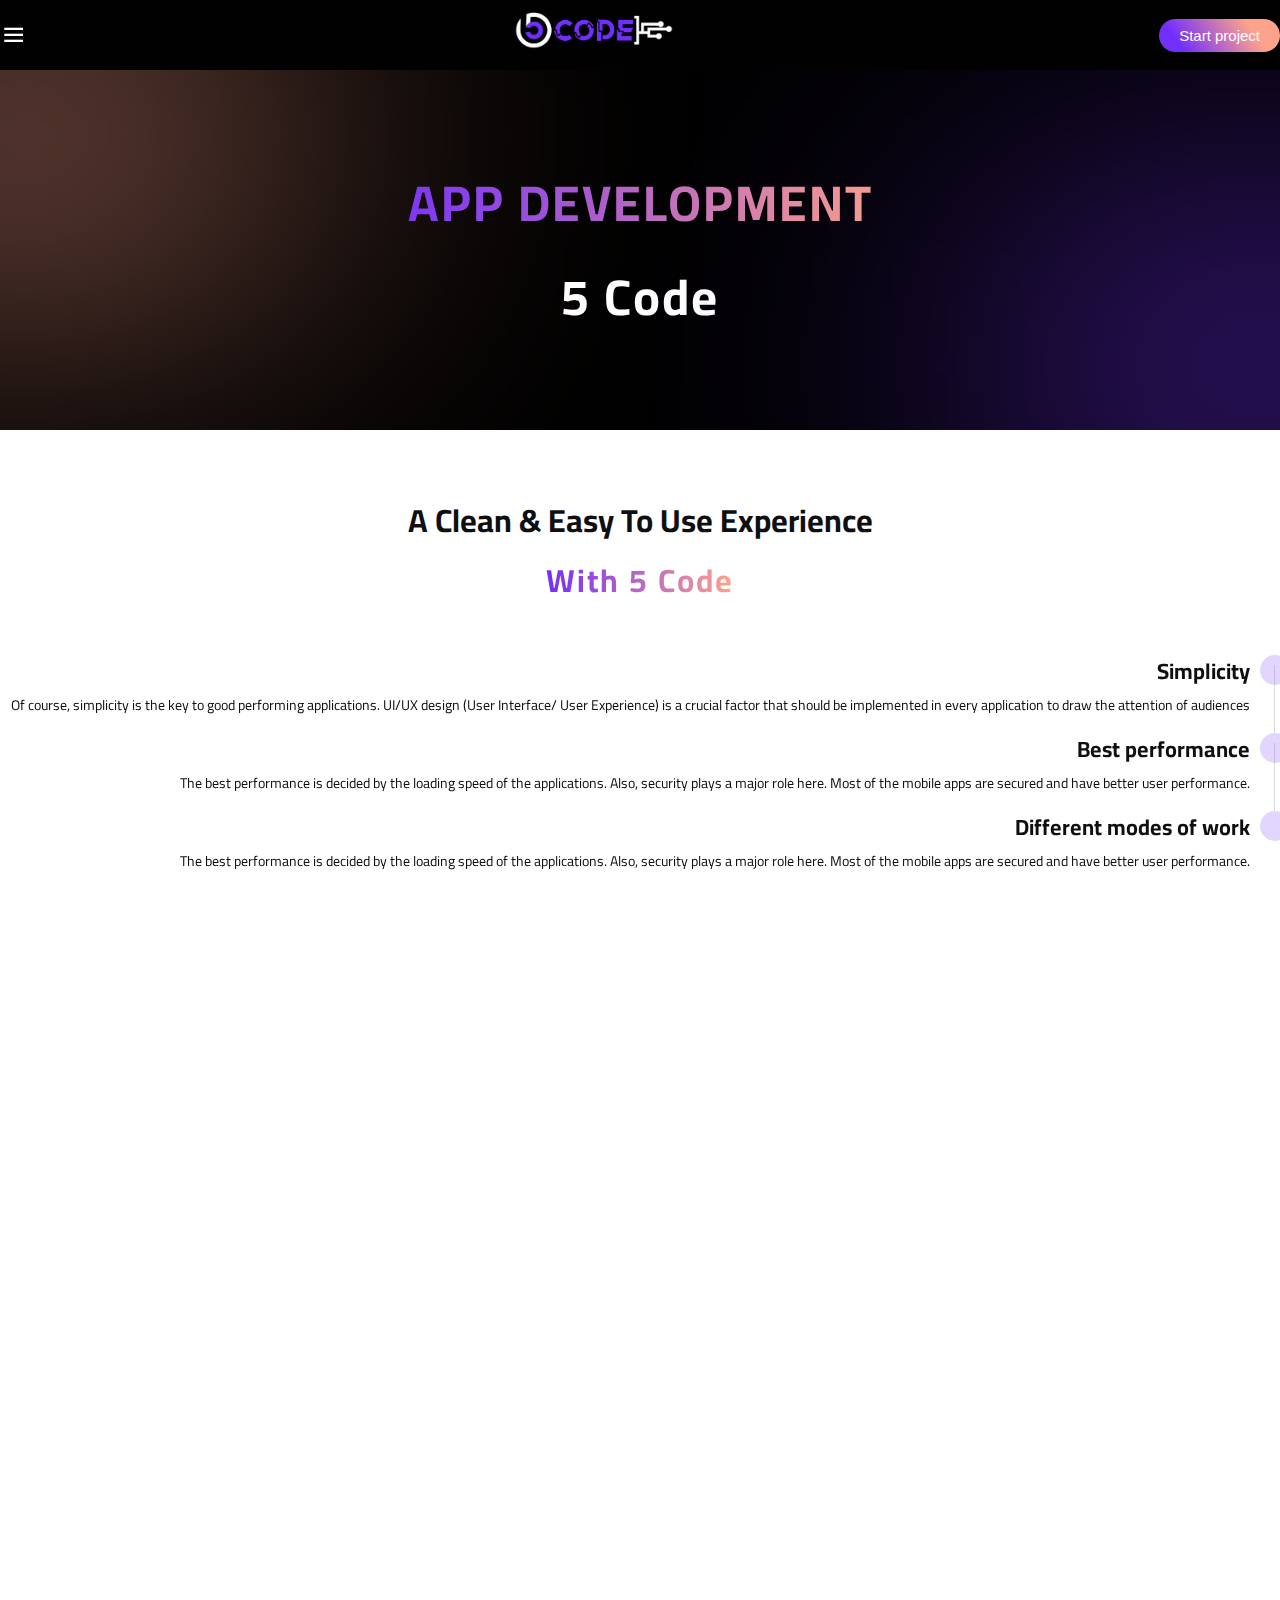
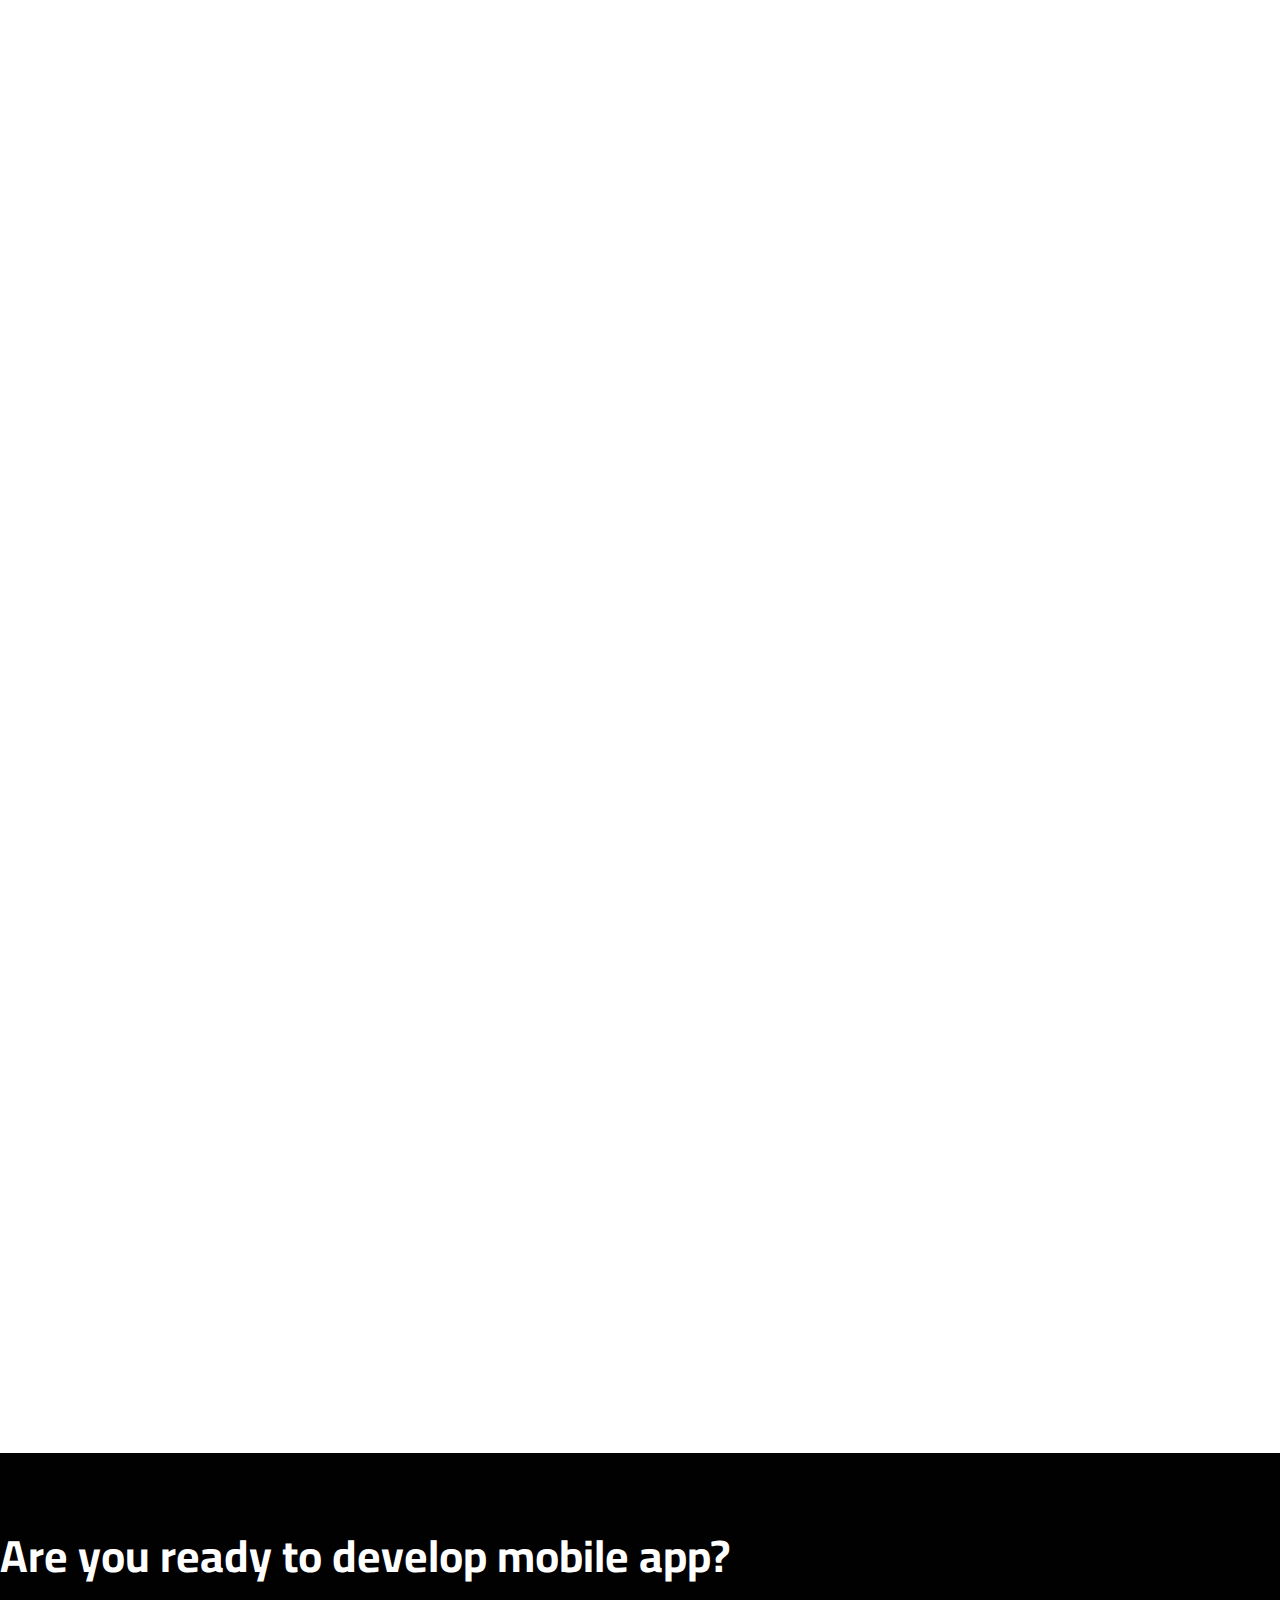
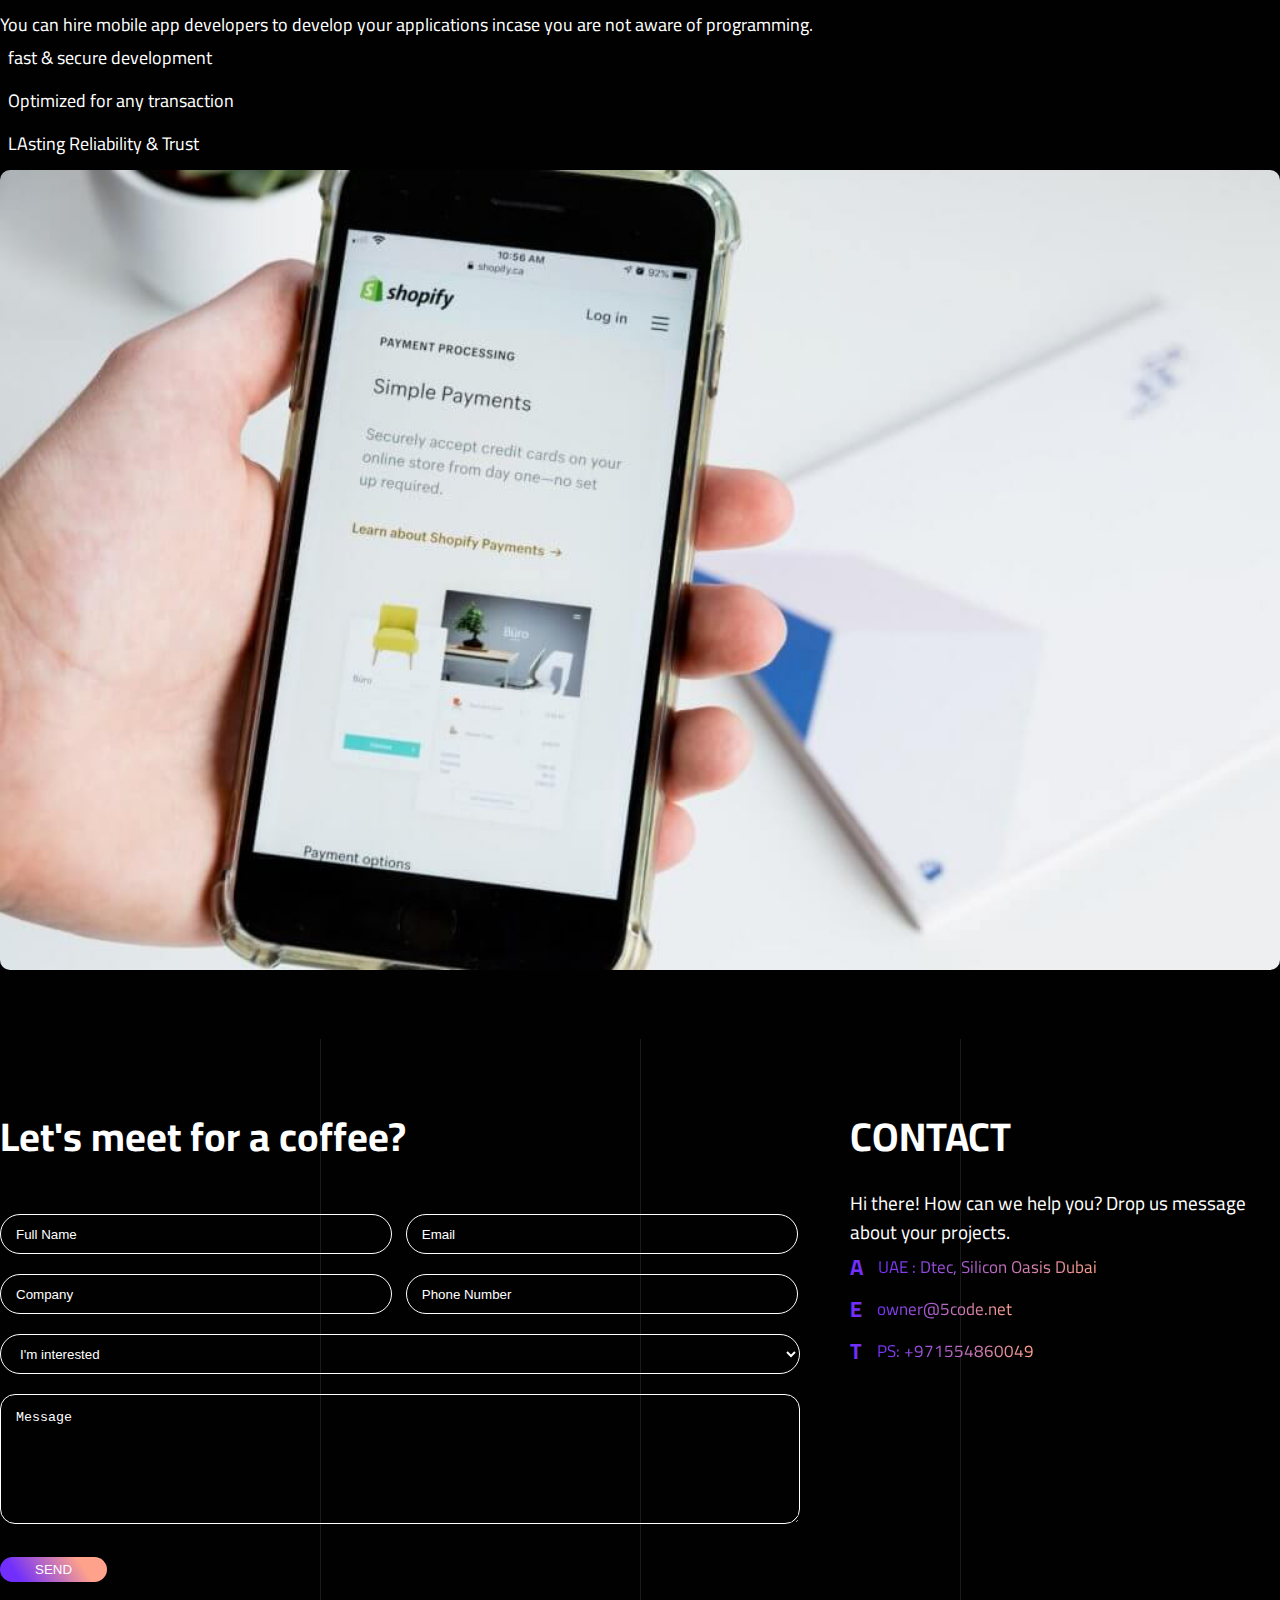
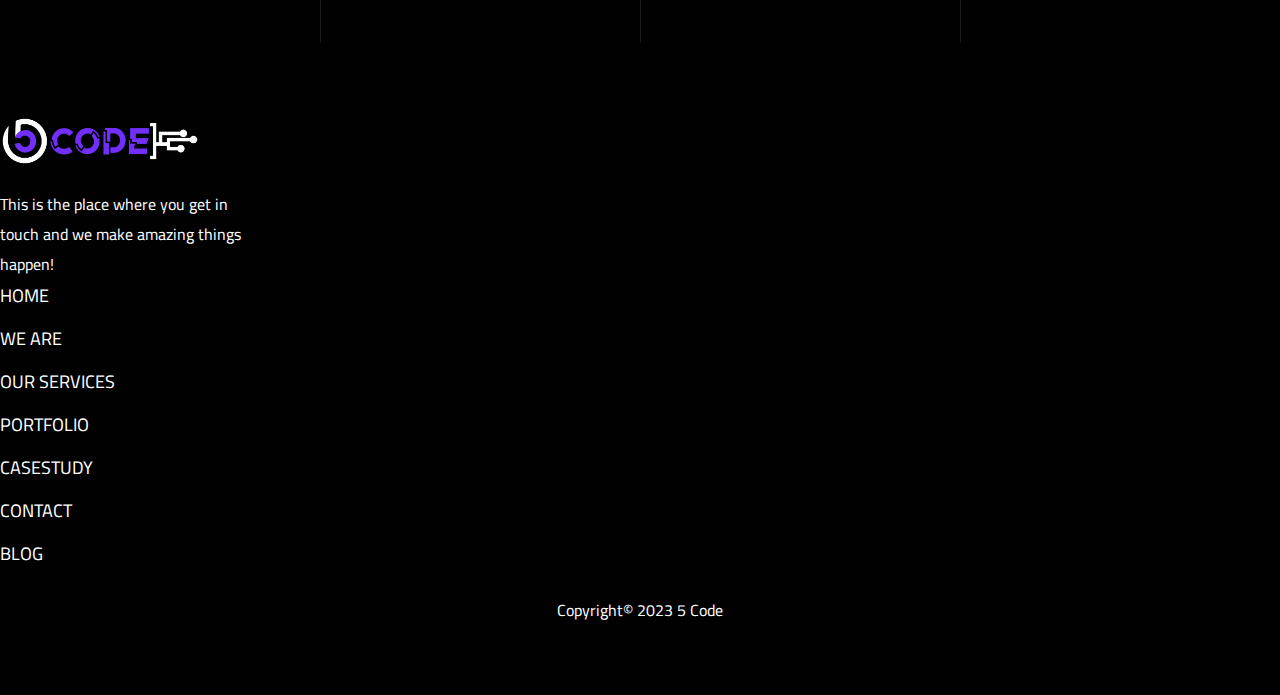
==== app-development.html @ 69be70db "commit" ====
<!DOCTYPE html>
<html lang="en">
  <head>
    <meta charset="UTF-8" />
    <meta http-equiv="X-UA-Compatible" content="IE=edge" />
    <meta name="viewport" content="width=device-width, initial-scale=1.0" />
    <title>5 Code | app development</title>
    <link rel="stylesheet" href="css/style.css" />
    <!-- bootsrap -->
    <link
      href="https://cdn.jsdelivr.net/npm/bootstrap@5.3.0-alpha3/dist/css/bootstrap.min.css"
      rel="stylesheet"
      integrity="sha384-KK94CHFLLe+nY2dmCWGMq91rCGa5gtU4mk92HdvYe+M/SXH301p5ILy+dN9+nJOZ"
      crossorigin="anonymous"
    />
    <script
      src="https://cdn.jsdelivr.net/npm/bootstrap@5.3.0-alpha3/dist/js/bootstrap.bundle.min.js"
      integrity="sha384-ENjdO4Dr2bkBIFxQpeoTz1HIcje39Wm4jDKdf19U8gI4ddQ3GYNS7NTKfAdVQSZe"
      crossorigin="anonymous"
    ></script>
    <!-- boxicon -->
    <link
      href="https://unpkg.com/boxicons@2.1.4/css/boxicons.min.css"
      rel="stylesheet"
    />
    <!-- font-awesome -->
    <link
      rel="stylesheet"
      href="https://cdnjs.cloudflare.com/ajax/libs/font-awesome/6.4.0/css/all.min.css"
      integrity="sha512-iecdLmaskl7CVkqkXNQ/ZH/XLlvWZOJyj7Yy7tcenmpD1ypASozpmT/E0iPtmFIB46ZmdtAc9eNBvH0H/ZpiBw=="
      crossorigin="anonymous"
      referrerpolicy="no-referrer"
    />
    <!-- aos animation -->
    <link href="https://unpkg.com/aos@2.3.1/dist/aos.css" rel="stylesheet" />
  </head>
  <body>

     <!-- start header -->
     <header>
        <div class="container-fluid">
          <div class="header-warpper">
            <div class="icon-container">
              <input type="checkbox" id="active" />
              <label for="active" class="menu-btn"
                ><i class="bx bx-menu bx-tada bx-flip-horizontal"></i
              ></label>
            </div>
  
            <a href="index.html" class="logo">
              <img src="images/logo.png" alt="" />
            </a>
  
            <button class="btn-start">Start project</button>
          </div>
        </div>
      </header>
      <!-- end header -->
  
      <div class="wrapper">
        <div class="content">
            <div class="head">
                <div class="logo">
                    <img src="images/logo.png" alt="">
                </div>
                <div class="container_close">
                    <div class="phone">
                        <i class="fa-solid fa-phone"></i>
                        <span>04 72 10 93 50</span>
                    </div>
                    <div class="btn_close">
                    <i class="bx bx-x bx-spin btn-close-menu"></i>
                </div>
                </div>
            </div>

            <div class="center">
                <ul>
                    <li><a href="index.html">Home</a></li>
                    <li><a href="index.html">We are</a></li>
                    <li><a href="index.html">Services</a></li>
                    <li><a href="portfolio.html">Portfolio</a></li>
                    <li><a href="index.html">Our Process</a></li>
                    <li><a href="index.html">Contact us</a></li>
                    <div>
                        <input type="checkbox" class="checkbox" id="checkbox">
                        <label for="checkbox" class="label">
                        <i class="fas fa-moon"></i>
                        <i class='fas fa-sun'></i>
                        <div class='ball'>
                        </label>
                    </div>
                </ul>

                <div class="text">
                    <div class="box_text">
                        <span class="date">
                            Jeudi 06 Avril 2023
                        </span>
                        <p>Lorem ipsum dolor sit amet consectetur adipisicing elit. Aperiam a vitae expedita atque </p>
                    </div>
                    <div class="box_text">
                        <span class="date">
                            Jeudi 06 Avril 2023
                        </span>
                        <p>Lorem ipsum dolor sit amet consectetur adipisicing elit. Aperiam a vitae expedita atque </p>
                    </div>
                    <div class="social_media">
                        <a href="#">
                            <i class="fa-brands fa-facebook-f"></i>
                        </a>
                        <a href="#">
                            <i class="fa-brands fa-twitter"></i>
                        </a>
                        <a href="#">
                            <i class="fa-brands fa-instagram"></i>
                        </a>
                    </div>
                </div>
            </div>
        </div>
      </div>
  
      <!-- start side-line -->
      <div class="side-line">
        <div class="phone circul">
          <a href="#">
            <img src="images/phone_bkqs8f.webp" alt="" />
          </a>
        </div>
        <div class="whatsapp circul">
          <a href="#">
            <img src="images//whatsapp_ximrzz.webp" alt="" />
          </a>
        </div>
  
        <div class="main-line">
          <span class="line"></span>
          <span class="inline-text">100% IN HOUSE</span>
          <span class="line"></span>
        </div>
      </div>
      <!-- end side-line -->
  
      <!-- start secound-hero -->
      <div class="secound-hero">
        <div class="red-shadow"></div>
        <div class="danger-shadow"></div>
        <div class="text">
          <h1>APP DEVELOPMENT</h1>
          <h2>5 Code</h2>
        </div>
      </div>
      <!-- end secound-hero -->

      <!-- start about app -->
      <div class="about-app">
        <div class="container"> 
            <h1 class="title">A Clean & Easy To Use Experience <br> <span>With 5 Code</span></h1>
            <div class="row line">
                <div class="col-12 col-md-4 left" data-aos="fade-right">
                    <div class="text">
                        <h4>Simplicity</h4>
                        <p>Of course, simplicity is the key to good performing applications. UI/UX design (User Interface/ User Experience) is a crucial factor that should be implemented in every application to draw the attention of audiences</p>
                        <div class="icon">
                            <i class="fa-solid fa-circle"></i>
                        </div>
                    </div>
                    <div class="text">
                        <h4>Best performance</h4>
                        <p>The best performance is decided by the loading speed of the applications. Also, security plays a major role here. Most of the mobile apps are secured and have better user performance.</p>
                        <div class="icon">
                            <i class="fa-solid fa-circle"></i>
                        </div>
                    </div>
                    <div class="text">
                        <h4>Different modes of work</h4>
                        <p>The best performance is decided by the loading speed of the applications. Also, security plays a major role here. Most of the mobile apps are secured and have better user performance.</p>
                        <div class="icon">
                            <i class="fa-solid fa-circle"></i>
                        </div>
                    </div>
                </div>
                <div class="col-12 col-md-4 center" data-aos="zoom-in">
                    <img src="images/MobileApp.png" alt="">
                </div>
                <div class="col-12 col-md-4 right" data-aos="fade-left">
                    <div class="text">
                        <h4>Customisation</h4>
                        <p>When comes to organise the applications, the users may have the choice to design their UI according to their wishes. The mobile app is having more customisation features like a web app. </p>
                        <div class="icon">
                            <i class="fa-solid fa-circle"></i>
                        </div>
                    </div>
                    <div class="text">
                        <h4>Notifications</h4>
                        <p>Another main feature of mobile app development is, it is having Pop up notifications. Any new messages from the app or regarding the app will appear in front and the user can easily  </p>
                        <div class="icon">
                            <i class="fa-solid fa-circle"></i>
                        </div>
                    </div>
                    <div class="text">
                        <h4>Branding</h4>
                        <p>A mobile app is a wide platform for marketing your business easily. Most of the apps are generating ads which result in branding for a particular business. </p>
                        <div class="icon">
                            <i class="fa-solid fa-circle"></i>
                        </div>
                    </div>
                </div>
            </div>
        </div>
      </div>
      <!-- end about app -->

      <!-- start info app -->
      <div class="info-app">
        <div class="container">
            <div class="row line">
                <div class="col-12 col-md-6 left">
                    <h2 class="title">Are you ready to develop mobile app?</h2>
                    <p class="desc">You can hire mobile app developers to develop your applications incase you are not aware of programming. </p>
                    <div class="features">
                        <div class="feature">
                            <i class="fa-regular fa-circle-check"></i>
                            <span>fast & secure development</span>
                        </div>
                        <div class="feature">
                            <i class="fa-regular fa-circle-check"></i>
                            <span>Optimized for any transaction</span>
                        </div>
                        <div class="feature">
                            <i class="fa-regular fa-circle-check"></i>
                            <span>LAsting Reliability & Trust</span>
                        </div>
                    </div>
                </div>
                <div class="col-12 col-md-6  right">
                    <div class="image">
                        <img src="images/Blog-img.jpg" alt="">
                    </div>
                </div>
            </div>
        </div>
      </div>
       <!-- end info app -->

      <!-- start contact-us -->
    <div class="contact-us">
        <div class="container">
          <div class="content">
            <div class="left">
              <h1 class="title-left">Let's meet for a coffee?</h1>
              <form action="">
                <input type="text" placeholder="Full Name" />
                <input type="email" placeholder="Email" />
                <input type="text" placeholder="Company" />
                <input type="number" placeholder="Phone Number" />
                <select name="" id="">
                  <option value="">I'm interested</option>
                  <option value="">Website Design & Development</option>
                  <option value="">Mobile Application</option>
                  <option value="">Social Media</option>
                  <option value="">UX / UI Design</option>
                  <option value="">Dedicated Resource</option>
                  <option value="">Other</option>
                </select>
                <textarea name="" placeholder="Message"></textarea>
                <button class="btn-form">SEND</button>
              </form>
            </div>
  
            <div class="right">
              <h2 class="title-right">CONTACT</h2>
              <p class="desc">
                Hi there! How can we help you? Drop us message about your
                projects.
              </p>
              <div class="info">
                <li>
                  <span>A</span>
                  <p>UAE : Dtec, Silicon Oasis Dubai</p>
                </li>
                <li>
                  <span>E</span>
                  <p>owner@5code.net</p>
                </li>
                <li>
                  <span>T</span>
                  <p>PS: +971554860049</p>
                </li>
              </div>
              <div class="social-media">
                <a href="#">
                  <i class="fa-brands fa-facebook-f"></i>
                </a>
                <a href="#">
                  <i class="fa-brands fa-twitter"></i>
                </a>
                <a href="#">
                  <i class="fa-brands fa-instagram"></i>
                </a>
              </div>
            </div>
          </div>
        </div>
  
        <div class="lines">
          <div class="line"></div>
          <div class="line"></div>
          <div class="line"></div>
        </div>
      </div>
      <!-- end contact-us -->
  
      <!-- start footer -->
      <footer>
        <div class="container">
          <div class="row line">
            <div class="col-12 col-md-5">
              <img src="images/logo.png" alt="" />
              <p>
                This is the place where you get in <br />touch and we make amazing
                things <br />happen!
              </p>
            </div>
            <div class="col-12 col-md-3">
              <div class="links">
                <ul>
                  <li><a href="#home">HOME</a></li>
                  <li><a href="#we-are">WE ARE</a></li>
                  <li><a href="#our-sevices">OUR SERVICES</a></li>
                  <li><a href="#portfilio">PORTFOLIO</a></li>
                  <li>
                    <a href="https://dubaiappstudio.ae/case-study">CASESTUDY</a>
                  </li>
                  <li><a href="#contact-us">CONTACT</a></li>
                  <li>
                    <a class="close" href="https://dubaiappstudio.ae/blog"
                      >BLOG</a
                    >
                  </li>
                </ul>
              </div>
            </div>
            <div class="col-12 col-md-4">
              <div class="right">
                <div class="social-media">
                  <a href="#">
                    <i class="fa-brands fa-facebook-f"></i>
                  </a>
                  <a href="#">
                    <i class="fa-brands fa-twitter"></i>
                  </a>
                  <a href="#">
                    <i class="fa-brands fa-instagram"></i>
                  </a>
                </div>
                <div class="copy-">Copyright© 2023 5 Code</div>
              </div>
            </div>
          </div>
        </div>
      </footer>
      <!-- end footer -->

    <!-- aos animation -->
    <script src="https://unpkg.com/aos@2.3.1/dist/aos.js"></script>
    <script src="js/main.js"></script>

    <script>
      AOS.init();
    </script>
  </body>
</html>
---- css/style.css ----
@import url("https://fonts.googleapis.com/css2?family=Cairo:wght@300;400;500;600;700&display=swap");
* {
  margin: 0;
  padding: 0;
  -webkit-box-sizing: border-box;
          box-sizing: border-box;
}

html {
  overflow-x: hidden;
}

body {
  --dark-bg: #010101;
  --secound-dark-bg: #0f0f11;
  --three-dark-bg: transparent;
  --color-text: white;
  --border-color: white;
  --bg-box-digital: linear-gradient(
    135deg,
    hsla(0deg, 0%, 9%, 0) 0%,
    hsla(0deg, 0%, 9%, 0.65) 65%,
    #722ffb 100%
  );
  scroll-behavior: smooth;
  font-family: "Cairo", sans-serif !important;
  color: white !important;
  background-color: var(--dark-bg) !important;
  overflow-x: hidden;
  color: var(--color-text);
}

body.light {
  --dark-bg: #fafafa;
  --color-text: #0f0f11;
  --three-dark-bg: #d7d9e5;
  --secound-dark-bg: #e4e5f1;
  --border-color: rgb(95 95 95);
  --bg-box-digital: linear-gradient(
    135deg,
    hsla(0deg, 0%, 9%, 0) 0%,
    hsl(0deg 0% 100% / 65%) 65%,
    #722ffb 100%
  );
}

::-webkit-scrollbar {
  width: 8px;
}

::-webkit-scrollbar-track {
  background-color: transparent;
  border-radius: 10px;
}

::-webkit-scrollbar-thumb {
  border-radius: 10px;
  background-color: #c2c2c2;
  width: 8px;
}

a {
  text-decoration: none !important;
  color: inherit !important;
}

ul {
  list-style: none !important;
}

p {
  margin-bottom: 0;
}

.side-line {
  width: 4em;
  position: fixed;
  z-index: 9999;
  left: 0.5vw;
  bottom: 110vh;
  -webkit-transition: bottom 0.1s ease;
  transition: bottom 0.1s ease;
  -webkit-animation: line-with-circul 5s ease forwards;
          animation: line-with-circul 5s ease forwards;
}
.side-line .circul {
  position: absolute;
  z-index: 4;
  width: 100%;
  left: 0;
  bottom: 1em;
  cursor: pointer;
  -webkit-animation: phone-line 2s ease;
          animation: phone-line 2s ease;
}
.side-line .circul.phone {
  bottom: 5.5em;
  -webkit-animation: whatsapp-line 2s ease;
          animation: whatsapp-line 2s ease;
}
.side-line .circul a {
  display: block;
  height: 60px;
  width: 60px;
  position: relative;
}
.side-line .circul a img {
  width: 100%;
  height: 100%;
}
.side-line .main-line {
  display: -webkit-box;
  display: -ms-flexbox;
  display: flex;
  -webkit-box-pack: space-evenly;
      -ms-flex-pack: space-evenly;
          justify-content: space-evenly;
  z-index: 2;
  width: 110vh;
  height: auto;
  position: relative;
  bottom: 6vh;
  left: 50%;
  -webkit-transform-origin: center left;
          transform-origin: center left;
  -webkit-transform: rotate(-90deg);
          transform: rotate(-90deg);
}
.side-line .main-line .line {
  -webkit-box-flex: 1;
      -ms-flex: 1 0;
          flex: 1 0;
  height: 0.1rem;
  background-color: #777;
  margin: auto 0.5rem auto 0rem;
}
.side-line .main-line .inline-text {
  letter-spacing: 0.5rem;
  z-index: 2;
  color: #fff;
  font-family: "Metropolis-Light";
  text-shadow: 1px 0 0 #000, 0 -1px 0 #000, 0 1px 0 #000, -1px 0 0 #000;
}

@-webkit-keyframes line-with-circul {
  100% {
    -webkit-transform: translateY(111vh);
            transform: translateY(111vh);
  }
}

@keyframes line-with-circul {
  100% {
    -webkit-transform: translateY(111vh);
            transform: translateY(111vh);
  }
}
@-webkit-keyframes pulse {
  0% {
    height: 60px;
    width: 60px;
  }
  100% {
    height: 80px;
    width: 80px;
  }
}
@keyframes pulse {
  0% {
    height: 60px;
    width: 60px;
  }
  100% {
    height: 80px;
    width: 80px;
  }
}
header {
  background-color: var(--dark-bg);
  padding: 8px 0;
  position: relative;
  z-index: 99999;
}
header .header-warpper {
  display: -webkit-box;
  display: -ms-flexbox;
  display: flex;
  -webkit-box-align: center;
      -ms-flex-align: center;
          align-items: center;
  -webkit-box-pack: justify;
      -ms-flex-pack: justify;
          justify-content: space-between;
}
header .header-warpper .icon-container .menu-btn {
  display: -webkit-box;
  display: -ms-flexbox;
  display: flex;
  -webkit-box-align: center;
      -ms-flex-align: center;
          align-items: center;
  -webkit-box-pack: center;
      -ms-flex-pack: center;
          justify-content: center;
  border-radius: 50%;
  font-size: 20px;
  color: var(--color-text);
  cursor: pointer;
  -webkit-transition: all 0.3s ease-in-out;
  transition: all 0.3s ease-in-out;
}
header .header-warpper .icon-container .menu-btn i {
  font-size: 28px;
  color: var(--color-text);
}
header .header-warpper .icon-container #active:checked ~ .menu-btn {
  color: #fff;
}
header .header-warpper .logo img {
  width: 160px;
}
header .header-warpper .btn-start {
  border: none;
  background: linear-gradient(55.38deg, #722ffb 17.6%, #ffa28b 75.36%);
  color: white;
  font-weight: 500;
  padding: 8px 20px;
  font-size: 15px;
  border-radius: 50px;
}

@media (max-width: 550px) {
  header .header-warpper .icon-container .menu-btn {
    width: 35px;
    height: 35px;
  }
  header .header-warpper .logo img {
    width: 110px;
  }
  header .header-warpper .btn-start {
    padding: 5px 8px;
    font-size: 11px;
  }
}
.wrapper {
  position: fixed;
  top: 0;
  left: 0;
  height: 100%;
  width: 100%;
  z-index: 99999;
  -webkit-clip-path: circle(25px at calc(-100% - 45px) 45px);
          clip-path: circle(25px at calc(-100% - 45px) 45px);
  -webkit-transition: all 0.3s ease-in-out;
  transition: all 0.3s ease-in-out;
  color: #000;
}

.wrapper.active {
  -webkit-clip-path: circle(75%);
          clip-path: circle(75%);
}

.wrapper .content {
  width: 100%;
  height: 100%;
  position: relative;
  background-color: #000;
  padding: 50px;
}
.wrapper .content::before {
  content: "";
  position: absolute;
  top: 0;
  right: 0;
  height: 100%;
  width: 50%;
  background-color: #722ffb;
}
.wrapper .content .head {
  display: -webkit-box;
  display: -ms-flexbox;
  display: flex;
  -webkit-box-align: center;
      -ms-flex-align: center;
          align-items: center;
  -webkit-box-pack: justify;
      -ms-flex-pack: justify;
          justify-content: space-between;
}
.wrapper .content .head .logo img {
  width: 170px;
}
.wrapper .content .head .container_close {
  display: -webkit-box;
  display: -ms-flexbox;
  display: flex;
  -webkit-box-align: center;
      -ms-flex-align: center;
          align-items: center;
  gap: 30px;
}
.wrapper .content .head .container_close .phone {
  position: relative;
}
.wrapper .content .head .container_close .phone i {
  color: #111;
  font-size: 20px;
  margin-right: 8px;
}
.wrapper .content .head .container_close .phone span {
  color: white;
  font-weight: 600;
  font-size: 20px;
}
.wrapper .content .head .container_close .btn_close {
  position: relative;
  border: 1px solid white;
  width: 60px;
  height: 60px;
  display: -webkit-box;
  display: -ms-flexbox;
  display: flex;
  -webkit-box-align: center;
      -ms-flex-align: center;
          align-items: center;
  -webkit-box-pack: center;
      -ms-flex-pack: center;
          justify-content: center;
  border-radius: 50%;
}
.wrapper .content .head .container_close .btn_close i {
  font-size: 35px;
  cursor: pointer;
  color: white;
}
.wrapper .content .center {
  display: -webkit-box;
  display: -ms-flexbox;
  display: flex;
  -webkit-box-align: center;
      -ms-flex-align: center;
          align-items: center;
  -webkit-box-pack: justify;
      -ms-flex-pack: justify;
          justify-content: space-between;
  padding: 40px 70px;
  height: 80vh;
}
.wrapper .content .center ul {
  color: white;
  padding-left: 0;
}
.wrapper .content .center ul li a {
  font-size: 40px;
  font-weight: 700;
  color: white;
  letter-spacing: 2px;
  text-transform: uppercase;
  -webkit-transition: all 0.3s ease;
  transition: all 0.3s ease;
}
.wrapper .content .center ul li a:hover {
  color: #722ffb;
}
.wrapper .content .center ul li:not(:last-child) {
  margin-bottom: 10px;
}
.wrapper .content .center .text {
  position: relative;
}
.wrapper .content .center .text .box_text {
  margin-bottom: 30px;
}
.wrapper .content .center .text .box_text .date {
  color: gray;
  font-weight: 600;
}
.wrapper .content .center .text .box_text p {
  font-size: 20px;
  font-weight: 700;
  color: white;
  max-width: 500px;
}
.wrapper .content .center .text .social_media {
  display: -webkit-box;
  display: -ms-flexbox;
  display: flex;
  -webkit-box-align: center;
      -ms-flex-align: center;
          align-items: center;
  gap: 15px;
}
.wrapper .content .center .text .social_media a i {
  font-size: 22px;
}

@media (max-width: 768px) {
  .wrapper .content .center {
    position: relative;
    -webkit-box-pack: center;
        -ms-flex-pack: center;
            justify-content: center;
  }
  .wrapper .content .center ul {
    text-align: center;
  }
  .wrapper .content .center .text {
    display: none;
  }
}
@media (max-width: 600px) {
  .wrapper .content {
    padding: 25px;
  }
  .wrapper .content .head .logo img {
    width: 100px;
  }
  .wrapper .content .head .container_close .phone {
    display: none;
  }
  .wrapper .content .head .container_close .phone i {
    font-size: 16px;
    margin-right: 5px;
  }
  .wrapper .content .head .container_close .phone span {
    font-size: 15px;
  }
  .wrapper .content .head .container_close .btn_close {
    width: 40px;
    height: 40px;
  }
  .wrapper .content .head .container_close .btn_close i {
    font-size: 25px;
  }
  .wrapper .content .center {
    padding: 20px;
    height: 70vh;
  }
  .wrapper .content .center ul li a {
    font-size: 25px;
  }
}
input[type=checkbox] {
  display: none;
}

.checkbox {
  opacity: 0;
  position: absolute;
}

.label {
  width: 50px;
  height: 26px;
  background-color: white;
  display: -webkit-box;
  display: -ms-flexbox;
  display: flex;
  border-radius: 50px;
  -webkit-box-align: center;
      -ms-flex-align: center;
          align-items: center;
  -webkit-box-pack: justify;
      -ms-flex-pack: justify;
          justify-content: space-between;
  padding: 5px;
  position: relative;
  -webkit-transform: scale(1.5);
          transform: scale(1.5);
  margin-top: 20px;
  margin-left: 20px;
}

.ball {
  width: 20px;
  height: 20px;
  background-color: black;
  position: absolute;
  top: 3px;
  left: 2px;
  border-radius: 50%;
  -webkit-transition: -webkit-transform 0.2s linear;
  transition: -webkit-transform 0.2s linear;
  transition: transform 0.2s linear;
  transition: transform 0.2s linear, -webkit-transform 0.2s linear;
}

/*  target the elemenent after the label*/
.checkbox:checked + .label .ball {
  -webkit-transform: translateX(24px);
          transform: translateX(24px);
}

.fa-moon {
  color: pink;
}

.fa-sun {
  color: yellow;
}

@media (max-width: 768px) {
  .wrapper ul li {
    margin: 5px 0;
  }
  .wrapper ul li a {
    font-size: 22px;
  }
}
@media (max-width: 768px) {
  .label {
    margin: auto;
    height: 20px;
    width: 45px;
  }
  .label i {
    font-size: 13px;
  }
  .label .ball {
    height: 15px;
    width: 15px;
  }
}
@-webkit-keyframes rotate {
  0% {
    -webkit-filter: hue-rotate(0deg);
            filter: hue-rotate(0deg);
  }
  100% {
    -webkit-filter: hue-rotate(360deg);
            filter: hue-rotate(360deg);
  }
}
@keyframes rotate {
  0% {
    -webkit-filter: hue-rotate(0deg);
            filter: hue-rotate(0deg);
  }
  100% {
    -webkit-filter: hue-rotate(360deg);
            filter: hue-rotate(360deg);
  }
}
.services {
  overflow: hidden;
  color: var(--color-text);
}
.services .text .title {
  font-size: 45px;
  font-weight: 700;
  position: relative;
}
.services .text .title img {
  position: absolute;
  top: -10px;
  left: 10px;
  width: 70px;
}
.services .text .title span {
  background-image: -webkit-gradient(linear, left top, right top, from(#722ffb), to(#ffa28b));
  background-image: linear-gradient(to right, #722ffb, #ffa28b);
  -webkit-background-clip: text;
  -webkit-text-fill-color: transparent;
}
.services .text .boxs {
  margin-top: 50px;
  display: -ms-grid;
  display: grid;
  -ms-grid-columns: 50% 15px 50%;
  grid-template-columns: 50% 50%;
  gap: 15px;
}
.services .text .boxs .box {
  display: -webkit-box;
  display: -ms-flexbox;
  display: flex;
  -webkit-box-align: center;
      -ms-flex-align: center;
          align-items: center;
  gap: 15px;
  background-color: var(--secound-dark-bg);
  padding: 20px;
  border-radius: 10px;
  position: relative;
  z-index: 3;
  overflow: hidden;
}
.services .text .boxs .box::before {
  position: absolute;
  left: 0;
  top: 0;
  height: 100%;
  background: -webkit-gradient(linear, right top, left top, from(#722ffb), to(#ffa28b));
  background: linear-gradient(to left, #722ffb, #ffa28b);
  width: 0;
  content: "";
  -webkit-transition: all 300ms ease;
  transition: all 300ms ease;
  z-index: -1;
}
.services .text .boxs .box:hover {
  background-color: transparent;
}
.services .text .boxs .box:hover::before {
  width: 100%;
}
.services .text .boxs .box img {
  width: 65px;
}
.services .text .boxs .box .info h4 {
  font-size: 22px;
  font-weight: 700;
}
.services .text .boxs .box .info p {
  font-size: 15px;
}

@media (max-width: 768px) {
  .services {
    padding-top: 30px;
  }
  .services .text {
    text-align: center;
  }
  .services .text .title {
    font-size: 22px;
  }
  .services .text .boxs {
    margin-top: 30px;
    -ms-grid-columns: 100%;
    grid-template-columns: 100%;
  }
  .services .text .boxs .box {
    -webkit-box-orient: vertical;
    -webkit-box-direction: normal;
        -ms-flex-direction: column;
            flex-direction: column;
    padding: 15px;
    gap: 8px;
  }
  .services .text .boxs .box img {
    width: 50px;
  }
  .services .text .boxs .box .info h4 {
    font-size: 20px;
    margin-bottom: 0;
  }
  .services .text .boxs .box .info p {
    margin-bottom: 0;
  }
}
.holderCircle {
  width: 500px;
  height: 500px;
  border-radius: 100%;
  margin: 60px auto;
  position: relative;
}

.dotCircle {
  width: 100%;
  height: 100%;
  position: absolute;
  margin: auto;
  top: 0;
  left: 0;
  right: 0;
  bottom: 0;
  border-radius: 100%;
  z-index: 20;
}

.dotCircle .itemDot {
  display: block;
  width: 70px;
  height: 70px;
  position: absolute;
  background: #ffffff;
  color: #7d4ac7;
  border-radius: 15px;
  text-align: center;
  font-size: 30px;
  z-index: 3;
  cursor: pointer;
  border: 2px solid #e6e6e6;
  display: -webkit-box;
  display: -ms-flexbox;
  display: flex;
  -webkit-box-align: center;
      -ms-flex-align: center;
          align-items: center;
  -webkit-box-pack: center;
      -ms-flex-pack: center;
          justify-content: center;
}

.dotCircle .itemDot i {
  font-size: 29px;
}

.dotCircle .itemDot .forActive {
  width: 56px;
  height: 56px;
  position: absolute;
  top: 0;
  left: 0;
  right: 0;
  bottom: 0;
  display: none;
}

.dotCircle .itemDot .forActive::after {
  content: "";
  width: 5px;
  height: 5px;
  border: 3px solid #7d4ac7;
  bottom: -31px;
  left: -14px;
  -webkit-filter: blur(1px);
          filter: blur(1px);
  position: absolute;
  border-radius: 100%;
}

.dotCircle .itemDot .forActive::before {
  content: "";
  width: 6px;
  height: 6px;
  -webkit-filter: blur(5px);
          filter: blur(5px);
  top: -15px;
  position: absolute;
  -webkit-transform: rotate(-45deg);
          transform: rotate(-45deg);
  border: 6px solid #a733bb;
  right: -39px;
}

.dotCircle .itemDot.active .forActive {
  display: block;
}

.round {
  position: absolute;
  left: 40px;
  top: 45px;
  width: 410px;
  height: 410px;
  border: 2px dotted #722ffb;
  border-radius: 100%;
  -webkit-animation: rotation 100s infinite linear;
}

.dotCircle .itemDot:hover,
.dotCircle .itemDot.active {
  color: #ffffff;
  -webkit-transition: 0.5s;
  transition: 0.5s;
  /* Permalink - use to edit and share this gradient: http://colorzilla.com/gradient-editor/#7d4ac7+0,a733bb+100 */
  background: #722ffb;
  /* Old browsers */
  /* FF3.6-15 */
  /* Chrome10-25,Safari5.1-6 */
  background: -webkit-gradient(linear, left top, right top, from(#7d4ac7), to(#722ffb));
  background: linear-gradient(to right, #7d4ac7 0%, #722ffb 100%);
  /* W3C, IE10+, FF16+, Chrome26+, Opera12+, Safari7+ */
  filter: progid:DXImageTransform.Microsoft.gradient(startColorstr="#7d4ac7", endColorstr="#a733bb", GradientType=1);
  /* IE6-9 */
  border: 2px solid #ffffff;
  -webkit-box-shadow: 0 30px 30px 0 rgba(0, 0, 0, 0.13);
  box-shadow: 0 30px 30px 0 rgba(0, 0, 0, 0.13);
}

.dotCircle .itemDot {
  font-size: 40px;
}

.contentCircle {
  width: 250px;
  border-radius: 100%;
  color: #222222;
  position: relative;
  top: 150px;
  left: 50%;
  -webkit-transform: translate(-50%, -50%);
          transform: translate(-50%, -50%);
}

.contentCircle .CirItem {
  border-radius: 100%;
  color: #222222;
  position: absolute;
  text-align: center;
  bottom: 0;
  left: 0;
  opacity: 0;
  -webkit-transform: scale(0);
          transform: scale(0);
  -webkit-transition: 0.5s;
  transition: 0.5s;
  font-size: 15px;
  width: 100%;
  height: 100%;
  top: -25px;
  right: 0;
  margin: auto;
  line-height: 250px;
}

.CirItem.active {
  z-index: 1;
  opacity: 1;
  -webkit-transform: scale(1);
          transform: scale(1);
  -webkit-transition: 0.5s;
  transition: 0.5s;
}

.contentCircle .CirItem i {
  font-size: 180px;
  position: absolute;
  top: 0;
  left: 50%;
  margin-left: -90px;
  color: #000000;
  opacity: 0.1;
}

.contentCircle .CirItem .title span {
  color: #722ffb;
  font-size: 24px;
  letter-spacing: -1px;
}

.contentCircle .CirItem p {
  font-size: 16px;
  line-height: 1.5;
  color: var(--color-text) !important;
}

@media (max-width: 500px) {
  .dotCircle {
    display: none;
  }
  .holderCircle {
    width: 300px;
    height: 300px;
  }
  .round {
    left: 50%;
    top: 50%;
    -webkit-transform: translate(-50%, -50%);
            transform: translate(-50%, -50%);
    width: 100%;
    height: 100%;
  }
  .contentCircle {
    top: 20%;
  }
}
footer {
  padding: 70px 0;
  background-color: #010101;
}
footer .line img {
  width: 200px;
  margin-bottom: 10px;
}
footer .line .links {
  position: relative;
}
footer .line .links::before {
  content: "";
  position: absolute;
  left: -30px;
  top: 50%;
  -webkit-transform: translateY(-50%);
          transform: translateY(-50%);
  width: 1px;
  height: 60%;
  background-color: white;
}
footer .line .links ul {
  padding-left: 0;
}
footer .line .links ul li {
  margin-bottom: 10px;
}
footer .line .links ul li a {
  font-size: 18px;
}
footer .line .right {
  width: 100%;
  height: 100%;
  display: -webkit-box;
  display: -ms-flexbox;
  display: flex;
  -webkit-box-align: center;
      -ms-flex-align: center;
          align-items: center;
  -webkit-box-pack: center;
      -ms-flex-pack: center;
          justify-content: center;
  -webkit-box-orient: vertical;
  -webkit-box-direction: normal;
      -ms-flex-direction: column;
          flex-direction: column;
}
footer .line .right .social-media {
  display: -webkit-box;
  display: -ms-flexbox;
  display: flex;
  -webkit-box-align: center;
      -ms-flex-align: center;
          align-items: center;
  gap: 20px;
  margin-bottom: 15px;
}
footer .line .right .social-media a i {
  font-size: 25px;
  background-image: -webkit-gradient(linear, left top, right top, from(#722ffb), to(#ffa28b));
  background-image: linear-gradient(to right, #722ffb, #ffa28b);
  -webkit-background-clip: text;
  -webkit-text-fill-color: transparent;
}

@media (max-width: 600px) {
  footer {
    padding: 30px 0;
    text-align: center;
  }
  footer .line img {
    width: 140px;
    margin-bottom: 5px;
  }
  footer .line p {
    font-size: 13px;
  }
}
.main-footer {
  padding: 80px 0 10px;
  background: url("../images/footer-bg.jpeg");
  background-repeat: no-repeat;
  background-size: cover;
  position: relative;
  overflow: hidden;
}
.main-footer::before {
  content: "";
  position: absolute;
  top: 0;
  left: 0;
  width: 100%;
  height: 100%;
  background-color: rgba(1, 1, 1, 0.42);
}
.main-footer .red-shadow {
  position: absolute;
  z-index: 7;
  bottom: -5%;
  right: -11%;
  padding: 10% 22%;
  background: linear-gradient(29deg, #722ffb 24%, #ffa28b 75%);
  -webkit-filter: blur(12em);
  filter: blur(12em);
}
.main-footer .address-container {
  display: -webkit-box;
  display: -ms-flexbox;
  display: flex;
  -webkit-box-pack: justify;
      -ms-flex-pack: justify;
          justify-content: space-between;
  position: relative;
  z-index: 5;
}
.main-footer .address-container .address .title {
  font-size: 35px;
  font-weight: 700;
}
.main-footer .address-container .address p {
  font-size: 18xp;
}
.main-footer .address-container .address a {
  background-image: -webkit-gradient(linear, left top, right top, from(#722ffb), to(#ffa28b));
  background-image: linear-gradient(to right, #722ffb, #ffa28b);
  -webkit-background-clip: text;
  -webkit-text-fill-color: transparent;
  font-size: 18px;
  text-decoration: underline;
}
.main-footer .footer-center {
  padding: 70px 0;
  text-align: center;
  position: relative;
  z-index: 5;
}
.main-footer .footer-center img {
  width: 250px;
}
.main-footer .footer-center p {
  font-size: 20px;
  max-width: 500px;
  margin: 10px auto 0;
}
.main-footer .bottom-footer {
  display: -webkit-box;
  display: -ms-flexbox;
  display: flex;
  -webkit-box-align: center;
      -ms-flex-align: center;
          align-items: center;
  -webkit-box-pack: justify;
      -ms-flex-pack: justify;
          justify-content: space-between;
  position: relative;
  z-index: 5;
  padding: 10px;
  border-top: 1px solid #bdbdbd;
}
.main-footer .bottom-footer .copy-right {
  display: -webkit-box;
  display: -ms-flexbox;
  display: flex;
  -webkit-box-align: center;
      -ms-flex-align: center;
          align-items: center;
  gap: 20px;
}
.main-footer .bottom-footer .copy-right p {
  font-size: 15px;
  margin-bottom: 0;
}
.main-footer .bottom-footer .social-media {
  display: -webkit-box;
  display: -ms-flexbox;
  display: flex;
  -webkit-box-align: center;
      -ms-flex-align: center;
          align-items: center;
  gap: 20px;
  margin-top: 30px;
}
.main-footer .bottom-footer .social-media a i {
  font-size: 25px;
  background-image: -webkit-gradient(linear, left top, right top, from(#722ffb), to(#ffa28b));
  background-image: linear-gradient(to right, #722ffb, #ffa28b);
  -webkit-background-clip: text;
  -webkit-text-fill-color: transparent;
}

@media (max-width: 768px) {
  .main-footer {
    padding: 40px 0 10px;
    text-align: center;
  }
  .main-footer .address-container {
    -webkit-box-orient: vertical;
    -webkit-box-direction: normal;
        -ms-flex-direction: column;
            flex-direction: column;
    -webkit-box-pack: center;
        -ms-flex-pack: center;
            justify-content: center;
    gap: 15px;
  }
  .main-footer .address-container .address .title {
    font-size: 22px;
  }
  .main-footer .address-container .address p {
    margin-bottom: 5px;
    font-size: 14px;
  }
  .main-footer .footer-center {
    padding: 30px 0;
  }
  .main-footer .footer-center img {
    width: 150px;
  }
  .main-footer .footer-center p {
    font-size: 15px;
    margin: -2px auto 0;
  }
  .main-footer .bottom-footer {
    -webkit-box-orient: vertical;
    -webkit-box-direction: normal;
        -ms-flex-direction: column;
            flex-direction: column;
    padding: 0;
    gap: 10px;
  }
  .main-footer .bottom-footer .social-media {
    margin-top: 10px;
  }
  .main-footer .bottom-footer .copy-right {
    -webkit-box-orient: vertical;
    -webkit-box-direction: normal;
        -ms-flex-direction: column;
            flex-direction: column;
    gap: 8px;
  }
  .main-footer .bottom-footer .copy-right p {
    font-size: 14px;
    margin-bottom: 0;
  }
}
.our-porjects {
  padding: 90px 0 60px;
  color: var(--color-text);
}
.our-porjects .line {
  display: -webkit-box;
  display: -ms-flexbox;
  display: flex;
  gap: 40px;
}
.our-porjects .line .left,
.our-porjects .line .right {
  width: 50%;
}
.our-porjects .line .left .text {
  margin-bottom: 30px;
}
.our-porjects .line .left .text .subtitle {
  color: #ffa28b;
  font-weight: 500;
  font-size: 18px;
  margin-bottom: 10px;
  display: block;
}
.our-porjects .line .left .text .title {
  font-size: 50px;
  font-weight: 700;
}
.our-porjects .line .box {
  cursor: pointer;
  position: relative;
  overflow: hidden;
  margin-bottom: 30px;
  border: 2px solid var(--secound-dark-bg);
  border-radius: 10px;
  display: block;
}
.our-porjects .line .box:hover .image img {
  -webkit-transform: scale(1.1);
          transform: scale(1.1);
}
.our-porjects .line .box:hover .text-box .title-box {
  color: #722ffb;
  -webkit-transform: translateX(10px);
          transform: translateX(10px);
}
.our-porjects .line .box:hover .arrow-div {
  bottom: 0;
  right: 0;
}
.our-porjects .line .box .image {
  overflow: hidden;
}
.our-porjects .line .box .image img {
  width: 100%;
  -webkit-transition: all 0.2s;
  transition: all 0.2s;
  height: 330px;
  -o-object-fit: cover;
     object-fit: cover;
}
.our-porjects .line .box .text-box {
  padding: 40px;
  background-color: var(--secound-dark-bg);
}
.our-porjects .line .box .text-box .title-box {
  font-weight: 700;
  margin-bottom: 15px;
  -webkit-transition: all 0.2s;
  transition: all 0.2s;
}
.our-porjects .line .box .text-box .desc-box {
  font-size: 17px;
  line-height: 1.5;
  margin-bottom: 0;
}
.our-porjects .line .box .arrow-div {
  position: absolute;
  bottom: -55px;
  right: -55px;
  background-color: #722ffb;
  width: 50px;
  height: 50px;
  display: -webkit-box;
  display: -ms-flexbox;
  display: flex;
  -webkit-box-align: center;
      -ms-flex-align: center;
          align-items: center;
  -webkit-box-pack: center;
      -ms-flex-pack: center;
          justify-content: center;
  -webkit-transition: all 0.3s;
  transition: all 0.3s;
  border-radius: 10px;
}
.our-porjects .line .box .arrow-div i {
  -webkit-transform: rotate(-45deg);
          transform: rotate(-45deg);
  font-size: 20px;
}
.our-porjects .line .btn-view {
  display: inline-block;
  padding: 20px 30px;
  border: 2px solid #722ffb;
  color: white;
  font-weight: 600;
  font-size: 18px;
  margin-top: 40px;
}

@media (max-width: 768px) {
  .our-porjects {
    padding: 60px 0 30px;
  }
  .our-porjects .line {
    -webkit-box-orient: vertical;
    -webkit-box-direction: normal;
        -ms-flex-direction: column;
            flex-direction: column;
    text-align: center;
    gap: 0;
  }
  .our-porjects .line .left,
.our-porjects .line .right {
    width: 100%;
  }
  .our-porjects .line .left .text .subtitle {
    font-size: 15px;
    margin-bottom: 3px;
  }
  .our-porjects .line .left .text .title {
    font-size: 24px;
  }
  .our-porjects .line .box {
    display: block;
  }
  .our-porjects .line .box .image img {
    height: 230px;
  }
  .our-porjects .line .box .text-box {
    padding: 20px;
  }
  .our-porjects .line .box .text-box .title-box {
    margin-bottom: 7px;
    font-size: 20px;
  }
  .our-porjects .line .box .text-box .desc-box {
    font-size: 13px;
  }
  .our-porjects .line .box .arrow-div {
    width: 40px;
    height: 40px;
  }
  .our-porjects .line .box .arrow-div i {
    font-size: 18px;
  }
  .our-porjects .line .btn-view {
    margin-top: 0;
    padding: 10px 20px;
    font-size: 15px;
  }
}
.secound-hero {
  height: 40vh;
  display: -webkit-box;
  display: -ms-flexbox;
  display: flex;
  -webkit-box-align: center;
      -ms-flex-align: center;
          align-items: center;
  -webkit-box-pack: center;
      -ms-flex-pack: center;
          justify-content: center;
  color: var(--color-text);
  position: relative;
  overflow: hidden;
}
.secound-hero .red-shadow {
  position: absolute;
  z-index: 7;
  bottom: -7%;
  right: -18%;
  padding: 7% 20%;
  background: #722ffb;
  -webkit-filter: blur(12em);
  filter: blur(12em);
}
.secound-hero .danger-shadow {
  position: absolute;
  z-index: 7;
  top: -7%;
  left: -18%;
  padding: 7% 20%;
  background: #ffa28b;
  -webkit-filter: blur(12em);
  filter: blur(12em);
}
.secound-hero .text {
  text-align: center;
}
.secound-hero .text h1 {
  background-image: -webkit-gradient(linear, left top, right top, from(#722ffb), to(#ffa28b));
  background-image: linear-gradient(to right, #722ffb, #ffa28b);
  -webkit-background-clip: text;
  -webkit-text-fill-color: transparent;
  font-size: 50px;
  letter-spacing: 2px;
  font-weight: 700;
  margin-bottom: 0;
}
.secound-hero .text h2 {
  font-size: 50px;
  letter-spacing: 2px;
  font-weight: 700;
}

@media (max-width: 768px) {
  .secound-hero .danger-shadow {
    -webkit-filter: blur(3em);
            filter: blur(3em);
    top: 7%;
    left: -15%;
    padding: 16% 22%;
  }
  .secound-hero .red-shadow {
    -webkit-filter: blur(3em);
            filter: blur(3em);
    padding: 16% 22%;
    bottom: 6%;
    right: -7%;
  }
  .secound-hero .text h1,
.secound-hero .text h2 {
    font-size: 35px;
  }
}
.contact-us {
  padding: 60px 0;
  position: relative;
  color: var(--color-text);
  background-color: var(--three-dark-bg);
}
.contact-us .content {
  display: -webkit-box;
  display: -ms-flexbox;
  display: flex;
  gap: 50px;
}
.contact-us .content .left {
  width: 65%;
}
.contact-us .content .left .title-left {
  font-size: 40px;
  font-weight: 700;
  margin-bottom: 40px;
}
.contact-us .content .left form input,
.contact-us .content .left form select,
.contact-us .content .left form textarea {
  background-color: transparent;
  border: 1px solid var(--border-color);
  border-radius: 50px;
  margin-bottom: 20px;
  padding: 0 15px;
  color: var(--color-text);
}
.contact-us .content .left form input {
  width: 49%;
  height: 40px;
}
.contact-us .content .left form input::-webkit-input-placeholder {
  color: var(--color-text);
}
.contact-us .content .left form input::-moz-placeholder {
  color: var(--color-text);
}
.contact-us .content .left form input:-ms-input-placeholder {
  color: var(--color-text);
}
.contact-us .content .left form input::-ms-input-placeholder {
  color: var(--color-text);
}
.contact-us .content .left form input::placeholder {
  color: var(--color-text);
}
.contact-us .content .left form input:nth-child(1), .contact-us .content .left form input:nth-child(3) {
  margin-right: 10px;
}
.contact-us .content .left form select {
  width: 100%;
  height: 40px;
}
.contact-us .content .left form select option {
  background-color: var(--dark-bg);
}
.contact-us .content .left form textarea {
  height: 130px;
  padding: 15px;
  width: 100%;
  border-radius: 15px !important;
}
.contact-us .content .left form textarea::-webkit-input-placeholder {
  color: var(--color-text);
}
.contact-us .content .left form textarea::-moz-placeholder {
  color: var(--color-text);
}
.contact-us .content .left form textarea:-ms-input-placeholder {
  color: var(--color-text);
}
.contact-us .content .left form textarea::-ms-input-placeholder {
  color: var(--color-text);
}
.contact-us .content .left form textarea::placeholder {
  color: var(--color-text);
}
.contact-us .content .left form .btn-form {
  border: none;
  padding: 5px 35px;
  border-radius: 50px;
  background: linear-gradient(55.38deg, #722ffb 17.6%, #ffa28b 75.36%);
  color: white;
  font-weight: 500;
}
.contact-us .content .right {
  width: 35%;
}
.contact-us .content .right .title-right {
  font-size: 40px;
  font-weight: 700;
  margin-bottom: 15px;
}
.contact-us .content .right .desc {
  font-size: 19px;
  line-height: 1.5;
}
.contact-us .content .right .info {
  list-style: none;
}
.contact-us .content .right .info li {
  display: -webkit-box;
  display: -ms-flexbox;
  display: flex;
  -webkit-box-align: center;
      -ms-flex-align: center;
          align-items: center;
  gap: 15px;
}
.contact-us .content .right .info li span {
  font-size: 22px;
  font-weight: 700;
  color: #722ffb;
}
.contact-us .content .right .info li p {
  background-image: -webkit-gradient(linear, left top, right top, from(#722ffb), to(#ffa28b));
  background-image: linear-gradient(to right, #722ffb, #ffa28b);
  -webkit-background-clip: text;
  -webkit-text-fill-color: transparent;
  font-size: 17px;
  margin-bottom: 0;
}
.contact-us .content .right .social-media {
  display: -webkit-box;
  display: -ms-flexbox;
  display: flex;
  -webkit-box-align: center;
      -ms-flex-align: center;
          align-items: center;
  gap: 20px;
  margin-top: 30px;
}
.contact-us .content .right .social-media a i {
  font-size: 25px;
  background-image: -webkit-gradient(linear, left top, right top, from(#722ffb), to(#ffa28b));
  background-image: linear-gradient(to right, #722ffb, #ffa28b);
  -webkit-background-clip: text;
  -webkit-text-fill-color: transparent;
}
.contact-us .lines {
  position: absolute;
  top: 0;
  left: 0;
  right: 0;
  height: 100%;
  margin: auto;
  width: 100%;
  z-index: -1;
}
.contact-us .line {
  position: absolute;
  width: 1px;
  height: 100%;
  top: 0;
  left: 50%;
  background: rgba(255, 255, 255, 0.1);
  overflow: hidden;
}
.contact-us .line::after {
  content: "";
  display: block;
  position: absolute;
  height: 15vh;
  width: 100%;
  top: -50%;
  left: 0;
  background: -webkit-gradient(linear, left top, left bottom, from(rgba(255, 255, 255, 0)), color-stop(75%, #ffffff), to(#ffffff));
  background: linear-gradient(to bottom, rgba(255, 255, 255, 0) 0%, #ffffff 75%, #ffffff 100%);
  -webkit-animation: drop 7s 0s infinite;
          animation: drop 7s 0s infinite;
  -webkit-animation-fill-mode: forwards;
          animation-fill-mode: forwards;
  -webkit-animation-timing-function: cubic-bezier(0.4, 0.26, 0, 0.97);
          animation-timing-function: cubic-bezier(0.4, 0.26, 0, 0.97);
}
.contact-us .line:nth-child(1) {
  margin-left: -25%;
}
.contact-us .line:nth-child(1)::after {
  -webkit-animation-delay: 2s;
          animation-delay: 2s;
}
.contact-us .line:nth-child(3) {
  margin-left: 25%;
}
.contact-us .line:nth-child(3)::after {
  -webkit-animation-delay: 2.5s;
          animation-delay: 2.5s;
}
@-webkit-keyframes drop {
  0% {
    top: -50%;
  }
  100% {
    top: 110%;
  }
}
@keyframes drop {
  0% {
    top: -50%;
  }
  100% {
    top: 110%;
  }
}

@media (max-width: 991px) {
  .contact-us {
    padding: 30px 0;
  }
  .contact-us .content .left form input {
    width: 100%;
  }
}
@media (max-width: 600px) {
  .contact-us .content {
    -webkit-box-orient: vertical;
    -webkit-box-direction: reverse;
        -ms-flex-direction: column-reverse;
            flex-direction: column-reverse;
    text-align: center;
  }
  .contact-us .content .left,
.contact-us .content .right {
    width: 100%;
  }
  .contact-us .content .left .title-left {
    font-size: 22px;
    margin-bottom: 15px;
  }
  .contact-us .content .left form input,
.contact-us .content .left form select {
    height: 33px;
    font-size: 15px;
    padding: 0px 10px;
  }
  .contact-us .content .left form textarea {
    height: 110px;
    padding: 10px;
  }
  .contact-us .content .left form input,
.contact-us .content .left form select,
.contact-us .content .left form textarea {
    margin-bottom: 15px;
  }
  .contact-us .content .left form .btn-form {
    padding: 3px 35px;
    font-size: 15px;
  }
  .contact-us .content .right .title-right {
    font-size: 22px;
    margin-bottom: 0;
  }
  .contact-us .content .right .desc {
    font-size: 13px;
    margin-bottom: 0;
  }
  .contact-us .content .right .info {
    margin-top: 10px;
  }
  .contact-us .content .right .info li {
    -webkit-box-pack: center;
        -ms-flex-pack: center;
            justify-content: center;
    gap: 8px;
  }
  .contact-us .content .right .info li span {
    font-size: 19px;
  }
  .contact-us .content .right .info li p {
    font-size: 14px;
  }
  .contact-us .content .right .social-media {
    gap: 15px;
    margin-top: 15px;
    -webkit-box-pack: center;
        -ms-flex-pack: center;
            justify-content: center;
  }
  .contact-us .content .right .social-media a i {
    font-size: 20px;
  }
}
.testimonials {
  padding: 60px 0;
}
.testimonials .subtitle {
  text-align: center;
  display: block;
  color: #722ffb;
  font-size: 20px;
  font-weight: 600;
}
.testimonials .title {
  font-size: 35px;
  font-weight: 700;
  text-align: center;
}
.testimonials .swiper_testimonials {
  margin-top: 50px;
}
.testimonials .swiper_testimonials .box_testimonials {
  padding: 30px;
  position: relative;
  background-color: var(--secound-dark-bg);
  border-radius: 10px;
  display: -webkit-box;
  display: -ms-flexbox;
  display: flex;
  -webkit-box-align: center;
      -ms-flex-align: center;
          align-items: center;
  gap: 20px;
}
.testimonials .swiper_testimonials .box_testimonials img {
  width: 80px;
  height: 80px;
  border-radius: 50%;
}
.testimonials .swiper_testimonials .box_testimonials .text p {
  font-size: 17px;
  line-height: 1.6;
  margin-bottom: 10px;
}
.testimonials .swiper_testimonials .box_testimonials .text .bottom_box {
  display: -webkit-box;
  display: -ms-flexbox;
  display: flex;
  -webkit-box-align: center;
      -ms-flex-align: center;
          align-items: center;
  -webkit-box-pack: justify;
      -ms-flex-pack: justify;
          justify-content: space-between;
}
.testimonials .swiper_testimonials .box_testimonials .text .bottom_box .info h4 {
  margin-bottom: 0;
}
.testimonials .swiper_testimonials .box_testimonials .text .bottom_box .info span {
  color: #722ffb;
}
.testimonials .swiper_testimonials .box_testimonials .text .bottom_box .stars i {
  font-size: 14px;
  color: #ffcc4a;
}

@media (max-width: 768px) {
  .testimonials {
    padding: 30px 0;
  }
  .testimonials .subtitle {
    font-size: 17px;
  }
  .testimonials .title {
    font-size: 22px;
  }
  .testimonials .swiper_testimonials {
    margin-top: 25px;
  }
  .testimonials .swiper_testimonials .box_testimonials {
    -webkit-box-orient: vertical;
    -webkit-box-direction: normal;
        -ms-flex-direction: column;
            flex-direction: column;
    text-align: center;
    gap: 10px;
    padding: 15px;
  }
  .testimonials .swiper_testimonials .box_testimonials .text p {
    font-size: 15px;
    line-height: 1.4;
    margin-bottom: 5px;
  }
  .testimonials .swiper_testimonials .box_testimonials .text .bottom_box {
    -webkit-box-orient: vertical;
    -webkit-box-direction: normal;
        -ms-flex-direction: column;
            flex-direction: column;
  }
  .testimonials .swiper_testimonials .box_testimonials .text .bottom_box .info h4 {
    font-size: 19px;
  }
  .testimonials .swiper_testimonials .box_testimonials .text .bottom_box .info span {
    font-size: 14px;
  }
  .testimonials .swiper_testimonials .box_testimonials .text .bottom_box .stars i {
    font-size: 12px;
  }
}
.hero {
  height: calc(100vh - 55px);
  position: relative;
  color: white;
}
.hero .container-fluid {
  height: 100%;
  width: 100%;
  display: -webkit-box;
  display: -ms-flexbox;
  display: flex;
  -webkit-box-align: center;
      -ms-flex-align: center;
          align-items: center;
  -webkit-box-pack: center;
      -ms-flex-pack: center;
          justify-content: center;
}
.hero .container-fluid .content {
  display: -webkit-box;
  display: -ms-flexbox;
  display: flex;
  -webkit-box-pack: center;
      -ms-flex-pack: center;
          justify-content: center;
  -webkit-box-align: center;
      -ms-flex-align: center;
          align-items: center;
  position: relative;
}
.hero .container-fluid .content .left,
.hero .container-fluid .content .right {
  width: 50%;
}
.hero .container-fluid .content .left {
  -webkit-animation: hero-text 2s 2s ease;
          animation: hero-text 2s 2s ease;
}
.hero .container-fluid .content .left .title {
  font-size: 60px;
  font-weight: 700;
  color: var(--color-text);
  position: relative;
  width: -webkit-fit-content;
  width: -moz-fit-content;
  width: fit-content;
}
.hero .container-fluid .content .left .title p {
  overflow: hidden;
}
.hero .container-fluid .content .left .title p span {
  background-image: -webkit-gradient(linear, left top, right top, from(#722ffb), to(#ffa28b));
  background-image: linear-gradient(to right, #722ffb, #ffa28b);
  -webkit-background-clip: text;
  -webkit-text-fill-color: transparent;
  display: none;
}
.hero .container-fluid .content .left .title p span.text-in {
  display: block;
  -webkit-animation: textIn 0.5s ease;
          animation: textIn 0.5s ease;
}
.hero .container-fluid .content .left .title p span.text-out {
  -webkit-animation: textOut 0.5s ease;
          animation: textOut 0.5s ease;
}
.hero .container-fluid .content .left .title .light-img {
  width: 125px;
  position: absolute;
  top: -40px;
  right: -100px;
  -webkit-animation: light 2s infinite backwards;
          animation: light 2s infinite backwards;
}
.hero .container-fluid .content .left .desc {
  font-weight: 400;
  font-size: 16px;
  line-height: 28px;
  color: #bdbdbd;
  max-width: 600px;
}
.hero .container-fluid .content .left .btns button {
  padding: 10px 20px;
  border-radius: 50px;
  color: white;
  border: none;
  font-weight: 500;
}
.hero .container-fluid .content .left .btns .btn-start {
  background: linear-gradient(55.38deg, #722ffb 17.6%, #ffa28b 75.36%);
  margin-right: 10px;
}
.hero .container-fluid .content .left .btns .btn-view {
  background-color: var(--secound-dark-bg);
  color: var(--color-text);
}
.hero .container-fluid .content .right {
  position: relative;
}
.hero .container-fluid .content .right .image {
  -webkit-animation: hero-img 2s 2s ease;
          animation: hero-img 2s 2s ease;
}
.hero .container-fluid .content .right .image img {
  width: 100%;
  -webkit-animation: move-hero 3s ease backwards infinite;
          animation: move-hero 3s ease backwards infinite;
}
.hero .container-fluid .content .right .circle2 {
  position: absolute;
  top: 5%;
  left: -30px;
  -webkit-animation: circle2 3s 2s ease backwards infinite;
          animation: circle2 3s 2s ease backwards infinite;
}
.hero .container-fluid .content .right .circle2 img {
  width: 30px;
}
.hero .container-fluid .content .circle {
  position: absolute;
  top: 40%;
  right: -40px;
  -webkit-animation: circle 3s ease backwards infinite;
          animation: circle 3s ease backwards infinite;
}
.hero .container-fluid .content .circle img {
  width: 80px;
}
.hero .container-fluid .content .red-shadow {
  position: absolute;
  z-index: 7;
  bottom: -5%;
  right: -11%;
  padding: 10% 22%;
  background: linear-gradient(29deg, #722ffb 24%, #ffa28b 75%);
  -webkit-filter: blur(12em);
          filter: blur(12em);
}

@media (max-width: 550px) {
  .hero {
    height: auto;
  }
  .hero .container-fluid #video-background video {
    height: calc(100vh - 55px);
  }
  .hero .container-fluid .content {
    text-align: center;
    -webkit-box-orient: vertical;
    -webkit-box-direction: normal;
        -ms-flex-direction: column;
            flex-direction: column;
    -webkit-box-pack: center;
        -ms-flex-pack: center;
            justify-content: center;
    gap: 20px;
    padding: 40px 0;
  }
  .hero .container-fluid .content .left,
.hero .container-fluid .content .right {
    width: 100%;
  }
  .hero .container-fluid .content .left .title {
    font-size: 35px;
    margin: auto;
  }
  .hero .container-fluid .content .left .title .light-img {
    width: 75px;
    top: -20px;
    right: -60px;
  }
  .hero .container-fluid .content .left .desc {
    font-size: 13px;
    line-height: 17px;
  }
  .hero .container-fluid .content .left .btns button {
    padding: 6px 10px;
    font-size: 13px;
  }
  .hero .container-fluid .content .right .image img {
    width: 80%;
  }
  .hero .container-fluid .content .circle {
    right: -30px;
    width: 12%;
  }
}
.we-are {
  padding: 60px 10px;
  text-align: center;
  color: var(--color-text);
  background-color: var(--secound-dark-bg);
}
.we-are .container-fluid .omg {
  display: -webkit-box;
  display: -ms-flexbox;
  display: flex;
  -webkit-box-align: center;
      -ms-flex-align: center;
          align-items: center;
  -webkit-box-pack: center;
      -ms-flex-pack: center;
          justify-content: center;
  -ms-flex-wrap: wrap;
      flex-wrap: wrap;
  gap: 10px;
  margin-bottom: 10px;
}
.we-are .container-fluid .omg h2 {
  font-size: 50px;
  margin-bottom: 0;
}
.we-are .container-fluid .omg .slot-word {
  text-transform: uppercase;
  background-image: linear-gradient(-225deg, #231557 0%, #44107a 29%, #ff1361 67%, #fff800 100%);
  background-size: auto auto;
  background-clip: border-box;
  background-size: 200% auto;
  color: #fff;
  background-clip: text;
  -webkit-background-clip: text;
  -webkit-text-fill-color: transparent;
  -webkit-animation: textclip 2s linear infinite;
          animation: textclip 2s linear infinite;
  display: inline-block;
  font-size: 90px;
  font-weight: 700;
}
.we-are .container-fluid .omg-h4 {
  margin-bottom: 8px;
  font-size: 20px;
}
.we-are .container-fluid .omg-desc {
  font-size: 15px;
  max-width: 900px;
  margin: auto;
  font-weight: 300;
}
.we-are .container-fluid .read-more {
  margin-top: 15px;
  display: -webkit-box;
  display: -ms-flexbox;
  display: flex;
  -webkit-box-align: center;
      -ms-flex-align: center;
          align-items: center;
  -webkit-box-pack: center;
      -ms-flex-pack: center;
          justify-content: center;
  gap: 8px;
}
.we-are .container-fluid .read-more .circul {
  background: linear-gradient(55.38deg, #722ffb 17.6%, #ffa28b 75.36%);
  width: 40px;
  height: 40px;
  display: -webkit-box;
  display: -ms-flexbox;
  display: flex;
  -webkit-box-align: center;
      -ms-flex-align: center;
          align-items: center;
  -webkit-box-pack: center;
      -ms-flex-pack: center;
          justify-content: center;
  border-radius: 50%;
  -webkit-transition: width 0.5s ease-in-out;
  transition: width 0.5s ease-in-out;
}

@media (max-width: 768px) {
  .we-are {
    padding: 30px 0;
  }
  .we-are .container-fluid .omg {
    -ms-flex-wrap: wrap;
        flex-wrap: wrap;
  }
  .we-are .container-fluid .omg h2 {
    font-size: 30px;
  }
  .we-are .container-fluid .omg .slot-word {
    font-size: 40px;
  }
  .we-are .container-fluid .omg-h4 {
    margin-bottom: 3px;
    font-size: 16px;
  }
  .we-are .container-fluid .omg-desc {
    font-size: 14px;
  }
  .we-are .container-fluid .read-more .text {
    font-size: 14px;
  }
  .we-are .container-fluid .read-more .circul {
    width: 30px;
    height: 30px;
  }
}
@media (max-width: 768px) {
  .we-are .container-fluid .omg h2 {
    font-size: 26px;
  }
  .we-are .container-fluid .omg .slot-word {
    font-size: 30px;
  }
}
.trust-us {
  padding: 0;
  color: white;
  display: none;
}
.trust-us .content {
  text-align: center;
  padding: 80px 0;
  background-color: #010101;
  position: relative;
}
.trust-us .content::before {
  content: "";
  position: absolute;
  background: #fff;
  background: -webkit-gradient(linear, left top, left bottom, from(#ffa28b), color-stop(#722ffb), to(#ff00e0));
  background: linear-gradient(#ffa28b, #722ffb, #ff00e0);
  /*background: linear-gradient(375deg, #1cc7d0, #2ede98);*/
  width: 100.7%;
  height: 100.9%;
  left: 50%;
  top: 50%;
  -webkit-transform: translate(-50%, -50%);
          transform: translate(-50%, -50%);
  z-index: -1;
  -webkit-animation: rotate 1.5s linear infinite;
          animation: rotate 1.5s linear infinite;
  -webkit-transition: -webkit-transform 0.3s ease;
  transition: -webkit-transform 0.3s ease;
  transition: transform 0.3s ease;
  transition: transform 0.3s ease, -webkit-transform 0.3s ease;
}
.trust-us .content .title {
  font-weight: 700;
  margin-bottom: 60px;
}
.trust-us .content .swiper .swiper-slide img {
  width: 100px;
}

@media (max-width: 600px) {
  .trust-us {
    padding: 20px 0;
  }
  .trust-us .content {
    padding: 40px 0;
  }
  .trust-us .content .title {
    font-size: 20px;
    margin-bottom: 30px;
  }
  .trust-us .content .swiper .swiper-slide img {
    width: 65px;
  }
}
.featured {
  padding: 50px 0;
  position: relative;
  background-color: var(--secound-dark-bg);
  color: var(--color-text);
  /* Animation */
  /*Shrinking for mobile*/
}
.featured .line {
  -webkit-box-align: center;
      -ms-flex-align: center;
          align-items: center;
}
.featured .line .left {
  text-align: center;
}
.featured .line .left .image {
  position: relative;
  width: 70%;
}
.featured .line .left .image .main-img {
  width: 100%;
}
.featured .line .left .image .circle-img {
  position: absolute;
  top: 0;
  left: 0;
  -webkit-animation: rotate-img 20s ease infinite forwards;
          animation: rotate-img 20s ease infinite forwards;
  width: 100%;
}
.featured .line .right .boxs {
  display: -webkit-box;
  display: -ms-flexbox;
  display: flex;
  -webkit-box-orient: vertical;
  -webkit-box-direction: normal;
      -ms-flex-direction: column;
          flex-direction: column;
  gap: 20px;
}
.featured .line .right .boxs .box {
  display: -webkit-box;
  display: -ms-flexbox;
  display: flex;
  -webkit-box-align: center;
      -ms-flex-align: center;
          align-items: center;
  gap: 20px;
  background-color: var(--dark-bg);
  padding: 20px;
  border-radius: 10px;
  position: relative;
  z-index: 3;
  overflow: hidden;
  width: -webkit-fit-content;
  width: -moz-fit-content;
  width: fit-content;
}
.featured .line .right .boxs .box:nth-of-type(2) {
  -webkit-transform: translateX(50px);
          transform: translateX(50px);
}
.featured .line .right .boxs .box:nth-of-type(3) {
  -webkit-transform: translateX(100px);
          transform: translateX(100px);
}
.featured .line .right .boxs .box:nth-of-type(4) {
  -webkit-transform: translateX(50px);
          transform: translateX(50px);
}
.featured .line .right .boxs .box::before {
  position: absolute;
  left: 0;
  top: 0;
  height: 100%;
  background: -webkit-gradient(linear, right top, left top, from(#722ffb), to(#ffa28b));
  background: linear-gradient(to left, #722ffb, #ffa28b);
  width: 0;
  content: "";
  -webkit-transition: all 300ms ease;
  transition: all 300ms ease;
  z-index: -1;
}
.featured .line .right .boxs .box:hover {
  background-color: transparent;
}
.featured .line .right .boxs .box:hover::before {
  width: 100%;
}
.featured .line .right .boxs .box img {
  width: 70px;
}
.featured .line .right .boxs .box .info h4 {
  font-size: 25px;
  font-weight: 700;
}
.featured .line .right .boxs .box .info p {
  font-size: 19px;
  max-width: 350px;
  margin-bottom: 0;
}
.featured .waves {
  position: absolute;
  bottom: 0;
  width: 100%;
  height: 10vh;
  margin-bottom: -7px;
}
.featured .content {
  position: relative;
  height: 20vh;
  text-align: center;
  background-color: white;
}
.featured .parallax > use {
  -webkit-animation: move-forever 25s cubic-bezier(0.55, 0.5, 0.45, 0.5) infinite;
          animation: move-forever 25s cubic-bezier(0.55, 0.5, 0.45, 0.5) infinite;
}
.featured .parallax > use:nth-child(1) {
  -webkit-animation-delay: -2s;
          animation-delay: -2s;
  -webkit-animation-duration: 7s;
          animation-duration: 7s;
}
.featured .parallax > use:nth-child(2) {
  -webkit-animation-delay: -3s;
          animation-delay: -3s;
  -webkit-animation-duration: 10s;
          animation-duration: 10s;
}
.featured .parallax > use:nth-child(3) {
  -webkit-animation-delay: -4s;
          animation-delay: -4s;
  -webkit-animation-duration: 13s;
          animation-duration: 13s;
}
.featured .parallax > use:nth-child(4) {
  -webkit-animation-delay: -5s;
          animation-delay: -5s;
  -webkit-animation-duration: 20s;
          animation-duration: 20s;
}
@-webkit-keyframes move-forever {
  0% {
    -webkit-transform: translate3d(-90px, 0, 0);
            transform: translate3d(-90px, 0, 0);
  }
  100% {
    -webkit-transform: translate3d(85px, 0, 0);
            transform: translate3d(85px, 0, 0);
  }
}
@keyframes move-forever {
  0% {
    -webkit-transform: translate3d(-90px, 0, 0);
            transform: translate3d(-90px, 0, 0);
  }
  100% {
    -webkit-transform: translate3d(85px, 0, 0);
            transform: translate3d(85px, 0, 0);
  }
}
@media (max-width: 768px) {
  .featured .waves {
    height: 55px;
    min-height: 40px;
  }
  .featured .content {
    height: 30vh;
  }
  .featured h1 {
    font-size: 24px;
  }
}

@media (max-width: 600px) {
  .featured {
    padding: 30px 0;
  }
  .featured .line .left .image {
    margin: auto;
  }
  .featured .line .right .boxs {
    gap: 10px;
  }
  .featured .line .right .boxs .box {
    -webkit-box-orient: vertical;
    -webkit-box-direction: normal;
        -ms-flex-direction: column;
            flex-direction: column;
    padding: 15px;
    gap: 8px;
    -webkit-transform: translateX(0) !important;
            transform: translateX(0) !important;
    text-align: center;
    width: 100%;
  }
  .featured .line .right .boxs .box img {
    width: 50px;
  }
  .featured .line .right .boxs .box .info h4 {
    font-size: 18px;
    margin-bottom: 0;
  }
  .featured .line .right .boxs .box .info p {
    margin-bottom: 0;
    font-size: 14px;
  }
}
.our-process {
  padding: 50px 0;
  position: relative;
  color: var(--color-text);
  background-color: var(--three-dark-bg);
}
.our-process .container .title {
  font-size: 40px;
  font-weight: 700;
  margin-bottom: 40px;
  letter-spacing: 0.5rem;
}
.our-process .container .line {
  display: -webkit-box;
  display: -ms-flexbox;
  display: flex;
}
.our-process .container .line .left {
  width: 40%;
}
.our-process .container .line .left .links .tablink {
  display: -webkit-box;
  display: -ms-flexbox;
  display: flex;
  -webkit-box-align: center;
      -ms-flex-align: center;
          align-items: center;
  gap: 15px;
  cursor: pointer;
}
.our-process .container .line .left .links .tablink:not(:last-child) {
  margin-bottom: 25px;
}
.our-process .container .line .left .links .tablink span {
  font-weight: 600;
  font-size: 24px;
}
.our-process .container .line .left .links .tablink img {
  width: 30px;
}
.our-process .container .line .left .links .tablink img.img-link2 {
  display: none;
}
.our-process .container .line .left .links .tablink:hover img.img-link1 {
  display: none;
}
.our-process .container .line .left .links .tablink:hover img.img-link2 {
  display: block;
}
.our-process .container .line .left .links .tablink.active img.img-link1 {
  display: none;
}
.our-process .container .line .left .links .tablink.active img.img-link2 {
  display: block;
}
.our-process .container .line .right {
  width: 60%;
}
.our-process .container .line .right .tabcontent {
  display: none;
  background: linear-gradient(55.38deg, #722ffb 17.6%, #ffa28b 75.36%);
  padding: 4rem;
  border-radius: 10px;
  color: white !important;
}
.our-process .container .line .right .tabcontent.active {
  display: block;
}
.our-process .container .line .right .tabcontent .title-box {
  display: -webkit-box;
  display: -ms-flexbox;
  display: flex;
  -webkit-box-align: center;
      -ms-flex-align: center;
          align-items: center;
  gap: 15px;
  font-size: 40px;
  margin-bottom: 35px;
}
.our-process .container .line .right .tabcontent .title-box img {
  width: 40px;
}
.our-process .container .line .right .tabcontent .desc {
  font-size: 17px;
  letter-spacing: 2px;
}
.our-process .paper-plane {
  height: 50px;
  position: absolute;
  top: 30%;
  left: 0%;
  z-index: -1;
}

@media (max-width: 768px) {
  .our-process {
    padding: 50px 0 30px;
  }
  .our-process .container {
    text-align: center;
  }
  .our-process .container .title {
    font-size: 25px;
  }
  .our-process .container .line {
    -webkit-box-orient: vertical;
    -webkit-box-direction: normal;
        -ms-flex-direction: column;
            flex-direction: column;
  }
  .our-process .container .line .right,
.our-process .container .line .left {
    width: 100%;
  }
  .our-process .container .line .left .links {
    padding-left: 0;
  }
  .our-process .container .line .left .links .tablink {
    -webkit-box-pack: center;
        -ms-flex-pack: center;
            justify-content: center;
  }
  .our-process .container .line .left .links .tablink:not(:last-child) {
    margin-bottom: 10px;
  }
  .our-process .container .line .left .links .tablink span {
    font-size: 18px;
  }
  .our-process .container .line .left .links .tablink img {
    width: 22px;
  }
  .our-process .container .line .right .tabcontent {
    padding: 2rem;
  }
  .our-process .container .line .right .tabcontent .title-box {
    font-size: 20px;
    margin-bottom: 15px;
    gap: 8px;
    -webkit-box-pack: center;
        -ms-flex-pack: center;
            justify-content: center;
  }
  .our-process .container .line .right .tabcontent .title-box img {
    width: 25px;
  }
  .our-process .container .line .right .tabcontent .desc {
    font-size: 13px;
  }
}
.hosting-section {
  padding: 60px 0;
  background: linear-gradient(180deg, #ffb7b7 0%, #727272 100%), radial-gradient(60.91% 100% at 50% 0%, #ffd1d1 0%, #260000 100%), linear-gradient(127.43deg, #00ffff 0%, #ffffff 100%), radial-gradient(100.22% 100% at 70.57% 0%, #ff0000 0%, #00ffe0 100%), linear-gradient(64.82deg, #dbff00 0%, #3300ff 100%);
  background-blend-mode: screen, overlay, color-burn, color-dodge, normal;
  color: #010101;
  position: relative;
}
.hosting-section .rocket-img {
  position: absolute;
  top: 50%;
  left: -50px;
  -webkit-transform: translateY(-50%);
          transform: translateY(-50%);
}
.hosting-section .rocket-img img {
  width: 80%;
}
.hosting-section .line {
  -webkit-box-align: center;
      -ms-flex-align: center;
          align-items: center;
}
.hosting-section .line .left .title {
  font-size: 45px;
  font-weight: 700;
}
.hosting-section .line .left .subtitle {
  font-size: 22px;
  font-weight: 700;
  margin-bottom: 0;
}
.hosting-section .line .left .subtitle span:nth-child(1) {
  color: #f9743f;
}
.hosting-section .line .left .subtitle span:nth-child(2) {
  color: #00c212;
}
.hosting-section .line .left .featuers-warpper {
  display: -webkit-box;
  display: -ms-flexbox;
  display: flex;
  gap: 40px;
  margin-top: 25px;
}
.hosting-section .line .left .featuers-warpper .features .feature {
  margin-bottom: 10px;
}
.hosting-section .line .left .featuers-warpper .features .feature i {
  font-size: 20px;
  color: #00c212;
  margin-right: 8px;
}
.hosting-section .line .left .featuers-warpper .features .feature span {
  font-size: 20px;
  font-weight: 600;
}
.hosting-section .line .left .btn-read {
  padding: 8px 30px;
  border-radius: 50px;
  background-color: var(--secound-dark-bg);
  color: white !important;
  display: inline-block;
  margin-top: 15px;
}
.hosting-section .line .right .image img {
  width: 100%;
}

@media (max-width: 768px) {
  .hosting-section {
    padding: 30px 0;
  }
  .hosting-section .rocket-img {
    left: -135px;
  }
  .hosting-section .rocket-img img {
    width: 65%;
  }
  .hosting-section .line {
    text-align: center;
    gap: 30px;
  }
  .hosting-section .line .left .title {
    font-size: 22px;
  }
  .hosting-section .line .left .subtitle {
    font-size: 16px;
  }
  .hosting-section .line .left .featuers-warpper {
    gap: 0;
    -webkit-box-orient: vertical;
    -webkit-box-direction: normal;
        -ms-flex-direction: column;
            flex-direction: column;
  }
  .hosting-section .line .left .featuers-warpper .features .feature {
    margin-bottom: 5px;
  }
  .hosting-section .line .left .featuers-warpper .features .feature i {
    font-size: 15px;
    margin-right: 4px;
  }
  .hosting-section .line .left .featuers-warpper .features .feature span {
    font-size: 15px;
  }
  .hosting-section .line .left .btn-read {
    padding: 4px 20px;
    font-size: 15px;
    margin-top: 4px;
  }
}
.blog-section {
  padding: 130px 0;
  position: relative;
  overflow: hidden;
  color: var(--color-text);
}
.blog-section .container .main-title {
  font-size: 35px;
  font-weight: 700;
  text-align: center;
}
.blog-section .container .boxs {
  display: -ms-grid;
  display: grid;
  grid-template-columns: repeat(auto-fill, minmax(330px, 1fr));
  gap: 30px;
  margin-top: 50px;
}
.blog-section .container .boxs .box {
  position: relative;
  border-radius: 10px;
}
.blog-section .container .boxs .box:nth-child(1) {
  -webkit-transform: translateY(20px);
          transform: translateY(20px);
}
.blog-section .container .boxs .box:nth-child(2) {
  -webkit-transform: translateY(40px);
          transform: translateY(40px);
}
.blog-section .container .boxs .box:nth-child(3) {
  -webkit-transform: translateY(-10px);
          transform: translateY(-10px);
}
.blog-section .container .boxs .box .image {
  height: 240px;
  overflow: hidden;
}
.blog-section .container .boxs .box .image img {
  height: 100%;
  width: 100%;
  -o-object-fit: cover;
     object-fit: cover;
  -webkit-transition: all 0.4s;
  transition: all 0.4s;
}
.blog-section .container .boxs .box .text {
  padding: 25px 40px;
  background-color: var(--secound-dark-bg);
}
.blog-section .container .boxs .box .text .title {
  font-size: 22px;
  font-weight: 700;
}
.blog-section .container .boxs .box .text p {
  margin-bottom: 0;
  margin-top: 10px;
}
.blog-section .container .boxs .box .text .bottom-box {
  margin-top: 25px;
  display: -webkit-box;
  display: -ms-flexbox;
  display: flex;
  -webkit-box-align: center;
      -ms-flex-align: center;
          align-items: center;
  gap: 20px;
}
.blog-section .container .boxs .box .text .bottom-box .date,
.blog-section .container .boxs .box .text .bottom-box .user {
  display: -webkit-box;
  display: -ms-flexbox;
  display: flex;
  -webkit-box-align: center;
      -ms-flex-align: center;
          align-items: center;
  gap: 10px;
  font-size: 15px;
}
.blog-section .container .boxs .box .text .bottom-box .date i,
.blog-section .container .boxs .box .text .bottom-box .user i {
  font-size: 18px;
  color: #722ffb;
}
.blog-section .container .boxs .box:hover::before {
  content: "";
  position: absolute;
  top: 50%;
  left: 50%;
  -webkit-transform: translate(-50%, -50%);
          transform: translate(-50%, -50%);
  width: 95%;
  height: 95%;
  border: 2px solid;
  border-image-slice: 1;
  border-width: 0.12em;
  border-image-source: linear-gradient(29deg, #722ffb 24%, #ffa28b 75%);
  z-index: 10;
}
.blog-section .container .boxs .box:hover .image img {
  -webkit-transform: scale(1.1);
          transform: scale(1.1);
}
.blog-section .glowing {
  position: absolute;
  min-width: 100%;
  height: 100%;
  top: 30%;
  left: 50%;
  -webkit-transform: translate(-50%, -50%);
          transform: translate(-50%, -50%);
  -webkit-transform-origin: right;
          transform-origin: right;
  -webkit-animation: colorChange 5s linear infinite;
          animation: colorChange 5s linear infinite;
  z-index: 10;
}
.blog-section .glowing:nth-child(even) {
  -webkit-transform-origin: left;
          transform-origin: left;
}
@-webkit-keyframes colorChange {
  0% {
    -webkit-filter: hue-rotate(0deg);
            filter: hue-rotate(0deg);
    -webkit-transform: rotate(0deg);
            transform: rotate(0deg);
  }
  100% {
    -webkit-filter: hue-rotate(360deg);
            filter: hue-rotate(360deg);
    -webkit-transform: rotate(360deg);
            transform: rotate(360deg);
  }
}
@keyframes colorChange {
  0% {
    -webkit-filter: hue-rotate(0deg);
            filter: hue-rotate(0deg);
    -webkit-transform: rotate(0deg);
            transform: rotate(0deg);
  }
  100% {
    -webkit-filter: hue-rotate(360deg);
            filter: hue-rotate(360deg);
    -webkit-transform: rotate(360deg);
            transform: rotate(360deg);
  }
}
.blog-section .glowing span {
  position: absolute;
  top: calc(80px * var(--i));
  left: calc(80px * var(--i));
  bottom: calc(80px * var(--i));
  right: calc(80px * var(--i));
}
.blog-section .glowing span::before {
  content: "";
  position: absolute;
  top: 50%;
  left: -8px;
  width: 15px;
  height: 15px;
  background: #f00;
  border-radius: 50%;
}
.blog-section .glowing span:nth-child(3n+1)::before {
  background: rgb(134, 255, 0);
  -webkit-box-shadow: 0 0 20px rgb(134, 255, 0), 0 0 40px rgb(134, 255, 0), 0 0 60px rgb(134, 255, 0), 0 0 80px rgb(134, 255, 0), 0 0 0 8px rgba(134, 255, 0, 0.1);
          box-shadow: 0 0 20px rgb(134, 255, 0), 0 0 40px rgb(134, 255, 0), 0 0 60px rgb(134, 255, 0), 0 0 80px rgb(134, 255, 0), 0 0 0 8px rgba(134, 255, 0, 0.1);
}
.blog-section .glowing span:nth-child(3n+2)::before {
  background: rgb(255, 214, 0);
  -webkit-box-shadow: 0 0 20px rgb(255, 214, 0), 0 0 40px rgb(255, 214, 0), 0 0 60px rgb(255, 214, 0), 0 0 80px rgb(255, 214, 0), 0 0 0 8px rgba(255, 214, 0, 0.1);
          box-shadow: 0 0 20px rgb(255, 214, 0), 0 0 40px rgb(255, 214, 0), 0 0 60px rgb(255, 214, 0), 0 0 80px rgb(255, 214, 0), 0 0 0 8px rgba(255, 214, 0, 0.1);
}
.blog-section .glowing span:nth-child(3n+3)::before {
  background: rgb(0, 226, 255);
  -webkit-box-shadow: 0 0 20px rgb(0, 226, 255), 0 0 40px rgb(0, 226, 255), 0 0 60px rgb(0, 226, 255), 0 0 80px rgb(0, 226, 255), 0 0 0 8px rgba(0, 226, 255, 0.1);
          box-shadow: 0 0 20px rgb(0, 226, 255), 0 0 40px rgb(0, 226, 255), 0 0 60px rgb(0, 226, 255), 0 0 80px rgb(0, 226, 255), 0 0 0 8px rgba(0, 226, 255, 0.1);
}
.blog-section .glowing span:nth-child(3n+1) {
  -webkit-animation: animate 10s alternate infinite;
          animation: animate 10s alternate infinite;
}
.blog-section .glowing span:nth-child(3n+2) {
  -webkit-animation: animate-reverse 3s alternate infinite;
          animation: animate-reverse 3s alternate infinite;
}
.blog-section .glowing span:nth-child(3n+3) {
  -webkit-animation: animate 8s alternate infinite;
          animation: animate 8s alternate infinite;
}
@-webkit-keyframes animate {
  0% {
    -webkit-transform: rotate(180deg);
            transform: rotate(180deg);
  }
  50% {
    -webkit-transform: rotate(0deg);
            transform: rotate(0deg);
  }
  100% {
    -webkit-transform: rotate(360deg);
            transform: rotate(360deg);
  }
}
@keyframes animate {
  0% {
    -webkit-transform: rotate(180deg);
            transform: rotate(180deg);
  }
  50% {
    -webkit-transform: rotate(0deg);
            transform: rotate(0deg);
  }
  100% {
    -webkit-transform: rotate(360deg);
            transform: rotate(360deg);
  }
}
@-webkit-keyframes animate-reverse {
  0% {
    -webkit-transform: rotate(360deg);
            transform: rotate(360deg);
  }
  50% {
    -webkit-transform: rotate(180deg);
            transform: rotate(180deg);
  }
  100% {
    -webkit-transform: rotate(0deg);
            transform: rotate(0deg);
  }
}
@keyframes animate-reverse {
  0% {
    -webkit-transform: rotate(360deg);
            transform: rotate(360deg);
  }
  50% {
    -webkit-transform: rotate(180deg);
            transform: rotate(180deg);
  }
  100% {
    -webkit-transform: rotate(0deg);
            transform: rotate(0deg);
  }
}

@media (max-width: 600px) {
  .blog-section {
    padding: 50px 0;
  }
  .blog-section .container .boxs {
    grid-template-columns: repeat(auto-fill, minmax(250px, 1fr));
  }
  .blog-section .container .boxs .box {
    -webkit-transform: translateY(0) !important;
            transform: translateY(0) !important;
  }
  .blog-section .container .boxs .box .image {
    height: 250px;
  }
  .blog-section .container .boxs .box .text {
    padding: 15px 20px;
  }
  .blog-section .container .boxs .box .text .title {
    font-size: 18px;
    margin-bottom: 0;
  }
  .blog-section .container .boxs .box .text .desc {
    font-size: 13px;
    margin-bottom: 0;
  }
  .blog-section .container .boxs .box .text .bottom-box {
    -ms-flex-wrap: wrap;
        flex-wrap: wrap;
    margin-top: 15px;
  }
  .blog-section .container .boxs .box .text .bottom-box .date i,
.blog-section .container .boxs .box .text .bottom-box .user i {
    font-size: 15px;
  }
  .blog-section .container .boxs .box .text .bottom-box .date span,
.blog-section .container .boxs .box .text .bottom-box .user span {
    font-size: 15px;
  }
}
.techs {
  background-color: white;
  padding: 50px 0;
}
.techs .title {
  text-align: center;
  font-size: 30px;
  margin-bottom: 60px;
  color: #010101;
}
.techs .swiper .swiper-slide img {
  width: 130px;
}

@-webkit-keyframes light {
  0% {
    opacity: 0.5;
  }
  50% {
    opacity: 1;
  }
  100% {
    opacity: 0.5;
  }
}

@keyframes light {
  0% {
    opacity: 0.5;
  }
  50% {
    opacity: 1;
  }
  100% {
    opacity: 0.5;
  }
}
@-webkit-keyframes hero-img {
  0% {
    -webkit-transform: scale(0);
            transform: scale(0);
  }
  100% {
    -webkit-transform: scale(1);
            transform: scale(1);
  }
}
@keyframes hero-img {
  0% {
    -webkit-transform: scale(0);
            transform: scale(0);
  }
  100% {
    -webkit-transform: scale(1);
            transform: scale(1);
  }
}
@-webkit-keyframes move-hero {
  0% {
    -webkit-transform: translateX(-30px);
            transform: translateX(-30px);
  }
  50% {
    -webkit-transform: translateX(0);
            transform: translateX(0);
  }
  100% {
    -webkit-transform: translateX(-30px);
            transform: translateX(-30px);
  }
}
@keyframes move-hero {
  0% {
    -webkit-transform: translateX(-30px);
            transform: translateX(-30px);
  }
  50% {
    -webkit-transform: translateX(0);
            transform: translateX(0);
  }
  100% {
    -webkit-transform: translateX(-30px);
            transform: translateX(-30px);
  }
}
@-webkit-keyframes hero-text {
  0% {
    -webkit-transform: translateX(-100%);
            transform: translateX(-100%);
  }
  100% {
    -webkit-transform: translateX(0);
            transform: translateX(0);
  }
}
@keyframes hero-text {
  0% {
    -webkit-transform: translateX(-100%);
            transform: translateX(-100%);
  }
  100% {
    -webkit-transform: translateX(0);
            transform: translateX(0);
  }
}
@-webkit-keyframes circle {
  0% {
    -webkit-transform: translateY(-30px);
            transform: translateY(-30px);
  }
  50% {
    -webkit-transform: translateY(0);
            transform: translateY(0);
  }
  100% {
    -webkit-transform: translateY(-30px);
            transform: translateY(-30px);
  }
}
@keyframes circle {
  0% {
    -webkit-transform: translateY(-30px);
            transform: translateY(-30px);
  }
  50% {
    -webkit-transform: translateY(0);
            transform: translateY(0);
  }
  100% {
    -webkit-transform: translateY(-30px);
            transform: translateY(-30px);
  }
}
@-webkit-keyframes circle2 {
  0% {
    -webkit-transform: rotate(360deg);
            transform: rotate(360deg);
  }
  100% {
    -webkit-transform: rotate(0deg);
            transform: rotate(0deg);
  }
}
@keyframes circle2 {
  0% {
    -webkit-transform: rotate(360deg);
            transform: rotate(360deg);
  }
  100% {
    -webkit-transform: rotate(0deg);
            transform: rotate(0deg);
  }
}
@-webkit-keyframes textclip {
  to {
    background-position: 200% center;
  }
}
@keyframes textclip {
  to {
    background-position: 200% center;
  }
}
@-webkit-keyframes move_wave {
  0% {
    -webkit-transform: translateX(0) translateZ(0) scaleY(1);
            transform: translateX(0) translateZ(0) scaleY(1);
  }
  50% {
    -webkit-transform: translateX(-25%) translateZ(0) scaleY(0.55);
            transform: translateX(-25%) translateZ(0) scaleY(0.55);
  }
  100% {
    -webkit-transform: translateX(-50%) translateZ(0) scaleY(1);
            transform: translateX(-50%) translateZ(0) scaleY(1);
  }
}
@keyframes move_wave {
  0% {
    -webkit-transform: translateX(0) translateZ(0) scaleY(1);
            transform: translateX(0) translateZ(0) scaleY(1);
  }
  50% {
    -webkit-transform: translateX(-25%) translateZ(0) scaleY(0.55);
            transform: translateX(-25%) translateZ(0) scaleY(0.55);
  }
  100% {
    -webkit-transform: translateX(-50%) translateZ(0) scaleY(1);
            transform: translateX(-50%) translateZ(0) scaleY(1);
  }
}
@-webkit-keyframes rotate-img {
  0% {
    -webkit-transform: rotate(180deg);
            transform: rotate(180deg);
  }
  50% {
    -webkit-transform: rotate(0deg);
            transform: rotate(0deg);
  }
  100% {
    -webkit-transform: rotate(180deg);
            transform: rotate(180deg);
  }
}
@keyframes rotate-img {
  0% {
    -webkit-transform: rotate(180deg);
            transform: rotate(180deg);
  }
  50% {
    -webkit-transform: rotate(0deg);
            transform: rotate(0deg);
  }
  100% {
    -webkit-transform: rotate(180deg);
            transform: rotate(180deg);
  }
}
@-webkit-keyframes textIn {
  0% {
    -webkit-transform: translateY(100%);
            transform: translateY(100%);
  }
  100% {
    -webkit-transform: translateY(0%);
            transform: translateY(0%);
  }
}
@keyframes textIn {
  0% {
    -webkit-transform: translateY(100%);
            transform: translateY(100%);
  }
  100% {
    -webkit-transform: translateY(0%);
            transform: translateY(0%);
  }
}
@-webkit-keyframes textOut {
  0% {
    -webkit-transform: translateY(0%);
            transform: translateY(0%);
  }
  100% {
    -webkit-transform: translateY(-100%);
            transform: translateY(-100%);
  }
}
@keyframes textOut {
  0% {
    -webkit-transform: translateY(0%);
            transform: translateY(0%);
  }
  100% {
    -webkit-transform: translateY(-100%);
            transform: translateY(-100%);
  }
}
.portfolio-section {
  padding: 60px 0;
  background-color: white;
  color: #010101;
}
.portfolio-section .filters-container {
  display: -webkit-box;
  display: -ms-flexbox;
  display: flex;
  -webkit-box-align: center;
      -ms-flex-align: center;
          align-items: center;
  -webkit-box-pack: center;
      -ms-flex-pack: center;
          justify-content: center;
  -ms-flex-wrap: wrap;
      flex-wrap: wrap;
  gap: 30px;
}
.portfolio-section .filters-container .filter-item {
  font-size: 18px;
  cursor: pointer;
}
.portfolio-section .filters-container .filter-item.active {
  color: #ffa28b;
}
.portfolio-section .filters-container .filter-item:not(:last-child) {
  position: relative;
}
.portfolio-section .filters-container .filter-item:not(:last-child)::before {
  content: "/";
  position: absolute;
  right: -15px;
  color: #010101;
}
.portfolio-section .boxs {
  display: -ms-grid;
  display: grid;
  grid-template-columns: repeat(auto-fill, minmax(300px, 1fr));
  gap: 30px;
  margin-top: 60px;
}
.portfolio-section .boxs .box {
  text-align: center;
}
.portfolio-section .boxs .box:hover .image::before {
  -webkit-transform: scale(1);
          transform: scale(1);
}
.portfolio-section .boxs .box:hover h5 {
  color: #722ffb;
}
.portfolio-section .boxs .box .image {
  position: relative;
  height: 250px;
}
.portfolio-section .boxs .box .image img {
  width: 100%;
  height: 100%;
  -o-object-fit: cover;
     object-fit: cover;
  -webkit-box-shadow: 0 0 10px rgba(128, 128, 128, 0.3411764706);
          box-shadow: 0 0 10px rgba(128, 128, 128, 0.3411764706);
}
.portfolio-section .boxs .box .image::before {
  content: "";
  position: absolute;
  top: 0;
  left: 0;
  width: 100%;
  height: 100%;
  background-color: rgba(1, 1, 1, 0.3137254902);
  -webkit-transform: scale(0);
          transform: scale(0);
  -webkit-transition: all 0.3s;
  transition: all 0.3s;
  z-index: 10;
}
.portfolio-section .boxs .box h5 {
  font-weight: 600;
  margin-bottom: 0;
  margin-top: 20px;
  -webkit-transition: all 0.3s;
  transition: all 0.3s;
  color: #010101;
}
.portfolio-section .boxs .box span {
  font-size: 14px;
  color: rgb(155, 155, 155);
}

@media (max-width: 600px) {
  .portfolio-section {
    padding: 30px 0;
  }
  .portfolio-section .filters-container {
    gap: 0;
    -webkit-column-gap: 20px;
       -moz-column-gap: 20px;
            column-gap: 20px;
  }
  .portfolio-section .filters-container .filter-item {
    font-size: 16px;
  }
  .portfolio-section .boxs {
    margin-top: 30px;
    grid-template-columns: repeat(auto-fill, minmax(240px, 1fr));
  }
  .portfolio-section .boxs img {
    height: 220px;
  }
  .portfolio-section .boxs h5 {
    margin-top: 14px;
  }
}
.portfolio-item {
  padding: 60px 0;
}
.portfolio-item .remove {
  display: none;
}
.portfolio-item .line .box-imgs {
  display: -ms-grid;
  display: grid;
  -ms-grid-columns: 2fr 10px 1fr 10px 1fr;
  grid-template-columns: 2fr 1fr 1fr;
  gap: 10px;
  border-radius: 10px;
  overflow: hidden;
  position: relative;
}
.portfolio-item .line .box-imgs .image {
  width: 100%;
  height: 100%;
}
.portfolio-item .line .box-imgs .image img {
  width: 100%;
  height: 100%;
}
.portfolio-item .line .box-imgs .center,
.portfolio-item .line .box-imgs .right {
  display: -webkit-box;
  display: -ms-flexbox;
  display: flex;
  -webkit-box-orient: vertical;
  -webkit-box-direction: normal;
      -ms-flex-direction: column;
          flex-direction: column;
  gap: 10px;
}
.portfolio-item .line .box-imgs .show-all {
  position: absolute;
  bottom: 20px;
  left: 20px;
  border: none;
  background-color: #722ffb;
  color: white;
  padding: 10px 20px;
  border-radius: 8px;
  cursor: pointer;
}
.portfolio-item .line .box-imgs .show-all i {
  margin-right: 5px;
}
.portfolio-item .line .text {
  margin-top: 30px;
}
.portfolio-item .line .text h4 {
  margin-bottom: 10px;
}
.portfolio-item .line .text a {
  background-color: #722ffb;
  padding: 8px 25px;
  font-size: 18px;
  color: white;
  border: none;
  border-radius: 8px;
  margin-top: 10px;
  display: inline-block;
}

@media (max-width: 768px) {
  .portfolio-item {
    padding: 30px 0;
  }
  .portfolio-item .line .box-imgs .show-all {
    font-size: 14px;
    padding: 5px 10px;
    bottom: 10px;
    left: 10px;
  }
  .portfolio-item .line .text {
    margin-top: 20px;
    text-align: center;
  }
  .portfolio-item .line .text h4 {
    margin-bottom: 5px;
    font-size: 20px;
  }
  .portfolio-item .line .text p {
    font-size: 13px;
    margin-bottom: 10px;
  }
  .portfolio-item .line .text ul {
    margin-bottom: 10px;
    padding-left: 0;
  }
  .portfolio-item .line .text ul li {
    margin-bottom: 5px;
    font-size: 15px;
  }
  .portfolio-item .line .text a {
    padding: 5px 25px;
    font-size: 15px;
  }
  .popup-all .container-images .images {
    width: 100% !important;
  }
}
.popup-all {
  min-height: 100%;
  position: fixed;
  overflow-y: scroll;
  overflow-x: hidden;
  background-color: black;
  top: 0;
  left: 0;
  right: 0;
  bottom: 0;
  width: 100%;
  padding: 30px 50px;
  z-index: 100000;
  -webkit-transform: scale(0);
          transform: scale(0);
  -webkit-transition: all 0.4s;
  transition: all 0.4s;
}
.popup-all.active {
  -webkit-transform: scale(1);
          transform: scale(1);
}
.popup-all .close-popup {
  font-size: 23px;
  color: white;
  position: absolute;
  top: 30px;
  right: 30px;
  cursor: pointer;
}
.popup-all .container-images {
  background-color: black;
}
.popup-all .container-images .images {
  display: -webkit-box;
  display: -ms-flexbox;
  display: flex;
  -webkit-box-orient: vertical;
  -webkit-box-direction: normal;
      -ms-flex-direction: column;
          flex-direction: column;
  gap: 20px;
  width: 70%;
  margin: auto;
}
.popup-all .container-images .images img {
  height: 350px;
  width: 100%;
  -o-object-fit: cover;
     object-fit: cover;
}

.about-app {
  padding: 60px 0;
  background-color: white;
  color: #0f0f11;
}
.about-app .title {
  text-align: center;
  font-weight: 700;
}
.about-app .title span {
  background-image: -webkit-gradient(linear, left top, right top, from(#722ffb), to(#ffa28b));
  background-image: linear-gradient(to right, #722ffb, #ffa28b);
  -webkit-background-clip: text;
  -webkit-text-fill-color: transparent;
  letter-spacing: 2px;
  margin-bottom: 0;
}
.about-app .line {
  margin-top: 40px;
  -webkit-box-align: center;
      -ms-flex-align: center;
          align-items: center;
}
.about-app .line .text {
  margin-bottom: 10px;
  position: relative;
}
.about-app .line .text h4 {
  font-weight: 700;
  font-size: 22px;
}
.about-app .line .text p {
  margin-bottom: 0;
  font-size: 14px;
}
.about-app .line .text .icon {
  position: absolute;
  background-color: rgba(115, 47, 251, 0.2039215686);
  border-radius: 50%;
  width: 30px;
  height: 30px;
  display: -webkit-box;
  display: -ms-flexbox;
  display: flex;
  -webkit-box-align: center;
      -ms-flex-align: center;
          align-items: center;
  -webkit-box-pack: center;
      -ms-flex-pack: center;
          justify-content: center;
}
.about-app .line .text:not(:last-child):before {
  content: "";
  position: absolute;
  top: 15px;
  height: 100%;
  width: 1px;
  background-color: rgb(220, 220, 220);
}
.about-app .line .left {
  text-align: right;
}
.about-app .line .left .text {
  margin-right: 30px;
}
.about-app .line .left .text .icon {
  top: 5px;
  right: -40px;
}
.about-app .line .left .text .icon i {
  font-size: 12px;
  color: #722ffb;
}
.about-app .line .left .text:not(:last-child):before {
  right: -25px;
}
.about-app .line .center {
  text-align: center;
}
.about-app .line .center img {
  width: 80%;
}
.about-app .line .right .text {
  margin-left: 30px;
}
.about-app .line .right .text .icon {
  top: 5px;
  left: -40px;
}
.about-app .line .right .text .icon i {
  font-size: 12px;
  color: #722ffb;
}
.about-app .line .right .text:not(:last-child):before {
  left: -25px;
}

@media (max-width: 768px) {
  .about-app {
    padding: 30px 0;
  }
  .about-app .title {
    font-size: 22px;
  }
  .about-app .line .text h4 {
    font-size: 17px;
    margin-bottom: 5px;
  }
  .about-app .line .text p {
    font-size: 12px;
  }
  .about-app .line .text .icon {
    width: 25px;
    height: 25px;
    left: -30px !important;
  }
  .about-app .line .text .icon i {
    font-size: 10px;
  }
  .about-app .line .text::before {
    left: -18px !important;
  }
  .about-app .line .left {
    margin-right: 0;
    margin-left: 30px;
    text-align: inherit;
  }
  .about-app .line .left .text .icon {
    right: auto;
  }
  .about-app .line .left .text::before {
    right: auto;
    left: -18px;
  }
  .about-app .line .center img {
    width: 50%;
  }
}
.info-app {
  padding: 60px 0;
  color: var(--color-text);
  background: var(--three-dark-bg);
}
.info-app .line .left .title {
  font-size: 45px;
  font-weight: 700;
  margin-bottom: 10px;
}
.info-app .line .left .desc {
  font-size: 18px;
}
.info-app .line .left .features .feature {
  margin-bottom: 10px;
}
.info-app .line .left .features .feature i {
  margin-right: 8px;
  color: #ffa28b;
}
.info-app .line .left .features .feature span {
  font-size: 18px;
}
.info-app .line .right .image img {
  width: 100%;
  border-radius: 10px;
}

@media (max-width: 768px) {
  .info-app {
    padding: 30px 0;
  }
  .info-app .line .left {
    text-align: center;
    margin-bottom: 20px;
  }
  .info-app .line .left .title {
    font-size: 23px;
  }
  .info-app .line .left .desc {
    font-size: 13px;
  }
  .info-app .line .left .features .feature {
    margin-bottom: 5px;
  }
  .info-app .line .left .features .feature i {
    margin-right: 5px;
    font-size: 14px;
  }
  .info-app .line .left .features .feature span {
    font-size: 15px;
  }
}
.about-web {
  padding: 60px 0;
  background-color: white;
  color: #0f0f11;
}
.about-web .line {
  -webkit-box-align: center;
      -ms-flex-align: center;
          align-items: center;
  -webkit-box-pack: justify;
      -ms-flex-pack: justify;
          justify-content: space-between;
  margin-bottom: 40px;
}
.about-web .title,
.about-web .secound-title {
  font-weight: 700;
  font-size: 32px;
}
.about-web .desc,
.about-web .secound-desc {
  font-size: 18px;
  line-height: 1.5;
}
.about-web .techs-web {
  margin-top: 40px;
  text-align: center;
}
.about-web .techs-web img {
  width: 70%;
}

@media (max-width: 768px) {
  .about-web {
    padding: 30px 0;
    text-align: center;
  }
  .about-web .line {
    margin-bottom: 15px;
  }
  .about-web .title,
.about-web .secound-title {
    font-weight: 700;
    font-size: 17px;
  }
  .about-web .desc,
.about-web .secound-desc {
    font-size: 13px;
    line-height: 1.3;
  }
  .about-web .techs-web {
    margin-top: 20px;
  }
  .about-web .techs-web img {
    width: 100%;
  }
}
.what-we-are-offering {
  padding: 60px 0;
}
.what-we-are-offering .subtitle {
  display: block;
  text-align: center;
  color: #722ffb;
  font-size: 18px;
  font-weight: 600;
  margin-bottom: 10px;
}
.what-we-are-offering .title {
  text-align: center;
  font-weight: 700;
}
.what-we-are-offering .boxs {
  display: -ms-grid;
  display: grid;
  grid-template-columns: repeat(auto-fill, minmax(350px, 1fr));
  gap: 30px;
  margin-top: 50px;
}
.what-we-are-offering .boxs .box {
  cursor: pointer;
}
.what-we-are-offering .boxs .box .image {
  overflow: hidden;
}
.what-we-are-offering .boxs .box .image img {
  width: 100%;
  -webkit-transition: all 0.3s;
  transition: all 0.3s;
}
.what-we-are-offering .boxs .box .text {
  padding: 40px 30px 30px;
  background-color: var(--secound-dark-bg);
  position: relative;
  text-align: center;
}
.what-we-are-offering .boxs .box .text h4 {
  -webkit-transition: all 0.3s;
  transition: all 0.3s;
}
.what-we-are-offering .boxs .box .text p {
  margin-bottom: 0;
}
.what-we-are-offering .boxs .box .text .icon {
  width: 70px;
  height: 70px;
  background-color: #722ffb;
  display: -webkit-box;
  display: -ms-flexbox;
  display: flex;
  -webkit-box-align: center;
      -ms-flex-align: center;
          align-items: center;
  -webkit-box-pack: center;
      -ms-flex-pack: center;
          justify-content: center;
  border: 4px solid white;
  position: absolute;
  left: 50%;
  top: -50px;
  -webkit-transform: translateX(-50%);
          transform: translateX(-50%);
}
.what-we-are-offering .boxs .box .text .icon i {
  color: white;
  font-size: 35px;
}
.what-we-are-offering .boxs .box:hover .image img {
  -webkit-transform: scale(1.1);
          transform: scale(1.1);
}
.what-we-are-offering .boxs .box:hover .text h4 {
  color: #722ffb;
}

@media (max-width: 991px) {
  .what-we-are-offering .boxs {
    grid-template-columns: repeat(auto-fill, minmax(250px, 1fr));
  }
}
@media (max-width: 768px) {
  .what-we-are-offering {
    padding: 30px 0;
  }
  .what-we-are-offering .subtitle {
    font-size: 15px;
    margin-bottom: 2px;
  }
  .what-we-are-offering .title {
    font-size: 20px;
  }
  .what-we-are-offering .boxs {
    margin-top: 30px;
  }
  .what-we-are-offering .boxs .box .text {
    padding: 25px 20px 20px;
  }
  .what-we-are-offering .boxs .box .text .icon {
    width: 55px;
    height: 55px;
    border: 3px solid white;
    top: -40px;
  }
  .what-we-are-offering .boxs .box .text .icon i {
    font-size: 25px;
  }
  .what-we-are-offering .boxs .box .text h4 {
    font-size: 20px;
    margin-bottom: 3px;
  }
  .what-we-are-offering .boxs .box .text p {
    font-size: 13px;
  }
}
.knowUs-digital {
  padding: 60px 0;
  background-color: white;
  color: #0f0f11;
}
.knowUs-digital .line .left .image {
  text-align: right;
  position: relative;
  height: 530px;
}
.knowUs-digital .line .left .image img {
  max-width: 100%;
}
.knowUs-digital .line .left .image .about-2 {
  position: absolute;
  bottom: 0;
  right: 180px;
}
.knowUs-digital .line .right .subtitle {
  color: #722ffb;
  font-weight: 600;
  font-size: 27px;
}
.knowUs-digital .line .right .title {
  font-weight: 700;
  margin: 10px 0 20px;
}
.knowUs-digital .line .right .desc {
  line-height: 1.6;
  font-size: 17px;
  font-weight: 600;
  color: gray;
}
.knowUs-digital .line .right .right-bottom {
  display: -webkit-box;
  display: -ms-flexbox;
  display: flex;
  -webkit-box-align: center;
      -ms-flex-align: center;
          align-items: center;
  -webkit-box-pack: justify;
      -ms-flex-pack: justify;
          justify-content: space-between;
}
.knowUs-digital .line .right .right-bottom .features .feature i {
  font-size: 20px;
  color: #ffa28b;
  margin-right: 8px;
}
.knowUs-digital .line .right .right-bottom .features .feature span {
  font-size: 18px;
  font-weight: 600;
}
.knowUs-digital .line .right .right-bottom .mini-box {
  border: 3px solid #722ffb;
  padding: 25px;
}
.knowUs-digital .line .right .right-bottom .mini-box > div {
  -webkit-box-pack: center;
      -ms-flex-pack: center;
          justify-content: center;
}
.knowUs-digital .line .right .right-bottom .mini-box > div i {
  font-size: 40px;
  color: #722ffb;
}
.knowUs-digital .line .right .right-bottom .mini-box > div .num-experience {
  font-size: 40px;
  font-weight: 700;
  margin-left: 20px;
}
.knowUs-digital .line .right .right-bottom .mini-box .text-experience {
  font-size: 17px;
  font-size: 600;
}

@media (max-width: 768px) {
  .knowUs-digital {
    padding: 30px 0;
  }
  .knowUs-digital .line .left .image {
    height: 350px;
  }
  .knowUs-digital .line .left .image img {
    width: 100%;
    height: 100%;
    -o-object-fit: cover;
       object-fit: cover;
    border-radius: 10px;
  }
  .knowUs-digital .line .left .image .about-2 {
    display: none;
  }
  .knowUs-digital .line .right {
    margin-top: 20px;
    text-align: center;
  }
  .knowUs-digital .line .right .subtitle {
    font-size: 16px;
  }
  .knowUs-digital .line .right .title {
    margin: 3px 0 10px;
    font-size: 20px;
  }
  .knowUs-digital .line .right .desc {
    font-size: 13px;
  }
  .knowUs-digital .line .right .right-bottom {
    -webkit-box-orient: vertical;
    -webkit-box-direction: normal;
        -ms-flex-direction: column;
            flex-direction: column;
    gap: 20px;
  }
  .knowUs-digital .line .right .right-bottom .features .feature i {
    font-size: 15px;
    margin-right: 4px;
  }
  .knowUs-digital .line .right .right-bottom .features .feature span {
    font-size: 15px;
  }
  .knowUs-digital .line .right .right-bottom .mini-box {
    padding: 12px;
    border: 2px solid #722ffb;
  }
  .knowUs-digital .line .right .right-bottom .mini-box > div i {
    font-size: 30px;
  }
  .knowUs-digital .line .right .right-bottom .mini-box > div .num-experience {
    font-size: 28px;
    margin-left: 10px;
    margin-bottom: 0;
  }
  .knowUs-digital .line .right .right-bottom .mini-box .text-experience {
    font-size: 13px;
  }
}
.services-digital {
  padding: 60px 0;
  color: var(--color-text);
}
.services-digital .subtitle {
  display: block;
  font-size: 18px;
  color: #722ffb;
  margin-bottom: 8px;
}
.services-digital .title {
  font-weight: 700;
}
.services-digital .boxs {
  display: -ms-grid;
  display: grid;
  grid-template-columns: repeat(auto-fill, minmax(300px, 1fr));
  gap: 30px;
  margin-top: 50px;
}
.services-digital .boxs .box {
  background-color: var(--secound-dark-bg);
  padding: 35px 40px 30px;
  position: relative;
  cursor: pointer;
  z-index: 10;
}
.services-digital .boxs .box::before, .services-digital .boxs .box::after {
  position: absolute;
  left: 0;
  top: 0;
  height: 100%;
  width: 100%;
  content: "";
  -webkit-transition: all 0.3s linear;
  transition: all 0.3s linear;
}
.services-digital .boxs .box::before {
  background-image: url(../images/line-1.png);
  background-color: var(--bg-theme-color2);
  background-position: 0 0;
  background-repeat: no-repeat;
  -webkit-transform-origin: bottom center;
          transform-origin: bottom center;
  z-index: 3;
}
.services-digital .boxs .box::after {
  background: var(--bg-box-digital);
  z-index: 3;
}
.services-digital .boxs .box .title-box,
.services-digital .boxs .box p,
.services-digital .boxs .box i {
  position: relative;
  z-index: 10;
}
.services-digital .boxs .box .title-box {
  font-weight: 700;
  font-size: 25px;
  padding-bottom: 25px;
  border-bottom: 3px solid gray;
  margin-bottom: 20px;
  position: relative;
}
.services-digital .boxs .box .title-box::before {
  content: "01";
  position: absolute;
  bottom: 0;
  right: 0;
  width: 20px;
  height: 20px;
  color: white;
  display: -webkit-box;
  display: -ms-flexbox;
  display: flex;
  -webkit-box-align: center;
      -ms-flex-align: center;
          align-items: center;
  -webkit-box-pack: center;
      -ms-flex-pack: center;
          justify-content: center;
  background-color: gray;
  font-size: 13px;
  font-weight: 500;
}
.services-digital .boxs .box i {
  font-size: 50px;
  margin-bottom: 10px;
}
.services-digital .boxs .box p {
  text-align: center;
  font-size: 14px;
  margin-top: 10px;
}
.services-digital .boxs .box.two .title-box::before {
  content: "02";
}
.services-digital .boxs .box.three .title-box::before {
  content: "03";
}
.services-digital .boxs .box.four .title-box::before {
  content: "04";
}

@media (max-width: 768px) {
  .services-digital {
    padding: 30px 0;
    text-align: center;
  }
  .services-digital .subtitle {
    font-size: 15px;
    margin-bottom: 3px;
  }
  .services-digital .title {
    font-size: 20px;
  }
  .services-digital .boxs {
    margin-top: 25px;
  }
  .services-digital .boxs .box {
    padding: 15px 30px 15px;
  }
  .services-digital .boxs .box .title-box {
    font-size: 20px;
    padding-bottom: 15px;
  }
  .services-digital .boxs .box i {
    font-size: 35px;
    margin-bottom: 0;
  }
  .services-digital .boxs .box p {
    margin-bottom: 0;
    margin-top: 4px;
  }
}
.services-socail {
  padding: 60px 0;
  background-color: white;
  color: #0f0f11;
}
.services-socail .subtitle {
  color: #722ffb;
  font-weight: 600;
  font-size: 18px;
  display: block;
  text-align: center;
  margin-bottom: 10px;
}
.services-socail .title {
  font-weight: 700;
  margin-bottom: 10px;
  text-align: center;
}
.services-socail .desc {
  color: gray;
  text-align: center;
}
.services-socail .boxs {
  margin-top: 50px;
  display: -ms-grid;
  display: grid;
  grid-template-columns: repeat(auto-fill, minmax(300px, 1fr));
  gap: 30px;
}
.services-socail .boxs .box {
  text-align: center;
  padding: 30px;
  -webkit-box-shadow: 0 0 10px rgba(114, 47, 251, 0.2117647059);
          box-shadow: 0 0 10px rgba(114, 47, 251, 0.2117647059);
  border-radius: 10px;
  -webkit-transform: all 0.3s;
          transform: all 0.3s;
}
.services-socail .boxs .box:hover {
  -webkit-box-shadow: 0 0 30px rgba(115, 47, 251, 0.3333333333);
          box-shadow: 0 0 30px rgba(115, 47, 251, 0.3333333333);
}
.services-socail .boxs .box img {
  width: 50px;
  margin-bottom: 20px;
}
.services-socail .boxs .box h4 {
  font-weight: 700;
  margin-bottom: 7px;
  font-size: 18px;
}
.services-socail .boxs .box p {
  color: gray;
  margin-bottom: 0;
}

@media (max-width: 768px) {
  .services-socail {
    padding: 60px 0;
  }
  .services-socail .subtitle {
    font-size: 15px;
    margin-bottom: 3px;
  }
  .services-socail .title {
    margin-bottom: 4px;
    font-size: 20px;
  }
  .services-socail .desc {
    font-size: 14px;
    margin-bottom: 0;
  }
  .services-socail .boxs {
    grid-template-columns: repeat(auto-fill, minmax(200px, 1fr));
    gap: 15px;
    margin: 25px;
  }
  .services-socail .boxs .box {
    padding: 20px;
  }
  .services-socail .boxs .box img {
    margin-bottom: 10px;
  }
}
.our-specialty {
  padding: 60px 0;
  color: var(--color-text);
  background-color: var(--secound-dark-bg);
}
.our-specialty .line {
  -webkit-box-align: center;
      -ms-flex-align: center;
          align-items: center;
}
.our-specialty .line .left .subtitle {
  font-size: 20px;
  font-weight: 600;
  margin-bottom: 10px;
  display: inline-block;
  color: #722ffb;
}
.our-specialty .line .left .title {
  font-size: 45px;
  font-weight: 700;
  margin-bottom: 10px;
}
.our-specialty .line .left .desc {
  font-size: 18px;
  line-height: 1.5;
  color: rgb(212, 203, 203);
  margin-bottom: 0;
}
.our-specialty .line .left .features {
  margin-top: 20px;
}
.our-specialty .line .left .features .feature {
  display: -webkit-box;
  display: -ms-flexbox;
  display: flex;
  -webkit-box-align: center;
      -ms-flex-align: center;
          align-items: center;
  gap: 8px;
}
.our-specialty .line .left .features .feature i {
  color: #722ffb;
  font-size: 20px;
}
.our-specialty .line .left .features .feature span {
  font-size: 19px;
  font-weight: 600;
}
.our-specialty .line .center {
  position: relative;
}
.our-specialty .line .center img {
  width: 100%;
}
.our-specialty .line .center .main-img {
  text-align: center;
  position: relative;
}
.our-specialty .line .center .main-img > img {
  width: 85%;
}
.our-specialty .line .center .main-img .person-img {
  position: absolute;
  top: 78px;
  left: 50%;
  -webkit-transform: translateX(-50%);
          transform: translateX(-50%);
}
.our-specialty .line .center .main-img .person-img > img {
  width: 100%;
}
.our-specialty .line .center .facebook-img {
  position: absolute;
  left: 25px;
  top: 75px;
}
.our-specialty .line .center .facebook-img img {
  width: 70px;
}
.our-specialty .line .center .youtube-img {
  position: absolute;
  left: 20px;
  top: 275px;
}
.our-specialty .line .center .youtube-img img {
  width: 80px;
}
.our-specialty .line .center .twitter-img {
  position: absolute;
  right: 20px;
  top: 75px;
}
.our-specialty .line .center .twitter-img img {
  width: 70px;
}
.our-specialty .line .right .text {
  display: -webkit-box;
  display: -ms-flexbox;
  display: flex;
  -webkit-box-align: center;
      -ms-flex-align: center;
          align-items: center;
  gap: 20px;
  margin-bottom: 25px;
}
.our-specialty .line .right .text i {
  font-size: 30px;
  color: #722ffb;
}
.our-specialty .line .right .text .info h4 {
  font-weight: 600;
  margin-bottom: 10px;
}
.our-specialty .line .right .text .info p {
  line-height: 1.4;
  color: rgb(212, 203, 203);
  margin-bottom: 0;
}

@media (max-width: 768px) {
  .our-specialty {
    padding: 30px;
  }
  .our-specialty .line {
    gap: 30px;
    text-align: center;
  }
  .our-specialty .line .left .subtitle {
    font-size: 15px;
    margin-bottom: 2px;
  }
  .our-specialty .line .left .title {
    font-size: 22px;
    margin-bottom: 5px;
  }
  .our-specialty .line .left .desc {
    font-size: 12px;
  }
  .our-specialty .line .left .features {
    margin-top: 10px;
  }
  .our-specialty .line .left .features .feature {
    -webkit-box-pack: center;
        -ms-flex-pack: center;
            justify-content: center;
  }
  .our-specialty .line .left .features .feature i {
    font-size: 16px;
  }
  .our-specialty .line .left .features .feature span {
    font-size: 15px;
  }
  .our-specialty .line .center .main-img {
    width: 500px;
    max-width: 280px;
    margin: auto;
  }
  .our-specialty .line .center .main-img > img {
    width: 100%;
  }
  .our-specialty .line .center .main-img .person-img {
    top: 100px;
  }
  .our-specialty .line .center .main-img .facebook-img {
    top: 45px;
  }
  .our-specialty .line .center .main-img .twitter-img {
    top: 60px;
  }
  .our-specialty .line .center .main-img .youtube-img {
    top: 250px;
  }
  .our-specialty .line .center .facebook-img img,
.our-specialty .line .center .twitter-img img,
.our-specialty .line .center .youtube-img img {
    width: 50px !important;
  }
  .our-specialty .line .right .text {
    -webkit-box-orient: vertical;
    -webkit-box-direction: normal;
        -ms-flex-direction: column;
            flex-direction: column;
    gap: 5px;
    margin-bottom: 15px;
  }
  .our-specialty .line .right .text i {
    font-size: 25px;
  }
  .our-specialty .line .right .text .info h4 {
    margin-bottom: 5px;
    font-size: 19px;
  }
  .our-specialty .line .right .text .info p {
    font-size: 13px;
  }
}
.seo-trustUs {
  padding: 60px 0;
  color: #0f0f11;
  background-color: white;
}
.seo-trustUs .subtitle {
  font-size: 19px;
  color: #722ffb;
  font-weight: 600;
  margin-bottom: 10px;
  text-align: center;
  display: block;
}
.seo-trustUs .title {
  font-weight: 700;
  text-align: center;
  margin-bottom: 10px;
}
.seo-trustUs .boxs {
  display: -ms-grid;
  display: grid;
  grid-template-columns: repeat(auto-fill, minmax(300px, 1fr));
  gap: 30px;
  margin-top: 50px;
}
.seo-trustUs .boxs .box {
  padding: 25px;
  text-align: center;
  border-radius: 10px;
}
.seo-trustUs .boxs .box:nth-child(1) {
  background-color: #dde1f9;
}
.seo-trustUs .boxs .box:nth-child(1) i {
  color: #722ffb;
}
.seo-trustUs .boxs .box:nth-child(2) {
  background-color: #c7f7e9;
}
.seo-trustUs .boxs .box:nth-child(2) i {
  color: #0fd096;
}
.seo-trustUs .boxs .box:nth-child(3) {
  background-color: #f7d3db;
}
.seo-trustUs .boxs .box:nth-child(3) i {
  color: #f6355f;
}
.seo-trustUs .boxs .box:nth-child(4) {
  background-color: #fde0c6;
}
.seo-trustUs .boxs .box:nth-child(4) i {
  color: #fa8e30;
}
.seo-trustUs .boxs .box i {
  font-size: 50px;
  margin-bottom: 10px;
}
.seo-trustUs .boxs .box h4 {
  font-size: 20px;
  font-weight: 700;
  margin-bottom: 0;
}
.seo-trustUs .boxs .box p {
  margin-bottom: 0;
  margin-top: 5px;
  color: rgb(161, 161, 161);
}

@media (max-width: 768px) {
  .seo-trustUs {
    padding: 30px 0;
  }
  .seo-trustUs .subtitle {
    font-size: 15px;
    margin-bottom: 2px;
  }
  .seo-trustUs .title {
    margin-bottom: 0px;
    font-size: 19px;
  }
  .seo-trustUs .boxs {
    grid-template-columns: repeat(auto-fill, minmax(200px, 1fr));
    gap: 15px;
    margin-top: 25px;
  }
  .seo-trustUs .boxs .box {
    padding: 15px;
  }
  .seo-trustUs .boxs .box i {
    font-size: 40px;
    margin-bottom: 5px;
  }
  .seo-trustUs .boxs .box h4 {
    font-size: 18px;
  }
}
.what-are-seo {
  padding: 60px 0;
  color: var(--color-text);
  background-color: var(--three-dark-bg);
}
.what-are-seo .line {
  -webkit-box-align: center;
      -ms-flex-align: center;
          align-items: center;
}
.what-are-seo .line .left .title {
  font-size: 40px;
  font-weight: 700;
}
.what-are-seo .line .left .title span {
  color: #722ffb;
}
.what-are-seo .line .left .desc {
  line-height: 1.5;
}
.what-are-seo .line .left .features .feature {
  display: -webkit-box;
  display: -ms-flexbox;
  display: flex;
  -webkit-box-align: center;
      -ms-flex-align: center;
          align-items: center;
  gap: 10px;
  margin-bottom: 10px;
}
.what-are-seo .line .left .features .feature i {
  font-size: 20px;
  color: #722ffb;
}
.what-are-seo .line .right .image img {
  width: 100%;
}

@media (max-width: 768px) {
  .what-are-seo {
    padding: 30px 0;
  }
  .what-are-seo .line {
    text-align: center;
  }
  .what-are-seo .line .left .title {
    font-size: 20px;
    margin-bottom: 5px;
  }
  .what-are-seo .line .left .desc {
    font-size: 14px;
  }
  .what-are-seo .line .left .features .feature {
    -webkit-box-pack: center;
        -ms-flex-pack: center;
            justify-content: center;
    margin-bottom: 5px;
  }
  .what-are-seo .line .left .features .feature i {
    font-size: 18px;
  }
  .what-are-seo .line .left .features .feature span {
    font-size: 15px;
  }
}
.why-seoSelution {
  padding: 60px 0;
  color: #0f0f11;
  background-color: white;
}
.why-seoSelution .title {
  font-size: 40px;
  font-weight: 700;
  margin-bottom: 10px;
  text-align: center;
}
.why-seoSelution .desc {
  font-size: 17px;
  line-height: 1.5;
  text-align: center;
}

@media (max-width: 768px) {
  .why-seoSelution {
    padding: 30px;
  }
  .why-seoSelution .title {
    font-size: 20px;
    margin-bottom: 8px;
  }
  .why-seoSelution .desc {
    font-size: 14px;
  }
}
.about-resources {
  padding: 60px 0;
  background-color: white;
  color: #0f0f11;
}
.about-resources .line {
  -webkit-box-align: center;
      -ms-flex-align: center;
          align-items: center;
}
.about-resources .line .subtitle {
  font-size: 18px;
  display: block;
  margin-bottom: 10px;
  background-image: -webkit-gradient(linear, left top, right top, from(#722ffb), to(#ffa28b));
  background-image: linear-gradient(to right, #722ffb, #ffa28b);
  -webkit-background-clip: text;
  -webkit-text-fill-color: transparent;
}
.about-resources .line .title {
  font-weight: 700;
}
.about-resources .line .image img {
  width: 70%;
}

@media (max-width: 768px) {
  .about-resources {
    padding: 30px 0;
  }
  .about-resources .line {
    text-align: center;
  }
  .about-resources .line .subtitle {
    font-size: 15px;
    margin-bottom: 0px;
  }
  .about-resources .line .title {
    font-size: 20px;
    margin-bottom: 15px;
  }
}
.what-we-do-resources {
  padding: 60px 0;
}
.what-we-do-resources .line .left .subtitle {
  font-size: 19px;
  color: #722ffb;
  font-weight: 600;
  margin-bottom: 10px;
  display: block;
}
.what-we-do-resources .line .left .title {
  font-size: 40px;
  font-weight: 700;
}
.what-we-do-resources .line .left .desc {
  font-size: 18px;
  line-height: 1.5;
  color: rgb(181, 181, 181);
}
.what-we-do-resources .line .left a {
  border: none;
  background: linear-gradient(55.38deg, #722ffb 17.6%, #ffa28b 75.36%);
  color: white;
  font-weight: 500;
  padding: 8px 20px;
  font-size: 15px;
  border-radius: 50px;
  display: inline-block;
  margin-top: 20px;
}
.what-we-do-resources .line .right .boxs {
  display: -ms-grid;
  display: grid;
  -ms-grid-columns: 50% 15px 50%;
  grid-template-columns: 50% 50%;
  gap: 15px;
}
.what-we-do-resources .line .right .boxs .box {
  padding: 20px;
  background-color: var(--secound-dark-bg);
  -webkit-transition: all 0.4s;
  transition: all 0.4s;
  cursor: pointer;
}
.what-we-do-resources .line .right .boxs .box:hover {
  -webkit-transform: scale(0.9);
          transform: scale(0.9);
}
.what-we-do-resources .line .right .boxs .box .head {
  display: -webkit-box;
  display: -ms-flexbox;
  display: flex;
  -webkit-box-align: center;
      -ms-flex-align: center;
          align-items: center;
  gap: 15px;
  margin-bottom: 10px;
}
.what-we-do-resources .line .right .boxs .box .head img {
  width: 60px;
}
.what-we-do-resources .line .right .boxs .box .head h4 {
  font-size: 20px;
  font-weight: 700;
}
.what-we-do-resources .line .right .boxs .box p {
  color: rgb(182, 182, 182);
  margin-bottom: 0;
}

@media (max-width: 768px) {
  .what-we-do-resources {
    padding: 30px 0;
  }
  .what-we-do-resources .line {
    text-align: center;
  }
  .what-we-do-resources .line .left {
    margin-bottom: 20px;
  }
  .what-we-do-resources .line .left .subtitle {
    font-size: 15px;
    margin-bottom: 0;
  }
  .what-we-do-resources .line .left .title {
    font-size: 20px;
  }
  .what-we-do-resources .line .left .desc {
    font-size: 14px;
    margin-bottom: 5px;
  }
  .what-we-do-resources .line .left a {
    padding: 5px 15px;
    font-size: 15px;
    margin-top: 5px;
  }
  .what-we-do-resources .line .right .boxs {
    -ms-grid-columns: 100%;
    grid-template-columns: 100%;
    gap: 10px;
  }
  .what-we-do-resources .line .right .boxs .box {
    text-align: center;
  }
  .what-we-do-resources .line .right .boxs .box .head {
    -webkit-box-pack: center;
        -ms-flex-pack: center;
            justify-content: center;
  }
  .what-we-do-resources .line .right .boxs .box .head img {
    width: 40px;
  }
  .what-we-do-resources .line .right .boxs .box .head h4 {
    font-size: 18px;
  }
  .what-we-do-resources .line .right .boxs .box p {
    font-size: 15px;
  }
}
.team-member {
  padding: 60px 0;
  background-color: white;
  color: #0f0f11;
  background-color: transparent;
  background-image: -webkit-gradient(linear, left top, left bottom, color-stop(70%, #e4d7ff), to(#fff));
  background-image: linear-gradient(180deg, #e4d7ff 70%, #fff 100%);
}
.team-member .title {
  font-size: 40px;
  font-weight: 700;
  margin-bottom: 40px;
  letter-spacing: 0.5rem;
}
.team-member .boxs {
  display: -ms-grid;
  display: grid;
  grid-template-columns: repeat(auto-fill, minmax(300px, 1fr));
  gap: 30px;
}
.team-member .boxs .box {
  text-align: center;
}
.team-member .boxs .box:nth-child(1), .team-member .boxs .box:nth-child(3) {
  -webkit-transform: translateY(30px);
          transform: translateY(30px);
}
.team-member .boxs .box img {
  height: 320px;
  width: 100%;
  -o-object-fit: cover;
     object-fit: cover;
  border-radius: 8px;
}
.team-member .boxs .box h4 {
  margin-top: 15px;
  font-weight: 600;
  margin-bottom: 0;
}
.team-member .boxs .box span {
  color: gray;
  display: block;
}

@media (max-width: 768px) {
  .team-member {
    padding: 30px 0;
  }
  .team-member .title {
    font-size: 20px;
  }
  .team-member .boxs {
    grid-template-columns: repeat(auto-fill, minmax(200px, 1fr));
    gap: 10px;
  }
  .team-member .boxs .box {
    -webkit-transform: translateY(0) !important;
            transform: translateY(0) !important;
  }
  .team-member .boxs .box img {
    height: 250px;
    max-width: 250px;
  }
  .team-member .boxs .box h4 {
    margin-top: 8px;
    font-size: 19px;
  }
}
.why-we-best {
  padding: 60px 0;
  background-color: var(--secound-dark-bg);
}
.why-we-best .subtitle {
  font-size: 20px;
  color: #722ffb;
  display: block;
  text-align: center;
}
.why-we-best .title {
  font-weight: 700;
  text-align: center;
}
.why-we-best .boxs {
  display: -ms-grid;
  display: grid;
  grid-template-columns: repeat(auto-fill, minmax(250px, 1fr));
  gap: 30px;
  margin-top: 50px;
}
.why-we-best .boxs .box {
  background-color: var(--dark-bg);
  padding: 20px;
  border-radius: 10px;
  -webkit-transition: all 0.4s;
  transition: all 0.4s;
  cursor: pointer;
}
.why-we-best .boxs .box:hover {
  background: linear-gradient(180deg, #ffb7b7 0%, #727272 100%), radial-gradient(60.91% 100% at 50% 0%, #ffd1d1 0%, #260000 100%), linear-gradient(127.43deg, #00ffff 0%, #ffffff 100%), radial-gradient(100.22% 100% at 70.57% 0%, #ff0000 0%, #00ffe0 100%), linear-gradient(64.82deg, #dbff00 0%, #3300ff 100%);
  background-blend-mode: screen, overlay, color-burn, color-dodge, normal;
  -webkit-transform: scale(1.1);
          transform: scale(1.1);
}
.why-we-best .boxs .box:hover .box-title {
  color: #0f0f11;
}
.why-we-best .boxs .box:nth-child(1) .icon {
  background-color: rgba(38, 198, 218, 0.1882352941);
}
.why-we-best .boxs .box:nth-child(2) .icon {
  background-color: rgba(252, 87, 59, 0.1882352941);
}
.why-we-best .boxs .box:nth-child(3) .icon {
  background-color: rgba(255, 210, 0, 0.1882352941);
}
.why-we-best .boxs .box:nth-child(4) .icon {
  background-color: rgba(189, 99, 249, 0.1882352941);
}
.why-we-best .boxs .box:nth-child(5) .icon {
  background-color: rgba(0, 255, 183, 0.1882352941);
}
.why-we-best .boxs .box:nth-child(6) .icon {
  background-color: rgba(254, 152, 1, 0.1882352941);
}
.why-we-best .boxs .box:nth-child(7) .icon {
  background-color: rgba(38, 198, 218, 0.1882352941);
}
.why-we-best .boxs .box:nth-child(8) .icon {
  background-color: rgba(252, 87, 59, 0.1882352941);
}
.why-we-best .boxs .box .icon {
  width: 70px;
  height: 70px;
  border-radius: 8px;
  display: -webkit-box;
  display: -ms-flexbox;
  display: flex;
  -webkit-box-align: center;
      -ms-flex-align: center;
          align-items: center;
  -webkit-box-pack: center;
      -ms-flex-pack: center;
          justify-content: center;
  margin-bottom: 20px;
}
.why-we-best .boxs .box .icon svg {
  width: 30px;
  height: 30px;
}
.why-we-best .boxs .box .box-title {
  margin-bottom: 10px;
  font-size: 23px;
  font-weight: 700;
}
.why-we-best .boxs .box .box-desc {
  font-size: 15px;
  color: gray;
}

@media (max-width: 768px) {
  .why-we-best {
    padding: 30px 0;
  }
  .why-we-best .subtitle {
    font-size: 15px;
  }
  .why-we-best .title {
    font-size: 23px;
  }
  .why-we-best .boxs {
    margin-top: 25px;
    grid-template-columns: repeat(auto-fill, minmax(220px, 1fr));
  }
  .why-we-best .boxs .box {
    text-align: center;
  }
  .why-we-best .boxs .box .icon {
    margin: 0 auto 10px;
    width: 60px;
    height: 60px;
  }
  .why-we-best .boxs .box .box-title {
    margin-bottom: 3px;
    font-size: 19px;
  }
  .why-we-best .boxs .box .box-desc {
    font-size: 14px;
    margin-bottom: 0;
  }
}
.our-pricing {
  padding: 60px 0;
  background: linear-gradient(180deg, #ffb7b7 0%, #727272 100%), radial-gradient(60.91% 100% at 50% 0%, #ffd1d1 0%, #260000 100%), linear-gradient(127.43deg, #00ffff 0%, #ffffff 100%), radial-gradient(100.22% 100% at 70.57% 0%, #ff0000 0%, #00ffe0 100%), linear-gradient(64.82deg, #dbff00 0%, #722ffb 100%);
  background-blend-mode: screen, overlay, color-burn, color-dodge;
}
.our-pricing .subtitle {
  font-size: 20px;
  color: #722ffb;
  display: block;
  text-align: center;
  color: rgb(158, 167, 188);
}
.our-pricing .title {
  font-weight: 700;
  text-align: center;
  color: #0f0f11;
}
.our-pricing .line {
  display: -ms-grid;
  display: grid;
  grid-template-columns: repeat(auto-fill, minmax(350px, 1fr));
  gap: 30px;
  margin-top: 60px;
}
.our-pricing .line .box {
  background-color: white;
  border-radius: 18px;
  text-align: center;
  color: #0f0f11;
  padding: 25px 25px 35px;
  -webkit-transition: all 0.2s;
  transition: all 0.2s;
  cursor: pointer;
}
.our-pricing .line .box:hover {
  color: white;
  -webkit-transform: translateY(-35px);
          transform: translateY(-35px);
  background: #28425d;
}
.our-pricing .line .box:hover .image {
  background: rgba(255, 255, 255, 0.2);
}
.our-pricing .line .box:hover .btn_start {
  height: 40px;
}
.our-pricing .line .box .title-box {
  font-size: 24px;
  font-weight: 700;
  padding-top: 10px;
  margin-bottom: 20px;
}
.our-pricing .line .box .image {
  background: #d0ffff;
  width: 160px;
  height: 160px;
  border-radius: 50%;
  display: -webkit-box;
  display: -ms-flexbox;
  display: flex;
  -webkit-box-align: center;
      -ms-flex-align: center;
          align-items: center;
  -webkit-box-pack: center;
      -ms-flex-pack: center;
          justify-content: center;
  margin: 30px auto;
  -webkit-transition: all 0.2s;
  transition: all 0.2s;
}
.our-pricing .line .box .image img {
  width: 80px;
}
.our-pricing .line .box .pakege_service_list {
  margin-bottom: 20px;
}
.our-pricing .line .box .pakege_service_list .feature:not(:last-child) {
  margin-bottom: 8px;
}
.our-pricing .line .box .pakege_service_list .feature i {
  font-size: 16px;
  margin-right: 7px;
  color: #00c212;
}
.our-pricing .line .box .pakege_service_list .feature span {
  color: #838bab;
  font-size: 18px;
  font-weight: 600;
}
.our-pricing .line .box .salary {
  font-size: 40px;
  font-weight: 700;
}
.our-pricing .line .box p {
  color: #838bab;
  font-size: 17px;
  font-weight: 600;
  margin-bottom: 0;
}
.our-pricing .line .box .btn_start {
  padding: 0px 30px;
  font-size: 17px;
  font-weight: 600;
  background-color: #00c212;
  border-radius: 50px;
  color: white !important;
  display: inline-block;
  margin-top: 20px;
  height: 0;
  overflow: hidden;
  -webkit-transition: 0.3s;
  transition: 0.3s;
  line-height: 40px;
}

@media (max-width: 991px) {
  .our-pricing .line {
    grid-template-columns: repeat(auto-fill, minmax(280px, 1fr));
    padding: 0 10px;
  }
}
@media (max-width: 768px) {
  .our-pricing {
    padding: 60px 0;
  }
  .our-pricing .subtitle {
    font-size: 15px;
  }
  .our-pricing .title {
    font-size: 22px;
  }
  .our-pricing .line {
    margin-top: 30px;
  }
  .our-pricing .line .box {
    -webkit-box-shadow: 0 0 10px rgba(0, 0, 0, 0.1882352941);
            box-shadow: 0 0 10px rgba(0, 0, 0, 0.1882352941);
  }
  .our-pricing .line .box:hover {
    -webkit-transform: translateX(0);
            transform: translateX(0);
  }
  .our-pricing .line .box:hover .btn_start {
    height: 30px;
  }
  .our-pricing .line .box .title-box {
    padding-top: 0px;
    margin-bottom: 10px;
  }
  .our-pricing .line .box .image {
    margin: 15px auto;
    width: 110px;
    height: 110px;
  }
  .our-pricing .line .box .image img {
    width: 60px;
  }
  .our-pricing .line .box .pakege_service_list {
    margin-bottom: 0;
  }
  .our-pricing .line .box .pakege_service_list .feature {
    margin-bottom: 2px;
  }
  .our-pricing .line .box .pakege_service_list .feature i {
    font-size: 15px;
    margin-right: 3px;
  }
  .our-pricing .line .box .pakege_service_list .feature span {
    font-size: 16px;
  }
  .our-pricing .line .box .salary {
    font-size: 33px;
  }
  .our-pricing .line .box p {
    font-size: 14px;
  }
  .our-pricing .line .box .btn_start {
    line-height: 30px;
    font-size: 15px;
  }
}
.questions_section {
  padding: 60px 0;
  background-color: var(--secound-dark-bg);
}
.questions_section .subtitle {
  font-size: 20px;
  color: #722ffb;
  display: block;
  text-align: center;
  background-image: -webkit-gradient(linear, left top, right top, from(#722ffb), to(#ffa28b));
  background-image: linear-gradient(to right, #722ffb, #ffa28b);
  -webkit-background-clip: text;
  -webkit-text-fill-color: transparent;
  font-weight: 600;
}
.questions_section .title {
  font-weight: 700;
  text-align: center;
}
.questions_section .accordion {
  margin-top: 50px;
}
.questions_section .accordion .accordion-item {
  border: none;
  margin-bottom: 20px;
  border-radius: 15px;
  overflow: hidden;
  background-color: transparent;
}
.questions_section .accordion .accordion-item .accordion-button {
  background-color: var(--dark-bg);
  color: var(--color-text);
  font-weight: 600;
  font-size: 18px;
}
.questions_section .accordion .accordion-item .accordion-button::after {
  color: var(--color-text);
  content: "+";
  background-image: none;
}
.questions_section .accordion .accordion-item .accordion-button:not(.collapsed)::after {
  content: "\f068";
}
.questions_section .accordion .accordion-item .accordion-body {
  background-color: #f8f8f8;
}

@media (max-width: 768px) {
  .questions_section {
    padding: 30px 0;
  }
  .questions_section .subtitle {
    font-size: 15px;
  }
  .questions_section .title {
    font-size: 22px;
  }
  .questions_section .accordion {
    margin-top: 25px;
  }
  .questions_section .accordion .accordion-item .accordion-button {
    font-size: 14px;
    padding: 10px 15px;
  }
  .questions_section .accordion .accordion-item .accordion-body {
    padding: 10px 15px;
    font-size: 14px;
  }
}
.our-customers {
  padding: 60px 0;
}
.our-customers .subtitle {
  font-size: 20px;
  color: #722ffb;
  display: block;
  text-align: center;
  font-weight: 600;
}
.our-customers .title {
  font-weight: 700;
  text-align: center;
}
.our-customers .swiper-hosting {
  margin-top: 50px;
  color: #0f0f11;
}
.our-customers .swiper-hosting .slide-hosting {
  padding: 30px 35px;
  background: #fff;
  border-radius: 30px;
  position: relative;
}
.our-customers .swiper-hosting .slide-hosting .ticket {
  width: 70px;
  height: 70px;
  display: -webkit-box;
  display: -ms-flexbox;
  display: flex;
  -webkit-box-align: center;
      -ms-flex-align: center;
          align-items: center;
  -webkit-box-pack: center;
      -ms-flex-pack: center;
          justify-content: center;
  border-radius: 50%;
  background: linear-gradient(55.38deg, #722ffb 17.6%, #ffa28b 75.36%);
  margin: 0 auto 20px;
}
.our-customers .swiper-hosting .slide-hosting .ticket i {
  font-size: 40px;
  color: white;
}
.our-customers .swiper-hosting .slide-hosting .desc {
  margin-bottom: 10px;
}
.our-customers .swiper-hosting .slide-hosting h4 {
  font-weight: 700;
  font-size: 22px;
}
.our-customers .swiper-hosting .slide-hosting h4 span {
  color: #722ffb;
  font-weight: 600;
  display: block;
  font-size: 15px;
}

@media (max-width: 768px) {
  .our-customers {
    padding: 30px 0;
  }
  .our-customers .subtitle {
    font-size: 15px;
  }
  .our-customers .title {
    font-size: 22px;
  }
  .our-customers .swiper-hosting {
    margin-top: 25px;
  }
  .our-customers .swiper-hosting .slide-hosting {
    padding: 20px 25px;
    text-align: center;
  }
  .our-customers .swiper-hosting .slide-hosting .ticket {
    width: 60px;
    height: 60px;
    margin: 0 auto 10px;
  }
  .our-customers .swiper-hosting .slide-hosting .desc {
    margin-bottom: 5px;
  }
  .our-customers .swiper-hosting .slide-hosting h4 {
    font-size: 19px;
  }
  .our-customers .swiper-hosting .slide-hosting h4 span {
    font-size: 14px;
  }
}
.blog_area {
  padding: 60px 0;
}
.blog_area .line {
  display: -webkit-box;
  display: -ms-flexbox;
  display: flex;
  gap: 40px;
}
.blog_area .line .left {
  width: 70%;
}
.blog_area .line .left .blog_post {
  border-radius: 10px;
  overflow: hidden;
  cursor: pointer;
}
.blog_area .line .left .blog_post:hover .content .title {
  color: #722ffb !important;
}
.blog_area .line .left .blog_post:not(:last-child) {
  margin-bottom: 30px;
}
.blog_area .line .left .blog_post .image {
  height: 450px;
}
.blog_area .line .left .blog_post .image img {
  width: 100%;
  height: 100%;
  -o-object-fit: cover;
     object-fit: cover;
}
.blog_area .line .left .blog_post .content {
  background-color: var(--secound-dark-bg);
  padding: 20px 15px;
}
.blog_area .line .left .blog_post .content .title {
  font-size: 32px;
  font-weight: 700;
  margin-bottom: 10px;
  -webkit-transition: all 0.3s ease;
  transition: all 0.3s ease;
  display: block;
}
.blog_area .line .left .blog_post .content .meta {
  display: -webkit-box;
  display: -ms-flexbox;
  display: flex;
  -webkit-box-align: center;
      -ms-flex-align: center;
          align-items: center;
  gap: 15px;
  margin-bottom: 10px;
}
.blog_area .line .left .blog_post .content .meta li {
  list-style: none;
}
.blog_area .line .left .blog_post .content .meta li i {
  margin-right: 5px;
  color: #722ffb;
}
.blog_area .line .left .blog_post .content .desc {
  line-height: 1.4;
  color: gray;
}
.blog_area .line .left .blog_post .content .bottom_post {
  display: -webkit-box;
  display: -ms-flexbox;
  display: flex;
  -webkit-box-align: center;
      -ms-flex-align: center;
          align-items: center;
  -webkit-box-pack: justify;
      -ms-flex-pack: justify;
          justify-content: space-between;
}
.blog_area .line .left .blog_post .content .bottom_post .btn_read i {
  color: #ffa28b;
  font-size: 14px;
  margin-left: 5px;
}
.blog_area .line .left .blog_post .content .bottom_post .social_media {
  display: -webkit-box;
  display: -ms-flexbox;
  display: flex;
  -webkit-box-align: center;
      -ms-flex-align: center;
          align-items: center;
  gap: 15px;
}
.blog_area .line .left .blog_post .content .bottom_post .social_media a i {
  color: #ffa28b;
}
.blog_area .line .right {
  width: 30%;
}
.blog_area .line .right .search_box {
  padding: 30px;
  border-radius: 10px;
  background-color: var(--secound-dark-bg);
  margin-bottom: 30px;
}
.blog_area .line .right .search_box h4 {
  margin-bottom: 20px;
}
.blog_area .line .right .search_box .search_input {
  display: -webkit-box;
  display: -ms-flexbox;
  display: flex;
  -webkit-box-align: center;
      -ms-flex-align: center;
          align-items: center;
}
.blog_area .line .right .search_box .search_input input {
  width: 100%;
  border: none;
  height: 40px;
  outline: none;
  border-top-left-radius: 5px;
  border-bottom-left-radius: 5px;
  padding: 0 10px;
}
.blog_area .line .right .search_box .search_input button {
  background: linear-gradient(55.38deg, #722ffb 17.6%, #ffa28b 75.36%);
  height: 40px;
  border-top-right-radius: 5px;
  border-bottom-right-radius: 5px;
  color: white;
  border: none;
  padding: 0 20px;
}
.blog_area .line .right .recent_box {
  padding: 30px;
  border-radius: 10px;
  background-color: var(--secound-dark-bg);
  margin-bottom: 30px;
}
.blog_area .line .right .recent_box h4 {
  margin-bottom: 20px;
}
.blog_area .line .right .recent_box .recent_post {
  display: -webkit-box;
  display: -ms-flexbox;
  display: flex;
  gap: 10px;
}
.blog_area .line .right .recent_box .recent_post:not(:last-child) {
  margin-bottom: 15px;
}
.blog_area .line .right .recent_box .recent_post img {
  width: 80px;
  height: 80px;
  border-radius: 5px;
  -o-object-fit: cover;
     object-fit: cover;
}
.blog_area .line .right .recent_box .recent_post h5 {
  font-size: 16px;
}
.blog_area .line .right .recent_box .recent_post .date {
  color: gray;
  font-size: 14px;
}
.blog_area .line .right .recent_box .recent_post .date i {
  margin-right: 4px;
}
.blog_area .line .right .category_box {
  padding: 30px;
  border-radius: 10px;
  background-color: var(--secound-dark-bg);
  margin-bottom: 30px;
}
.blog_area .line .right .category_box h4 {
  margin-bottom: 20px;
}
.blog_area .line .right .category_box .categorys .item {
  padding: 15px 30px;
  display: block;
  background: #1e1e21;
  position: relative;
  font-size: 14px;
}
.blog_area .line .right .category_box .categorys .item:hover span {
  background-color: #722ffb;
}
.blog_area .line .right .category_box .categorys .item:not(:last-child) {
  margin-bottom: 10px;
}
.blog_area .line .right .category_box .categorys .item span {
  position: absolute;
  right: 0;
  height: 100%;
  top: 0;
  width: 50px;
  text-align: center;
  line-height: 50px;
  font-weight: 700;
  border-radius: 0;
  -webkit-transition: all 0.3s ease-out 0s;
  transition: all 0.3s ease-out 0s;
  background: #1a1a1d;
  z-index: 1;
  cursor: pointer;
}
.blog_area .line .right .popular_box {
  padding: 30px;
  border-radius: 10px;
  background-color: var(--secound-dark-bg);
}
.blog_area .line .right .popular_box h4 {
  margin-bottom: 20px;
}
.blog_area .line .right .popular_box .tags {
  display: -webkit-box;
  display: -ms-flexbox;
  display: flex;
  -webkit-box-align: center;
      -ms-flex-align: center;
          align-items: center;
  gap: 10px;
  -ms-flex-wrap: wrap;
      flex-wrap: wrap;
}
.blog_area .line .right .popular_box .tags .tag {
  display: block;
  background: #1e1e21;
  font-size: 14px;
  padding: 0 12px;
  line-height: 35px;
  border-radius: 5px;
  height: 35px;
}

@media (max-width: 991px) {
  .blog_area .line {
    -webkit-box-orient: vertical;
    -webkit-box-direction: reverse;
        -ms-flex-direction: column-reverse;
            flex-direction: column-reverse;
  }
  .blog_area .line .left,
.blog_area .line .right {
    width: 100%;
  }
}
@media (max-width: 600px) {
  .blog_area {
    padding: 30px 0;
  }
  .blog_area .line .left .blog_post .image {
    height: 250px;
  }
  .blog_area .line .left .blog_post .content .title {
    font-size: 20px;
    margin-bottom: 5px;
  }
  .blog_area .line .left .blog_post .content .meta {
    -ms-flex-wrap: wrap;
        flex-wrap: wrap;
    gap: 8px;
  }
  .blog_area .line .left .blog_post .content .meta li i {
    font-size: 14px;
  }
  .blog_area .line .left .blog_post .content .meta li span {
    font-size: 15px;
  }
  .blog_area .line .left .blog_post .content .desc {
    font-size: 13px;
    margin-bottom: 5px;
  }
  .blog_area .line .left .blog_post .content .bottom_post .btn_read {
    font-size: 14px;
  }
  .blog_area .line .left .blog_post .content .bottom_post .btn_read i {
    font-size: 12px;
    margin-left: 2px;
  }
  .blog_area .line .left .blog_post .content .bottom_post .social_media a i {
    font-size: 13px;
  }
  .blog_area .line .right .search_box,
.blog_area .line .right .recent_box,
.blog_area .line .right .category_box,
.blog_area .line .right .popular_box {
    padding: 15px !important;
  }
  .blog_area .line .right .search_box h4,
.blog_area .line .right .recent_box h4,
.blog_area .line .right .category_box h4,
.blog_area .line .right .popular_box h4 {
    margin-bottom: 13px !important;
    font-size: 20px !important;
  }
  .blog_area .line .right .search_box .search_input input,
.blog_area .line .right .search_box .search_input button {
    height: 35px !important;
  }
  .blog_area .line .right .recent_box .recent_post img {
    width: 70px;
    height: 60px;
  }
  .blog_area .line .right .recent_box .recent_post h5 {
    font-size: 15px;
    margin-bottom: 4px;
  }
  .blog_area .line .right .recent_box .recent_post .date {
    font-size: 13px;
  }
  .blog_area .line .right .category_box .categorys .item {
    padding: 10px 30px;
  }
}
.blog_details {
  padding: 60px 0;
}
.blog_details .line {
  display: -webkit-box;
  display: -ms-flexbox;
  display: flex;
  gap: 40px;
}
.blog_details .line .left {
  width: 70%;
}
.blog_details .line .left .post_details .image {
  height: 450px;
  border-radius: 10px;
  margin-bottom: 15px;
  overflow: hidden;
}
.blog_details .line .left .post_details .image img {
  width: 100%;
  height: 100%;
  -o-object-fit: cover;
     object-fit: cover;
}
.blog_details .line .left .post_details .content .title {
  font-size: 32px;
  font-weight: 700;
  margin-bottom: 10px;
  -webkit-transition: all 0.3s ease;
  transition: all 0.3s ease;
  display: block;
}
.blog_details .line .left .post_details .content .meta {
  display: -webkit-box;
  display: -ms-flexbox;
  display: flex;
  -webkit-box-align: center;
      -ms-flex-align: center;
          align-items: center;
  gap: 15px;
  margin-bottom: 10px;
}
.blog_details .line .left .post_details .content .meta li {
  list-style: none;
}
.blog_details .line .left .post_details .content .meta li i {
  margin-right: 5px;
  color: #722ffb;
}
.blog_details .line .left .post_details .content .desc {
  line-height: 1.4;
  color: gray;
}
.blog_details .line .left .post_details .content .images {
  display: -webkit-box;
  display: -ms-flexbox;
  display: flex;
  margin: 30px 0;
}
.blog_details .line .left .post_details .content .images img {
  width: 100%;
  height: 300px;
  border-radius: 8px;
}
.blog_details .line .left .post_details .content .social_media {
  display: -webkit-box;
  display: -ms-flexbox;
  display: flex;
  -webkit-box-align: center;
      -ms-flex-align: center;
          align-items: center;
  gap: 15px;
}
.blog_details .line .left .post_details .content .social_media a i {
  color: #ffa28b;
}
.blog_details .line .left .post_details .written_by {
  background-color: var(--secound-dark-bg);
  padding: 25px;
  margin-top: 25px;
  display: -webkit-box;
  display: -ms-flexbox;
  display: flex;
  gap: 15px;
}
.blog_details .line .left .post_details .written_by img {
  border-radius: 8px;
  height: 160px;
  width: 160px;
}
.blog_details .line .left .post_details .written_by .writte {
  color: #722ffb;
  font-size: 15px;
}
.blog_details .line .left .post_details .written_by p {
  color: gray;
}
.blog_details .line .left .post_details .written_by .social_media {
  display: -webkit-box;
  display: -ms-flexbox;
  display: flex;
  -webkit-box-align: center;
      -ms-flex-align: center;
          align-items: center;
  gap: 15px;
}
.blog_details .line .left .post_details .written_by .social_media a {
  width: 25px;
  height: 25px;
  display: -webkit-box;
  display: -ms-flexbox;
  display: flex;
  -webkit-box-align: center;
      -ms-flex-align: center;
          align-items: center;
  -webkit-box-pack: center;
      -ms-flex-pack: center;
          justify-content: center;
  border-radius: 3px;
  background-color: #722ffb;
}
.blog_details .line .left .post_details .written_by .social_media a i {
  color: white;
}
.blog_details .line .right {
  width: 30%;
}
.blog_details .line .right .search_box {
  padding: 30px;
  border-radius: 10px;
  background-color: var(--secound-dark-bg);
  margin-bottom: 30px;
}
.blog_details .line .right .search_box h4 {
  margin-bottom: 20px;
}
.blog_details .line .right .search_box .search_input {
  display: -webkit-box;
  display: -ms-flexbox;
  display: flex;
  -webkit-box-align: center;
      -ms-flex-align: center;
          align-items: center;
}
.blog_details .line .right .search_box .search_input input {
  width: 100%;
  border: none;
  height: 40px;
  outline: none;
  border-top-left-radius: 5px;
  border-bottom-left-radius: 5px;
  padding: 0 10px;
}
.blog_details .line .right .search_box .search_input button {
  background: linear-gradient(55.38deg, #722ffb 17.6%, #ffa28b 75.36%);
  height: 40px;
  border-top-right-radius: 5px;
  border-bottom-right-radius: 5px;
  color: white;
  border: none;
  padding: 0 20px;
}
.blog_details .line .right .recent_box {
  padding: 30px;
  border-radius: 10px;
  background-color: var(--secound-dark-bg);
  margin-bottom: 30px;
}
.blog_details .line .right .recent_box h4 {
  margin-bottom: 20px;
}
.blog_details .line .right .recent_box .recent_post {
  display: -webkit-box;
  display: -ms-flexbox;
  display: flex;
  gap: 10px;
}
.blog_details .line .right .recent_box .recent_post:not(:last-child) {
  margin-bottom: 15px;
}
.blog_details .line .right .recent_box .recent_post img {
  width: 80px;
  height: 80px;
  border-radius: 5px;
  -o-object-fit: cover;
     object-fit: cover;
}
.blog_details .line .right .recent_box .recent_post h5 {
  font-size: 16px;
}
.blog_details .line .right .recent_box .recent_post .date {
  color: gray;
  font-size: 14px;
}
.blog_details .line .right .recent_box .recent_post .date i {
  margin-right: 4px;
}
.blog_details .line .right .category_box {
  padding: 30px;
  border-radius: 10px;
  background-color: var(--secound-dark-bg);
  margin-bottom: 30px;
}
.blog_details .line .right .category_box h4 {
  margin-bottom: 20px;
}
.blog_details .line .right .category_box .categorys .item {
  padding: 15px 30px;
  display: block;
  background: #1e1e21;
  position: relative;
  font-size: 14px;
}
.blog_details .line .right .category_box .categorys .item:hover span {
  background-color: #722ffb;
}
.blog_details .line .right .category_box .categorys .item:not(:last-child) {
  margin-bottom: 10px;
}
.blog_details .line .right .category_box .categorys .item span {
  position: absolute;
  right: 0;
  height: 100%;
  top: 0;
  width: 50px;
  text-align: center;
  line-height: 50px;
  font-weight: 700;
  border-radius: 0;
  -webkit-transition: all 0.3s ease-out 0s;
  transition: all 0.3s ease-out 0s;
  background: #1a1a1d;
  z-index: 1;
  cursor: pointer;
}
.blog_details .line .right .popular_box {
  padding: 30px;
  border-radius: 10px;
  background-color: var(--secound-dark-bg);
}
.blog_details .line .right .popular_box h4 {
  margin-bottom: 20px;
}
.blog_details .line .right .popular_box .tags {
  display: -webkit-box;
  display: -ms-flexbox;
  display: flex;
  -webkit-box-align: center;
      -ms-flex-align: center;
          align-items: center;
  gap: 10px;
  -ms-flex-wrap: wrap;
      flex-wrap: wrap;
}
.blog_details .line .right .popular_box .tags .tag {
  display: block;
  background: #1e1e21;
  font-size: 14px;
  padding: 0 12px;
  line-height: 35px;
  border-radius: 5px;
  height: 35px;
}

@media (max-width: 991px) {
  .blog_details .line {
    -webkit-box-orient: vertical;
    -webkit-box-direction: reverse;
        -ms-flex-direction: column-reverse;
            flex-direction: column-reverse;
  }
  .blog_details .line .left,
.blog_details .line .right {
    width: 100%;
  }
}
@media (max-width: 600px) {
  .blog_details {
    padding: 30px 0;
  }
  .blog_details .line {
    gap: 30px;
  }
  .blog_details .line .left .post_details .image {
    height: 250px;
    margin-bottom: 8px;
  }
  .blog_details .line .left .post_details .content .title {
    font-size: 20px;
    margin-bottom: 7px;
  }
  .blog_details .line .left .post_details .content .meta {
    -ms-flex-wrap: wrap;
        flex-wrap: wrap;
    gap: 8px;
  }
  .blog_details .line .left .post_details .content .meta li i {
    font-size: 14px;
  }
  .blog_details .line .left .post_details .content .meta li span {
    font-size: 15px;
  }
  .blog_details .line .left .post_details .content .desc {
    font-size: 13px;
    margin-bottom: 5px;
  }
  .blog_details .line .left .post_details .content blockquote {
    margin-bottom: 5px;
    font-size: 13px;
  }
  .blog_details .line .left .post_details .content .images {
    margin: 10px 0;
    gap: 15px;
  }
  .blog_details .line .left .post_details .content .images img {
    height: 180px;
    -o-object-fit: cover;
       object-fit: cover;
  }
  .blog_details .line .left .post_details .content .social_media {
    gap: 8px;
    margin-top: 10px;
  }
  .blog_details .line .left .post_details .content .social_media i {
    font-size: 15px;
  }
  .blog_details .line .left .post_details .written_by {
    margin-top: 15px;
    padding: 15px;
    text-align: center;
    -webkit-box-orient: vertical;
    -webkit-box-direction: normal;
        -ms-flex-direction: column;
            flex-direction: column;
    gap: 10px;
  }
  .blog_details .line .left .post_details .written_by img {
    margin: auto;
    height: 75px;
    width: 75px;
    border-radius: 50%;
  }
  .blog_details .line .left .post_details .written_by .info .writte {
    font-size: 13px;
  }
  .blog_details .line .left .post_details .written_by .info h4 {
    margin-bottom: 2px;
    font-size: 19px;
  }
  .blog_details .line .left .post_details .written_by .info p {
    font-size: 13px;
  }
  .blog_details .line .left .post_details .written_by .info .social_media {
    -webkit-box-pack: center;
        -ms-flex-pack: center;
            justify-content: center;
    margin-top: 10px;
    gap: 7px;
  }
  .blog_details .line .right .search_box,
.blog_details .line .right .recent_box,
.blog_details .line .right .category_box,
.blog_details .line .right .popular_box {
    padding: 15px !important;
  }
  .blog_details .line .right .search_box h4,
.blog_details .line .right .recent_box h4,
.blog_details .line .right .category_box h4,
.blog_details .line .right .popular_box h4 {
    margin-bottom: 13px !important;
    font-size: 20px !important;
  }
  .blog_details .line .right .search_box .search_input input,
.blog_details .line .right .search_box .search_input button {
    height: 35px !important;
  }
  .blog_details .line .right .recent_box .recent_post img {
    width: 70px;
    height: 60px;
  }
  .blog_details .line .right .recent_box .recent_post h5 {
    font-size: 15px;
    margin-bottom: 4px;
  }
  .blog_details .line .right .recent_box .recent_post .date {
    font-size: 13px;
  }
  .blog_details .line .right .category_box .categorys .item {
    padding: 10px 30px;
  }
}
.services_contact {
  padding: 60px 0;
  background-color: var(--secound-dark-bg);
}
.services_contact .subtitle {
  font-size: 19px;
  font-weight: 600;
  text-align: center;
  display: block;
  color: #722ffb;
}
.services_contact .title {
  text-align: center;
  font-weight: 700;
}
.services_contact .boxs {
  display: -ms-grid;
  display: grid;
  grid-template-columns: repeat(auto-fill, minmax(300px, 1fr));
  gap: 30px;
  margin-top: 50px;
}
.services_contact .boxs .box {
  background-color: var(--dark-bg);
  padding: 40px;
  text-align: center;
  border-radius: 15px;
}
.services_contact .boxs .box:nth-child(1) .icon {
  background-color: rgba(92, 236, 201, 0.1882352941);
}
.services_contact .boxs .box:nth-child(1) .icon i {
  color: #5cecc9;
  font-size: 23px;
}
.services_contact .boxs .box:nth-child(2) .icon {
  background-color: rgba(113, 170, 246, 0.1882352941);
}
.services_contact .boxs .box:nth-child(2) .icon i {
  color: #71aaf6;
  font-size: 23px;
}
.services_contact .boxs .box:nth-child(3) .icon {
  background-color: rgba(196, 120, 255, 0.1882352941);
}
.services_contact .boxs .box:nth-child(3) .icon i {
  color: #c478ff;
  font-size: 23px;
}
.services_contact .boxs .box:nth-child(4) .icon {
  background-color: rgba(246, 175, 113, 0.1882352941);
}
.services_contact .boxs .box:nth-child(4) .icon i {
  color: #f6af71;
  font-size: 23px;
}
.services_contact .boxs .box .icon {
  width: 70px;
  height: 70px;
  margin: 0 auto 15px;
  border-radius: 50%;
  display: -webkit-box;
  display: -ms-flexbox;
  display: flex;
  -webkit-box-align: center;
      -ms-flex-align: center;
          align-items: center;
  -webkit-box-pack: center;
      -ms-flex-pack: center;
          justify-content: center;
}
.services_contact .boxs .box .icon i {
  font-size: 30px;
}
.services_contact .boxs .box h4 {
  font-size: 23px;
  margin-bottom: 5px;
}
.services_contact .boxs .box p {
  font-size: 15px;
  font-weight: 600;
  margin-bottom: 0;
}

@media (max-width: 600px) {
  .services_contact {
    padding: 30px 0;
  }
  .services_contact .subtitle {
    font-size: 16px;
  }
  .services_contact .title {
    font-size: 20px;
  }
  .services_contact .boxs {
    margin-top: 25px;
    gap: 15px;
  }
  .services_contact .boxs .box {
    padding: 20px;
  }
  .services_contact .boxs .box .icon {
    width: 60px;
    height: 60px;
  }
}
.form_contact {
  padding: 60px 0;
}
.form_contact .content {
  max-width: 1000px;
  margin: auto;
}
.form_contact .content .title {
  text-align: center;
  font-weight: 700;
}
.form_contact .content form {
  display: -webkit-box;
  display: -ms-flexbox;
  display: flex;
  -ms-flex-wrap: wrap;
      flex-wrap: wrap;
  gap: 15px;
  margin-top: 40px;
}
.form_contact .content form .input_item {
  width: 49%;
  display: -webkit-box;
  display: -ms-flexbox;
  display: flex;
  -webkit-box-orient: vertical;
  -webkit-box-direction: normal;
      -ms-flex-direction: column;
          flex-direction: column;
  gap: 5px;
}
.form_contact .content form .input_item label {
  font-size: 17px;
}
.form_contact .content form .input_item input {
  padding: 10px;
  border: 1px solid var(--border-color);
  outline: none;
  border-radius: 50px;
  background-color: transparent;
}
.form_contact .content form .input_item input::-webkit-input-placeholder {
  color: var(--color-text);
}
.form_contact .content form .input_item input::-moz-placeholder {
  color: var(--color-text);
}
.form_contact .content form .input_item input:-ms-input-placeholder {
  color: var(--color-text);
}
.form_contact .content form .input_item input::-ms-input-placeholder {
  color: var(--color-text);
}
.form_contact .content form .input_item input::placeholder {
  color: var(--color-text);
}
.form_contact .content form .textarea_item {
  width: 100%;
  display: -webkit-box;
  display: -ms-flexbox;
  display: flex;
  -webkit-box-orient: vertical;
  -webkit-box-direction: normal;
      -ms-flex-direction: column;
          flex-direction: column;
  gap: 5px;
}
.form_contact .content form .textarea_item label {
  font-size: 17px;
}
.form_contact .content form .textarea_item textarea {
  padding: 10px;
  border: 1px solid var(--border-color);
  outline: none;
  border-radius: 10px;
  background-color: transparent;
  height: 140px;
}
.form_contact .content form .textarea_item textarea::-webkit-input-placeholder {
  color: var(--color-text);
}
.form_contact .content form .textarea_item textarea::-moz-placeholder {
  color: var(--color-text);
}
.form_contact .content form .textarea_item textarea:-ms-input-placeholder {
  color: var(--color-text);
}
.form_contact .content form .textarea_item textarea::-ms-input-placeholder {
  color: var(--color-text);
}
.form_contact .content form .textarea_item textarea::placeholder {
  color: var(--color-text);
}
.form_contact .content form .btn_form {
  background: linear-gradient(55.38deg, #722ffb 17.6%, #ffa28b 75.36%);
  color: white;
  padding: 8px 25px;
  border: none;
  border-radius: 50px;
}

@media (max-width: 991px) {
  .form_contact .content form .input_item {
    width: 100%;
  }
}
@media (max-width: 600px) {
  .form_contact .content .title {
    font-size: 20px;
  }
  .form_contact .content form {
    margin-top: 25px;
  }
  .form_contact .content form .input_item label,
.form_contact .content form .textarea_item label {
    font-size: 15px;
  }
  .form_contact .content form .input_item input,
.form_contact .content form .textarea_item input {
    padding: 7px 10px;
    font-size: 13px;
  }
  .form_contact .content form .input_item textarea,
.form_contact .content form .textarea_item textarea {
    height: 90px;
    padding: 7px 10px;
    font-size: 13px;
  }
  .form_contact .content form .btn_form {
    padding: 5px 15px;
    font-size: 14px;
  }
}
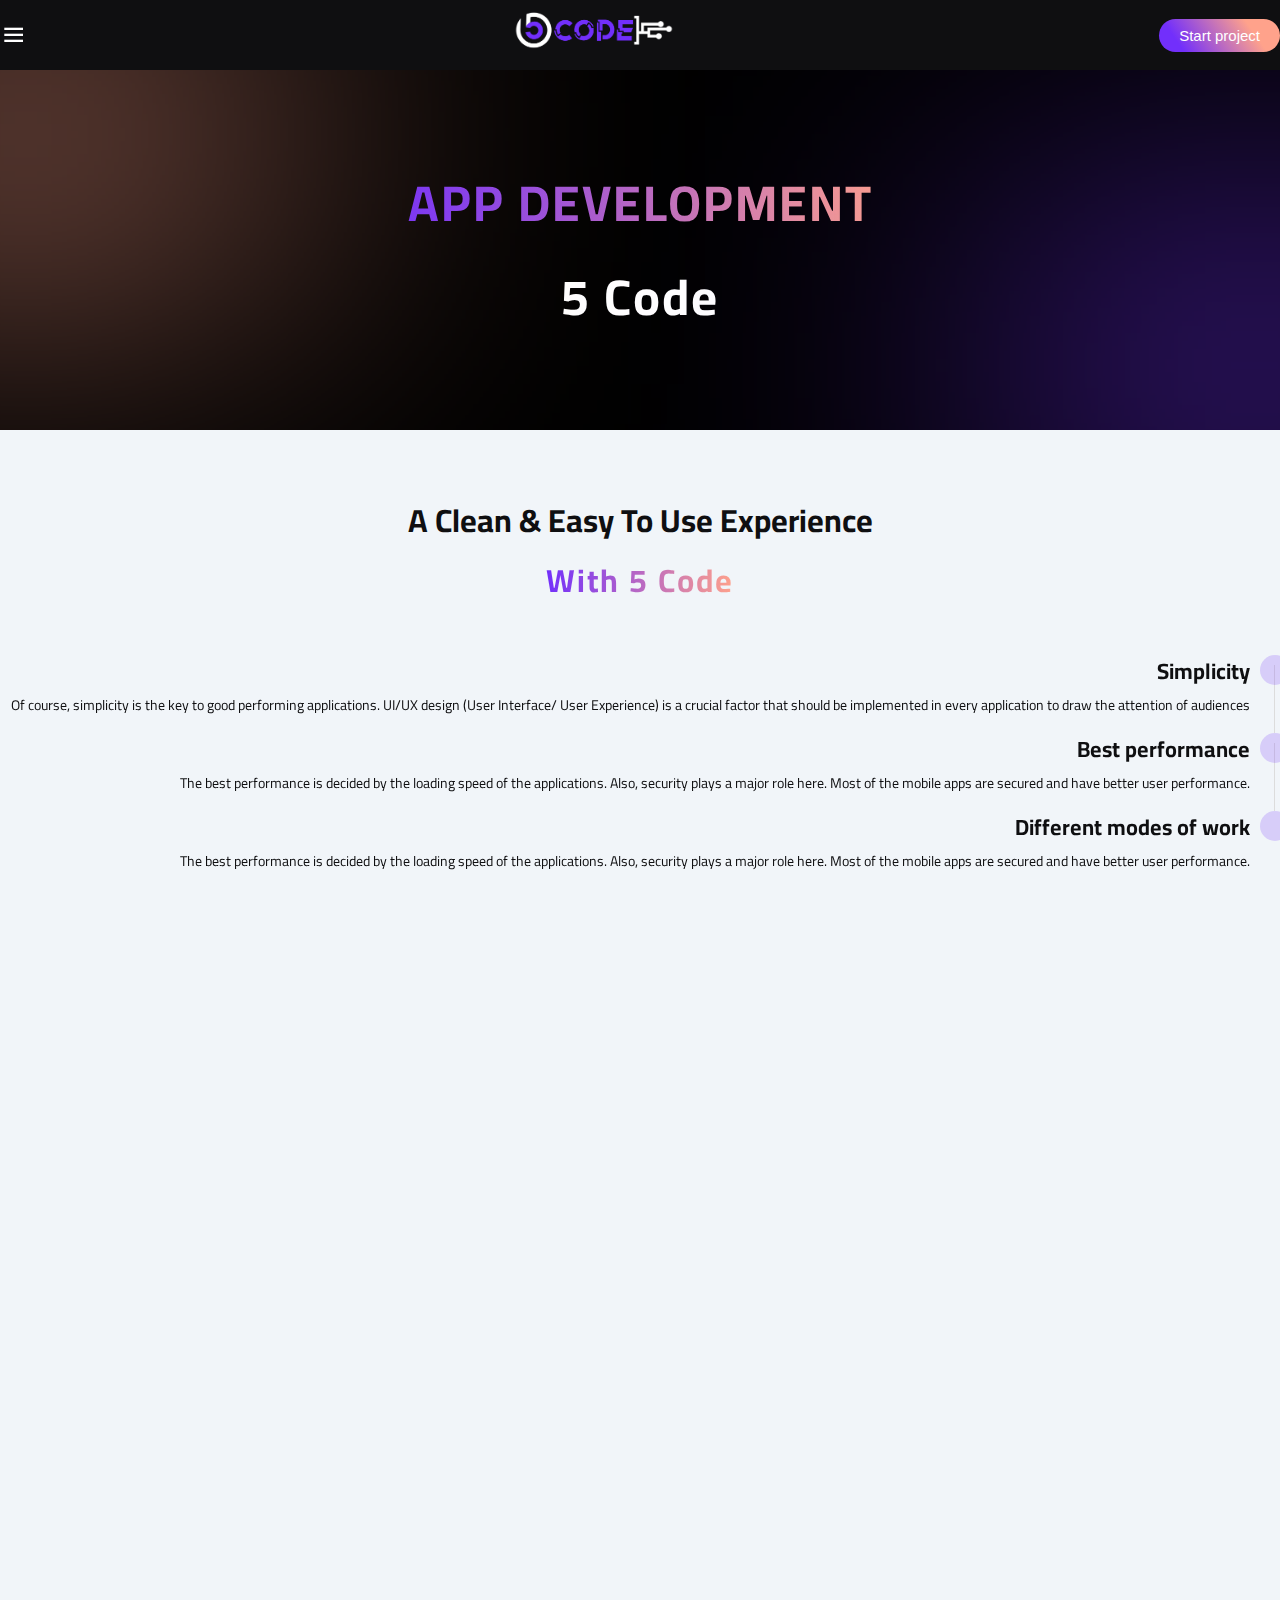
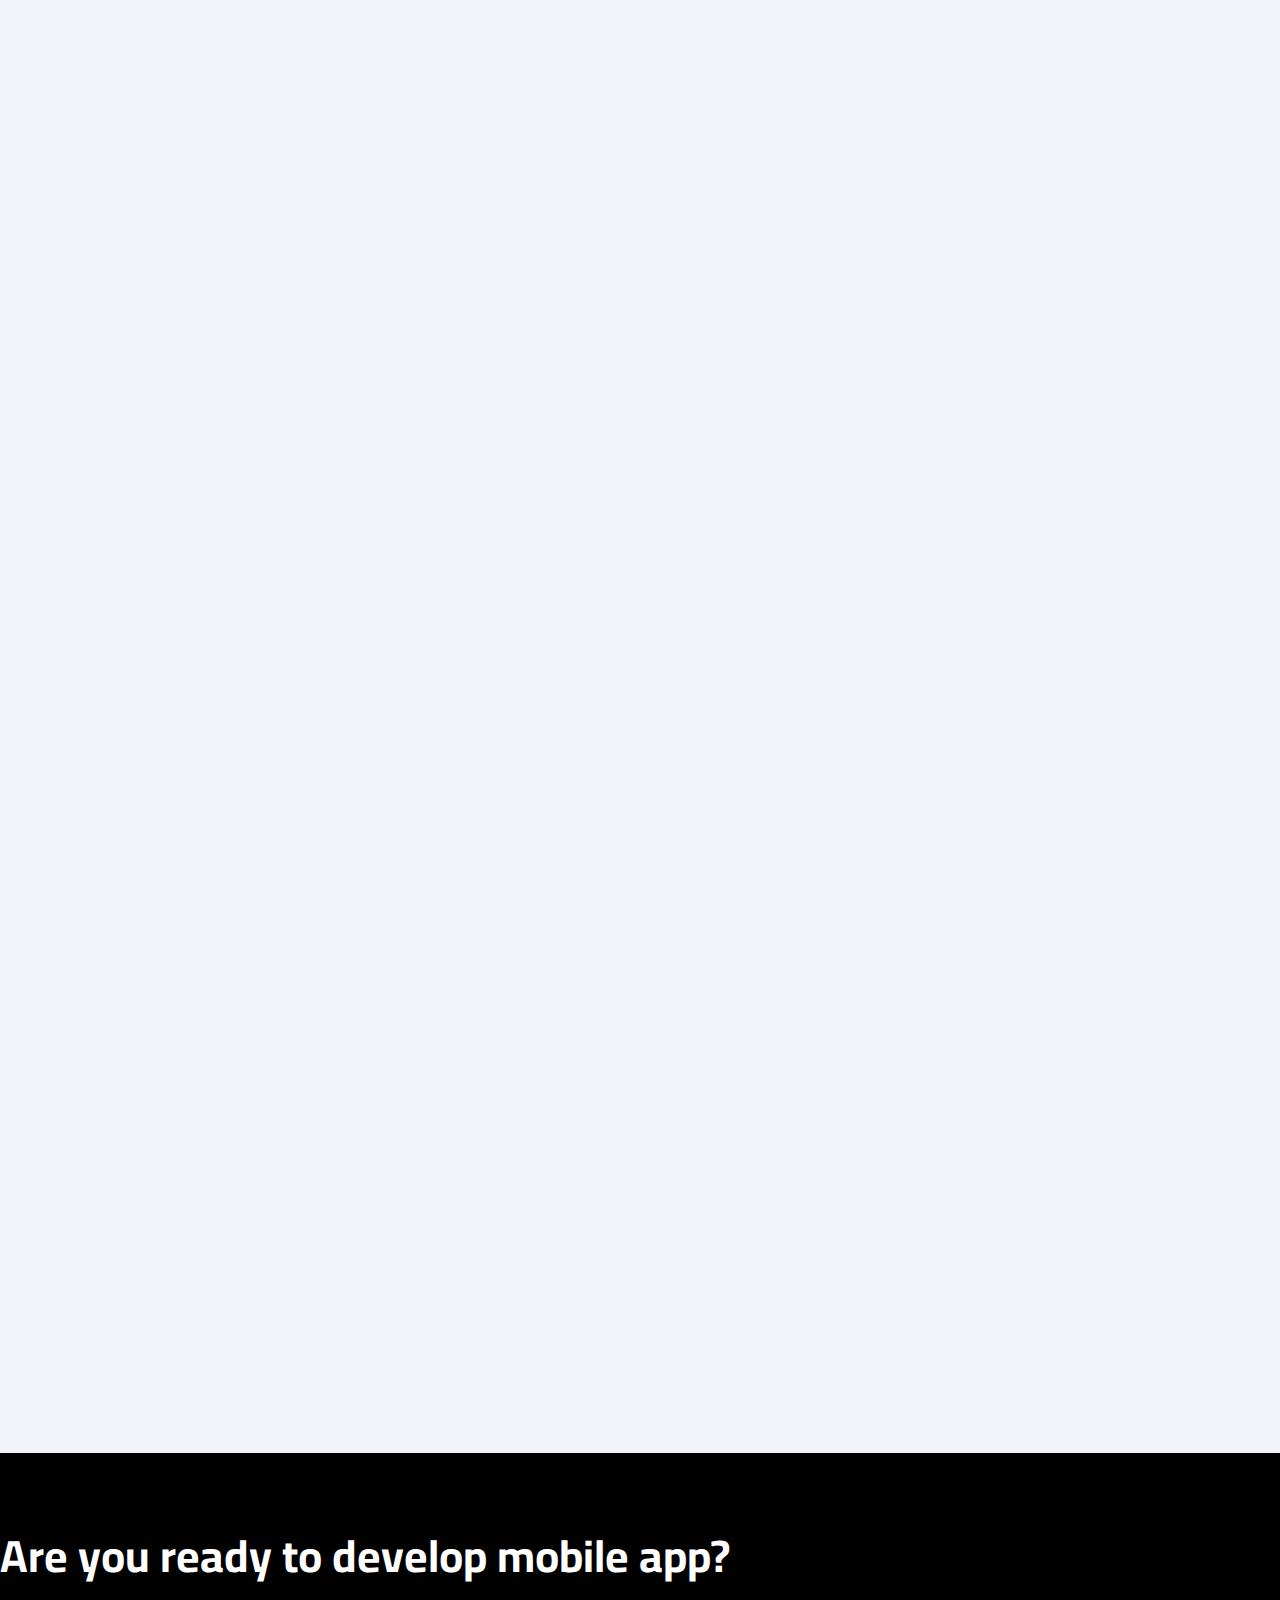
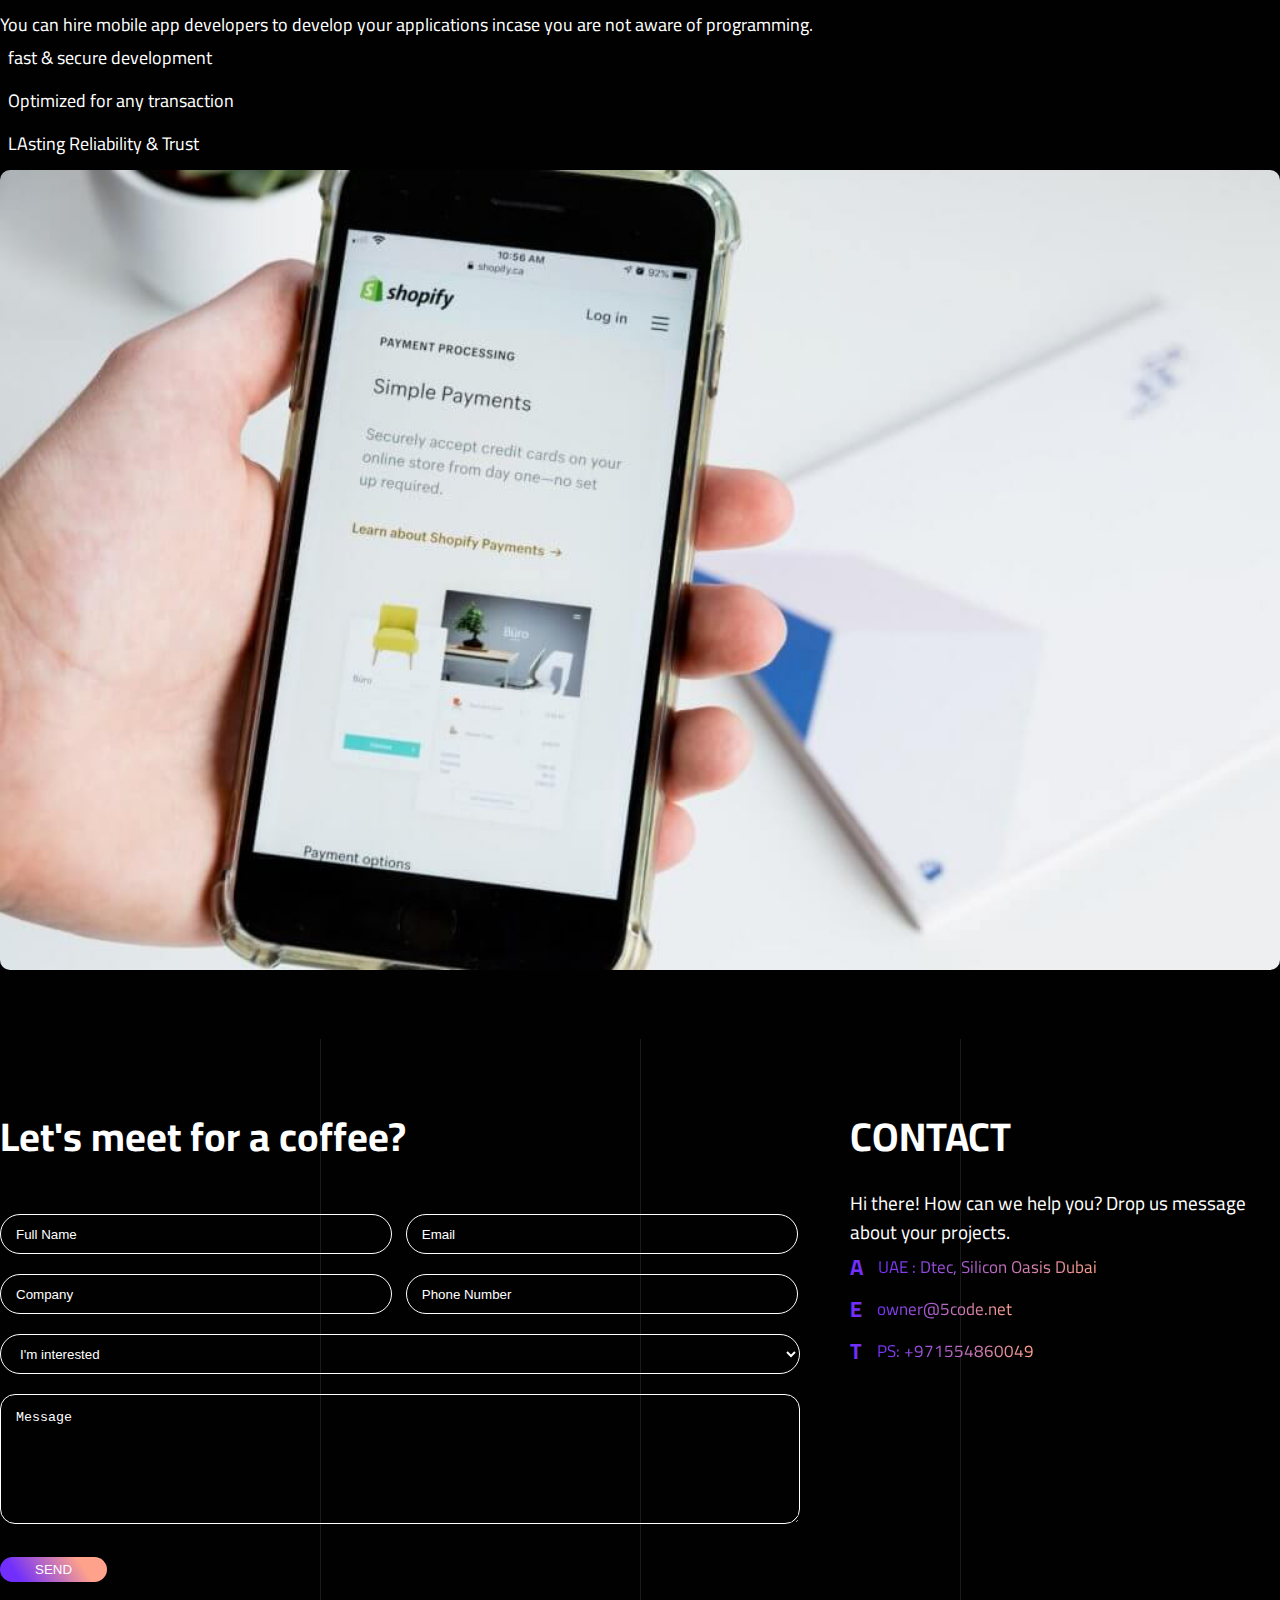
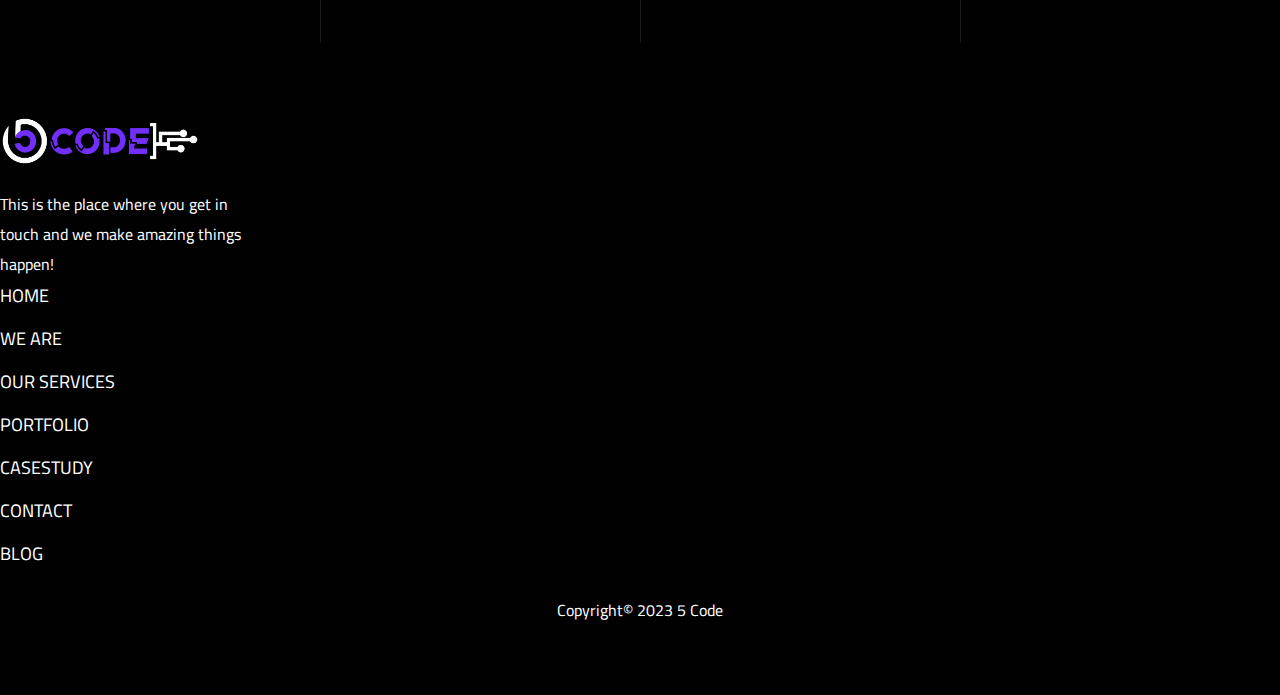
==== commit 54e2c9a2: "finish" ====
--- a/app-development.html
+++ b/app-development.html
@@ -80,8 +80,9 @@
                     <li><a href="index.html">We are</a></li>
                     <li><a href="index.html">Services</a></li>
                     <li><a href="portfolio.html">Portfolio</a></li>
-                    <li><a href="index.html">Our Process</a></li>
-                    <li><a href="index.html">Contact us</a></li>
+                    <li><a href="hosting-page.html">Hosting</a></li>
+                    <li><a href="contact-us.html">Contact us</a></li>
+                    <li><a href="blog-page.html">Blog</a></li>
                     <div>
                         <input type="checkbox" class="checkbox" id="checkbox">
                         <label for="checkbox" class="label">
--- a/css/style.css
+++ b/css/style.css
@@ -22,6 +22,8 @@
     hsla(0deg, 0%, 9%, 0.65) 65%,
     #722ffb 100%
   );
+  --mini-box-bg: #1e1e21;
+  --secound-mini-box-bg: #1a1a1d;
   scroll-behavior: smooth;
   font-family: "Cairo", sans-serif !important;
   color: white !important;
@@ -31,10 +33,10 @@
 }
 
 body.light {
-  --dark-bg: #fafafa;
-  --color-text: #0f0f11;
-  --three-dark-bg: #d7d9e5;
-  --secound-dark-bg: #e4e5f1;
+  --dark-bg: #f1f5f9;
+  --color-text: #0f172a;
+  --three-dark-bg: #e2e8f0;
+  --secound-dark-bg: #e2e8f0;
   --border-color: rgb(95 95 95);
   --bg-box-digital: linear-gradient(
     135deg,
@@ -42,6 +44,8 @@
     hsl(0deg 0% 100% / 65%) 65%,
     #722ffb 100%
   );
+  --mini-box-bg: #f3f3ff;
+  --secound-mini-box-bg: #cdd3dc;
 }
 
 ::-webkit-scrollbar {
@@ -55,7 +59,7 @@
 
 ::-webkit-scrollbar-thumb {
   border-radius: 10px;
-  background-color: #c2c2c2;
+  background-color: #2b2b2b;
   width: 8px;
 }
 
@@ -135,6 +139,7 @@
   margin: auto 0.5rem auto 0rem;
 }
 .side-line .main-line .inline-text {
+  font-size: 15px;
   letter-spacing: 0.5rem;
   z-index: 2;
   color: #fff;
@@ -142,13 +147,24 @@
   text-shadow: 1px 0 0 #000, 0 -1px 0 #000, 0 1px 0 #000, -1px 0 0 #000;
 }
 
+@media (max-width: 768px) {
+  .side-line .circul {
+    left: 7px;
+  }
+  .side-line .circul a {
+    width: 50px;
+    height: 50px;
+  }
+  .side-line .main-line .inline-text {
+    font-size: 11px;
+  }
+}
 @-webkit-keyframes line-with-circul {
   100% {
     -webkit-transform: translateY(111vh);
             transform: translateY(111vh);
   }
 }
-
 @keyframes line-with-circul {
   100% {
     -webkit-transform: translateY(111vh);
@@ -176,10 +192,10 @@
   }
 }
 header {
-  background-color: var(--dark-bg);
+  background-color: var(--secound-dark-bg);
   padding: 8px 0;
   position: relative;
-  z-index: 99999;
+  z-index: 999999;
 }
 header .header-warpper {
   display: -webkit-box;
@@ -248,7 +264,7 @@
   left: 0;
   height: 100%;
   width: 100%;
-  z-index: 99999;
+  z-index: 99999999;
   -webkit-clip-path: circle(25px at calc(-100% - 45px) 45px);
           clip-path: circle(25px at calc(-100% - 45px) 45px);
   -webkit-transition: all 0.3s ease-in-out;
@@ -640,14 +656,16 @@
     gap: 8px;
   }
   .services .text .boxs .box img {
-    width: 50px;
+    width: 40px;
   }
   .services .text .boxs .box .info h4 {
-    font-size: 20px;
+    font-size: 19px;
     margin-bottom: 0;
   }
   .services .text .boxs .box .info p {
     margin-bottom: 0;
+    font-size: 14px;
+    margin-top: 3px;
   }
 }
 .holderCircle {
@@ -856,7 +874,13 @@
     height: 100%;
   }
   .contentCircle {
-    top: 20%;
+    top: 25%;
+  }
+  .contentCircle .CirItem .title span {
+    font-size: 20px;
+  }
+  .contentCircle .CirItem p {
+    font-size: 14px;
   }
 }
 footer {
@@ -1052,8 +1076,15 @@
 
 @media (max-width: 768px) {
   .main-footer {
+    height: 100vh;
     padding: 40px 0 10px;
     text-align: center;
+    display: -webkit-box;
+    display: -ms-flexbox;
+    display: flex;
+    -webkit-box-align: center;
+        -ms-flex-align: center;
+            align-items: center;
   }
   .main-footer .address-container {
     -webkit-box-orient: vertical;
@@ -1218,7 +1249,7 @@
 
 @media (max-width: 768px) {
   .our-porjects {
-    padding: 60px 0 30px;
+    padding: 30px 0;
   }
   .our-porjects .line {
     -webkit-box-orient: vertical;
@@ -1233,24 +1264,24 @@
     width: 100%;
   }
   .our-porjects .line .left .text .subtitle {
-    font-size: 15px;
+    font-size: 14px;
     margin-bottom: 3px;
   }
   .our-porjects .line .left .text .title {
-    font-size: 24px;
+    font-size: 20px;
   }
   .our-porjects .line .box {
     display: block;
   }
   .our-porjects .line .box .image img {
-    height: 230px;
+    height: 200px;
   }
   .our-porjects .line .box .text-box {
-    padding: 20px;
+    padding: 15px;
   }
   .our-porjects .line .box .text-box .title-box {
-    margin-bottom: 7px;
-    font-size: 20px;
+    margin-bottom: 4px;
+    font-size: 18px;
   }
   .our-porjects .line .box .text-box .desc-box {
     font-size: 13px;
@@ -1323,6 +1354,9 @@
 }
 
 @media (max-width: 768px) {
+  .secound-hero {
+    height: 30vh;
+  }
   .secound-hero .danger-shadow {
     -webkit-filter: blur(3em);
             filter: blur(3em);
@@ -1339,7 +1373,7 @@
   }
   .secound-hero .text h1,
 .secound-hero .text h2 {
-    font-size: 35px;
+    font-size: 30px;
   }
 }
 .contact-us {
@@ -1630,6 +1664,7 @@
 }
 .testimonials {
   padding: 60px 0;
+  color: var(--color-text);
 }
 .testimonials .subtitle {
   text-align: center;
@@ -1696,10 +1731,10 @@
     padding: 30px 0;
   }
   .testimonials .subtitle {
-    font-size: 17px;
+    font-size: 16px;
   }
   .testimonials .title {
-    font-size: 22px;
+    font-size: 20px;
   }
   .testimonials .swiper_testimonials {
     margin-top: 25px;
@@ -1713,8 +1748,12 @@
     gap: 10px;
     padding: 15px;
   }
+  .testimonials .swiper_testimonials .box_testimonials img {
+    width: 60px;
+    height: 60px;
+  }
   .testimonials .swiper_testimonials .box_testimonials .text p {
-    font-size: 15px;
+    font-size: 13px;
     line-height: 1.4;
     margin-bottom: 5px;
   }
@@ -1725,13 +1764,13 @@
             flex-direction: column;
   }
   .testimonials .swiper_testimonials .box_testimonials .text .bottom_box .info h4 {
-    font-size: 19px;
+    font-size: 18px;
   }
   .testimonials .swiper_testimonials .box_testimonials .text .bottom_box .info span {
-    font-size: 14px;
+    font-size: 13px;
   }
   .testimonials .swiper_testimonials .box_testimonials .text .bottom_box .stars i {
-    font-size: 12px;
+    font-size: 10px;
   }
 }
 .hero {
@@ -1739,7 +1778,7 @@
   position: relative;
   color: white;
 }
-.hero .container-fluid {
+.hero .container {
   height: 100%;
   width: 100%;
   display: -webkit-box;
@@ -1752,7 +1791,7 @@
       -ms-flex-pack: center;
           justify-content: center;
 }
-.hero .container-fluid .content {
+.hero .container .content {
   display: -webkit-box;
   display: -ms-flexbox;
   display: flex;
@@ -1764,15 +1803,15 @@
           align-items: center;
   position: relative;
 }
-.hero .container-fluid .content .left,
-.hero .container-fluid .content .right {
+.hero .container .content .left,
+.hero .container .content .right {
   width: 50%;
 }
-.hero .container-fluid .content .left {
+.hero .container .content .left {
   -webkit-animation: hero-text 2s 2s ease;
           animation: hero-text 2s 2s ease;
 }
-.hero .container-fluid .content .left .title {
+.hero .container .content .left .title {
   font-size: 60px;
   font-weight: 700;
   color: var(--color-text);
@@ -1781,26 +1820,26 @@
   width: -moz-fit-content;
   width: fit-content;
 }
-.hero .container-fluid .content .left .title p {
+.hero .container .content .left .title p {
   overflow: hidden;
 }
-.hero .container-fluid .content .left .title p span {
+.hero .container .content .left .title p span {
   background-image: -webkit-gradient(linear, left top, right top, from(#722ffb), to(#ffa28b));
   background-image: linear-gradient(to right, #722ffb, #ffa28b);
   -webkit-background-clip: text;
   -webkit-text-fill-color: transparent;
   display: none;
 }
-.hero .container-fluid .content .left .title p span.text-in {
+.hero .container .content .left .title p span.text-in {
   display: block;
   -webkit-animation: textIn 0.5s ease;
           animation: textIn 0.5s ease;
 }
-.hero .container-fluid .content .left .title p span.text-out {
+.hero .container .content .left .title p span.text-out {
   -webkit-animation: textOut 0.5s ease;
           animation: textOut 0.5s ease;
 }
-.hero .container-fluid .content .left .title .light-img {
+.hero .container .content .left .title .light-img {
   width: 125px;
   position: absolute;
   top: -40px;
@@ -1808,61 +1847,62 @@
   -webkit-animation: light 2s infinite backwards;
           animation: light 2s infinite backwards;
 }
-.hero .container-fluid .content .left .desc {
+.hero .container .content .left .desc {
   font-weight: 400;
   font-size: 16px;
   line-height: 28px;
   color: #bdbdbd;
   max-width: 600px;
 }
-.hero .container-fluid .content .left .btns button {
+.hero .container .content .left .btns button {
   padding: 10px 20px;
   border-radius: 50px;
   color: white;
   border: none;
   font-weight: 500;
 }
-.hero .container-fluid .content .left .btns .btn-start {
+.hero .container .content .left .btns .btn-start {
   background: linear-gradient(55.38deg, #722ffb 17.6%, #ffa28b 75.36%);
   margin-right: 10px;
 }
-.hero .container-fluid .content .left .btns .btn-view {
+.hero .container .content .left .btns .btn-view {
   background-color: var(--secound-dark-bg);
   color: var(--color-text);
 }
-.hero .container-fluid .content .right {
+.hero .container .content .right {
   position: relative;
 }
-.hero .container-fluid .content .right .image {
+.hero .container .content .right .image {
   -webkit-animation: hero-img 2s 2s ease;
           animation: hero-img 2s 2s ease;
-}
-.hero .container-fluid .content .right .image img {
+  text-align: center;
+}
+.hero .container .content .right .image img {
   width: 100%;
   -webkit-animation: move-hero 3s ease backwards infinite;
           animation: move-hero 3s ease backwards infinite;
 }
-.hero .container-fluid .content .right .circle2 {
+.hero .container .content .right .circle2 {
   position: absolute;
   top: 5%;
   left: -30px;
   -webkit-animation: circle2 3s 2s ease backwards infinite;
           animation: circle2 3s 2s ease backwards infinite;
 }
-.hero .container-fluid .content .right .circle2 img {
+.hero .container .content .right .circle2 img {
   width: 30px;
 }
-.hero .container-fluid .content .circle {
+.hero .container .content .circle {
   position: absolute;
   top: 40%;
   right: -40px;
   -webkit-animation: circle 3s ease backwards infinite;
           animation: circle 3s ease backwards infinite;
 }
-.hero .container-fluid .content .circle img {
+.hero .container .content .circle img {
   width: 80px;
 }
-.hero .container-fluid .content .red-shadow {
+.hero .container .content .red-shadow {
   position: absolute;
   z-index: 7;
   bottom: -5%;
@@ -1875,12 +1915,12 @@
 
 @media (max-width: 550px) {
   .hero {
-    height: auto;
-  }
-  .hero .container-fluid #video-background video {
+    height: 100vh;
+  }
+  .hero .container #video-background video {
     height: calc(100vh - 55px);
   }
-  .hero .container-fluid .content {
+  .hero .container .content {
     text-align: center;
     -webkit-box-orient: vertical;
     -webkit-box-direction: normal;
@@ -1892,31 +1932,31 @@
     gap: 20px;
     padding: 40px 0;
   }
-  .hero .container-fluid .content .left,
-.hero .container-fluid .content .right {
+  .hero .container .content .left,
+.hero .container .content .right {
     width: 100%;
   }
-  .hero .container-fluid .content .left .title {
+  .hero .container .content .left .title {
     font-size: 35px;
     margin: auto;
   }
-  .hero .container-fluid .content .left .title .light-img {
+  .hero .container .content .left .title .light-img {
     width: 75px;
     top: -20px;
     right: -60px;
   }
-  .hero .container-fluid .content .left .desc {
+  .hero .container .content .left .desc {
     font-size: 13px;
     line-height: 17px;
   }
-  .hero .container-fluid .content .left .btns button {
+  .hero .container .content .left .btns button {
     padding: 6px 10px;
     font-size: 13px;
   }
-  .hero .container-fluid .content .right .image img {
+  .hero .container .content .right .image img {
     width: 80%;
   }
-  .hero .container-fluid .content .circle {
+  .hero .container .content .circle {
     right: -30px;
     width: 12%;
   }
@@ -2010,19 +2050,27 @@
   .we-are .container-fluid .omg {
     -ms-flex-wrap: wrap;
         flex-wrap: wrap;
+    gap: 0;
+    row-gap: 0px;
+    -webkit-column-gap: 5px;
+       -moz-column-gap: 5px;
+            column-gap: 5px;
   }
   .we-are .container-fluid .omg h2 {
-    font-size: 30px;
+    font-size: 22px;
   }
   .we-are .container-fluid .omg .slot-word {
-    font-size: 40px;
+    font-size: 25px;
   }
   .we-are .container-fluid .omg-h4 {
     margin-bottom: 3px;
-    font-size: 16px;
+    font-size: 13px;
   }
   .we-are .container-fluid .omg-desc {
-    font-size: 14px;
+    font-size: 12px;
+  }
+  .we-are .container-fluid .read-more {
+    margin-top: 7px;
   }
   .we-are .container-fluid .read-more .text {
     font-size: 14px;
@@ -2030,14 +2078,6 @@
   .we-are .container-fluid .read-more .circul {
     width: 30px;
     height: 30px;
-  }
-}
-@media (max-width: 768px) {
-  .we-are .container-fluid .omg h2 {
-    font-size: 26px;
-  }
-  .we-are .container-fluid .omg .slot-word {
-    font-size: 30px;
   }
 }
 .trust-us {
@@ -2275,6 +2315,9 @@
   .featured {
     padding: 30px 0;
   }
+  .featured .line .left {
+    margin-bottom: 10px;
+  }
   .featured .line .left .image {
     margin: auto;
   }
@@ -2294,7 +2337,7 @@
     width: 100%;
   }
   .featured .line .right .boxs .box img {
-    width: 50px;
+    width: 40px;
   }
   .featured .line .right .boxs .box .info h4 {
     font-size: 18px;
@@ -2302,7 +2345,8 @@
   }
   .featured .line .right .boxs .box .info p {
     margin-bottom: 0;
-    font-size: 14px;
+    font-size: 13px;
+    margin-top: 3px;
   }
 }
 .our-process {
@@ -2401,13 +2445,14 @@
 
 @media (max-width: 768px) {
   .our-process {
-    padding: 50px 0 30px;
+    padding: 30px 0;
   }
   .our-process .container {
     text-align: center;
   }
   .our-process .container .title {
-    font-size: 25px;
+    font-size: 22px;
+    margin-bottom: 15px;
   }
   .our-process .container .line {
     -webkit-box-orient: vertical;
@@ -2437,7 +2482,7 @@
     width: 22px;
   }
   .our-process .container .line .right .tabcontent {
-    padding: 2rem;
+    padding: 1.5rem;
   }
   .our-process .container .line .right .tabcontent .title-box {
     font-size: 20px;
@@ -2452,6 +2497,7 @@
   }
   .our-process .container .line .right .tabcontent .desc {
     font-size: 13px;
+    margin-bottom: 0;
   }
 }
 .hosting-section {
@@ -2563,6 +2609,9 @@
     padding: 4px 20px;
     font-size: 15px;
     margin-top: 4px;
+  }
+  .hosting-section .line .right .image img {
+    width: 90%;
   }
 }
 .blog-section {
@@ -2817,41 +2866,45 @@
 
 @media (max-width: 600px) {
   .blog-section {
-    padding: 50px 0;
+    padding: 30px 0;
+  }
+  .blog-section .container .main-title {
+    font-size: 20px;
   }
   .blog-section .container .boxs {
     grid-template-columns: repeat(auto-fill, minmax(250px, 1fr));
+    margin-top: 25px;
   }
   .blog-section .container .boxs .box {
     -webkit-transform: translateY(0) !important;
             transform: translateY(0) !important;
   }
   .blog-section .container .boxs .box .image {
-    height: 250px;
+    height: 200px;
   }
   .blog-section .container .boxs .box .text {
-    padding: 15px 20px;
+    padding: 15px;
   }
   .blog-section .container .boxs .box .text .title {
-    font-size: 18px;
+    font-size: 17px;
     margin-bottom: 0;
   }
   .blog-section .container .boxs .box .text .desc {
-    font-size: 13px;
+    font-size: 12px;
     margin-bottom: 0;
   }
   .blog-section .container .boxs .box .text .bottom-box {
     -ms-flex-wrap: wrap;
         flex-wrap: wrap;
-    margin-top: 15px;
+    margin-top: 10px;
   }
   .blog-section .container .boxs .box .text .bottom-box .date i,
 .blog-section .container .boxs .box .text .bottom-box .user i {
-    font-size: 15px;
+    font-size: 14px;
   }
   .blog-section .container .boxs .box .text .bottom-box .date span,
 .blog-section .container .boxs .box .text .bottom-box .user span {
-    font-size: 15px;
+    font-size: 14px;
   }
 }
 .techs {
@@ -2913,30 +2966,30 @@
 }
 @-webkit-keyframes move-hero {
   0% {
-    -webkit-transform: translateX(-30px);
-            transform: translateX(-30px);
+    -webkit-transform: translateY(-30px);
+            transform: translateY(-30px);
   }
   50% {
-    -webkit-transform: translateX(0);
-            transform: translateX(0);
+    -webkit-transform: translateY(0);
+            transform: translateY(0);
   }
   100% {
-    -webkit-transform: translateX(-30px);
-            transform: translateX(-30px);
+    -webkit-transform: translateY(-30px);
+            transform: translateY(-30px);
   }
 }
 @keyframes move-hero {
   0% {
-    -webkit-transform: translateX(-30px);
-            transform: translateX(-30px);
+    -webkit-transform: translateY(-30px);
+            transform: translateY(-30px);
   }
   50% {
-    -webkit-transform: translateX(0);
-            transform: translateX(0);
+    -webkit-transform: translateY(0);
+            transform: translateY(0);
   }
   100% {
-    -webkit-transform: translateX(-30px);
-            transform: translateX(-30px);
+    -webkit-transform: translateY(-30px);
+            transform: translateY(-30px);
   }
 }
 @-webkit-keyframes hero-text {
@@ -3386,7 +3439,7 @@
 
 .about-app {
   padding: 60px 0;
-  background-color: white;
+  background-color: #f1f5f9;
   color: #0f0f11;
 }
 .about-app .title {
@@ -3525,7 +3578,6 @@
 .info-app {
   padding: 60px 0;
   color: var(--color-text);
-  background: var(--three-dark-bg);
 }
 .info-app .line .left .title {
   font-size: 45px;
@@ -3634,6 +3686,7 @@
 }
 .what-we-are-offering {
   padding: 60px 0;
+  color: var(--color-text);
 }
 .what-we-are-offering .subtitle {
   display: block;
@@ -4108,7 +4161,6 @@
 .our-specialty {
   padding: 60px 0;
   color: var(--color-text);
-  background-color: var(--secound-dark-bg);
 }
 .our-specialty .line {
   -webkit-box-align: center;
@@ -4220,7 +4272,7 @@
 }
 .our-specialty .line .right .text .info p {
   line-height: 1.4;
-  color: rgb(212, 203, 203);
+  color: rgb(150, 150, 150);
   margin-bottom: 0;
 }
 
@@ -4536,6 +4588,7 @@
 }
 .what-we-do-resources {
   padding: 60px 0;
+  color: var(--color-text);
 }
 .what-we-do-resources .line .left .subtitle {
   font-size: 19px;
@@ -4551,7 +4604,7 @@
 .what-we-do-resources .line .left .desc {
   font-size: 18px;
   line-height: 1.5;
-  color: rgb(181, 181, 181);
+  color: rgb(150, 150, 150);
 }
 .what-we-do-resources .line .left a {
   border: none;
@@ -4600,7 +4653,7 @@
   font-weight: 700;
 }
 .what-we-do-resources .line .right .boxs .box p {
-  color: rgb(182, 182, 182);
+  color: rgb(150, 150, 150);
   margin-bottom: 0;
 }
 
@@ -4724,6 +4777,7 @@
 .why-we-best {
   padding: 60px 0;
   background-color: var(--secound-dark-bg);
+  color: var(--color-text);
 }
 .why-we-best .subtitle {
   font-size: 20px;
@@ -5027,6 +5081,7 @@
 .questions_section {
   padding: 60px 0;
   background-color: var(--secound-dark-bg);
+  color: var(--color-text);
 }
 .questions_section .subtitle {
   font-size: 20px;
@@ -5095,6 +5150,7 @@
 }
 .our-customers {
   padding: 60px 0;
+  color: var(--color-text);
 }
 .our-customers .subtitle {
   font-size: 20px;
@@ -5185,6 +5241,7 @@
 }
 .blog_area {
   padding: 60px 0;
+  color: var(--color-text);
 }
 .blog_area .line {
   display: -webkit-box;
@@ -5361,9 +5418,10 @@
 .blog_area .line .right .category_box .categorys .item {
   padding: 15px 30px;
   display: block;
-  background: #1e1e21;
+  background: var(--mini-box-bg);
   position: relative;
   font-size: 14px;
+  border-radius: 6px;
 }
 .blog_area .line .right .category_box .categorys .item:hover span {
   background-color: #722ffb;
@@ -5383,7 +5441,7 @@
   border-radius: 0;
   -webkit-transition: all 0.3s ease-out 0s;
   transition: all 0.3s ease-out 0s;
-  background: #1a1a1d;
+  background: var(--secound-mini-box-bg);
   z-index: 1;
   cursor: pointer;
 }
@@ -5408,7 +5466,7 @@
 }
 .blog_area .line .right .popular_box .tags .tag {
   display: block;
-  background: #1e1e21;
+  background: var(--secound-mini-box-bg);
   font-size: 14px;
   padding: 0 12px;
   line-height: 35px;
@@ -5498,6 +5556,7 @@
 }
 .blog_details {
   padding: 60px 0;
+  color: var(--color-text);
 }
 .blog_details .line {
   display: -webkit-box;
@@ -5705,7 +5764,7 @@
 .blog_details .line .right .category_box .categorys .item {
   padding: 15px 30px;
   display: block;
-  background: #1e1e21;
+  background: var(--mini-box-bg);
   position: relative;
   font-size: 14px;
 }
@@ -5727,7 +5786,7 @@
   border-radius: 0;
   -webkit-transition: all 0.3s ease-out 0s;
   transition: all 0.3s ease-out 0s;
-  background: #1a1a1d;
+  background: var(--secound-mini-box-bg);
   z-index: 1;
   cursor: pointer;
 }
@@ -5752,7 +5811,7 @@
 }
 .blog_details .line .right .popular_box .tags .tag {
   display: block;
-  background: #1e1e21;
+  background: var(--secound-mini-box-bg);
   font-size: 14px;
   padding: 0 12px;
   line-height: 35px;
@@ -5890,6 +5949,7 @@
 .services_contact {
   padding: 60px 0;
   background-color: var(--secound-dark-bg);
+  color: var(--color-text);
 }
 .services_contact .subtitle {
   font-size: 19px;
@@ -5995,6 +6055,7 @@
 }
 .form_contact {
   padding: 60px 0;
+  color: var(--color-text);
 }
 .form_contact .content {
   max-width: 1000px;
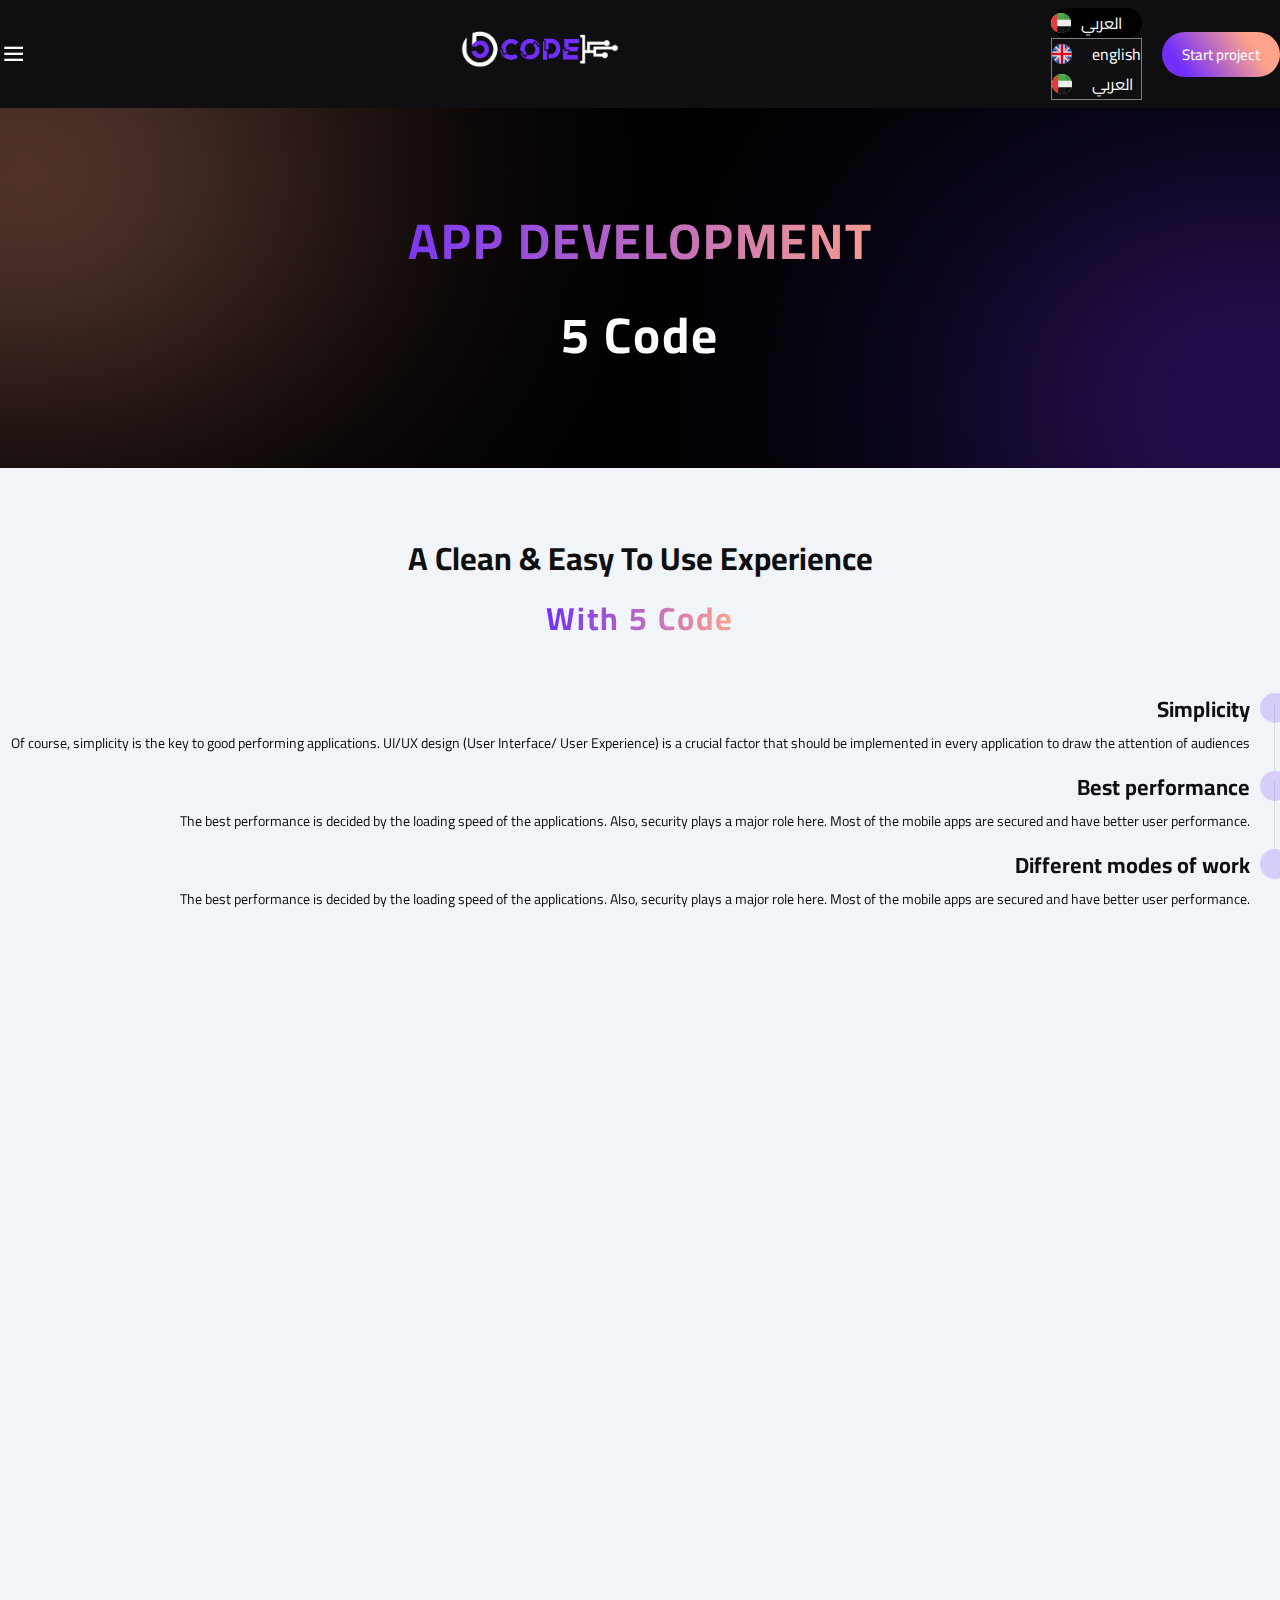
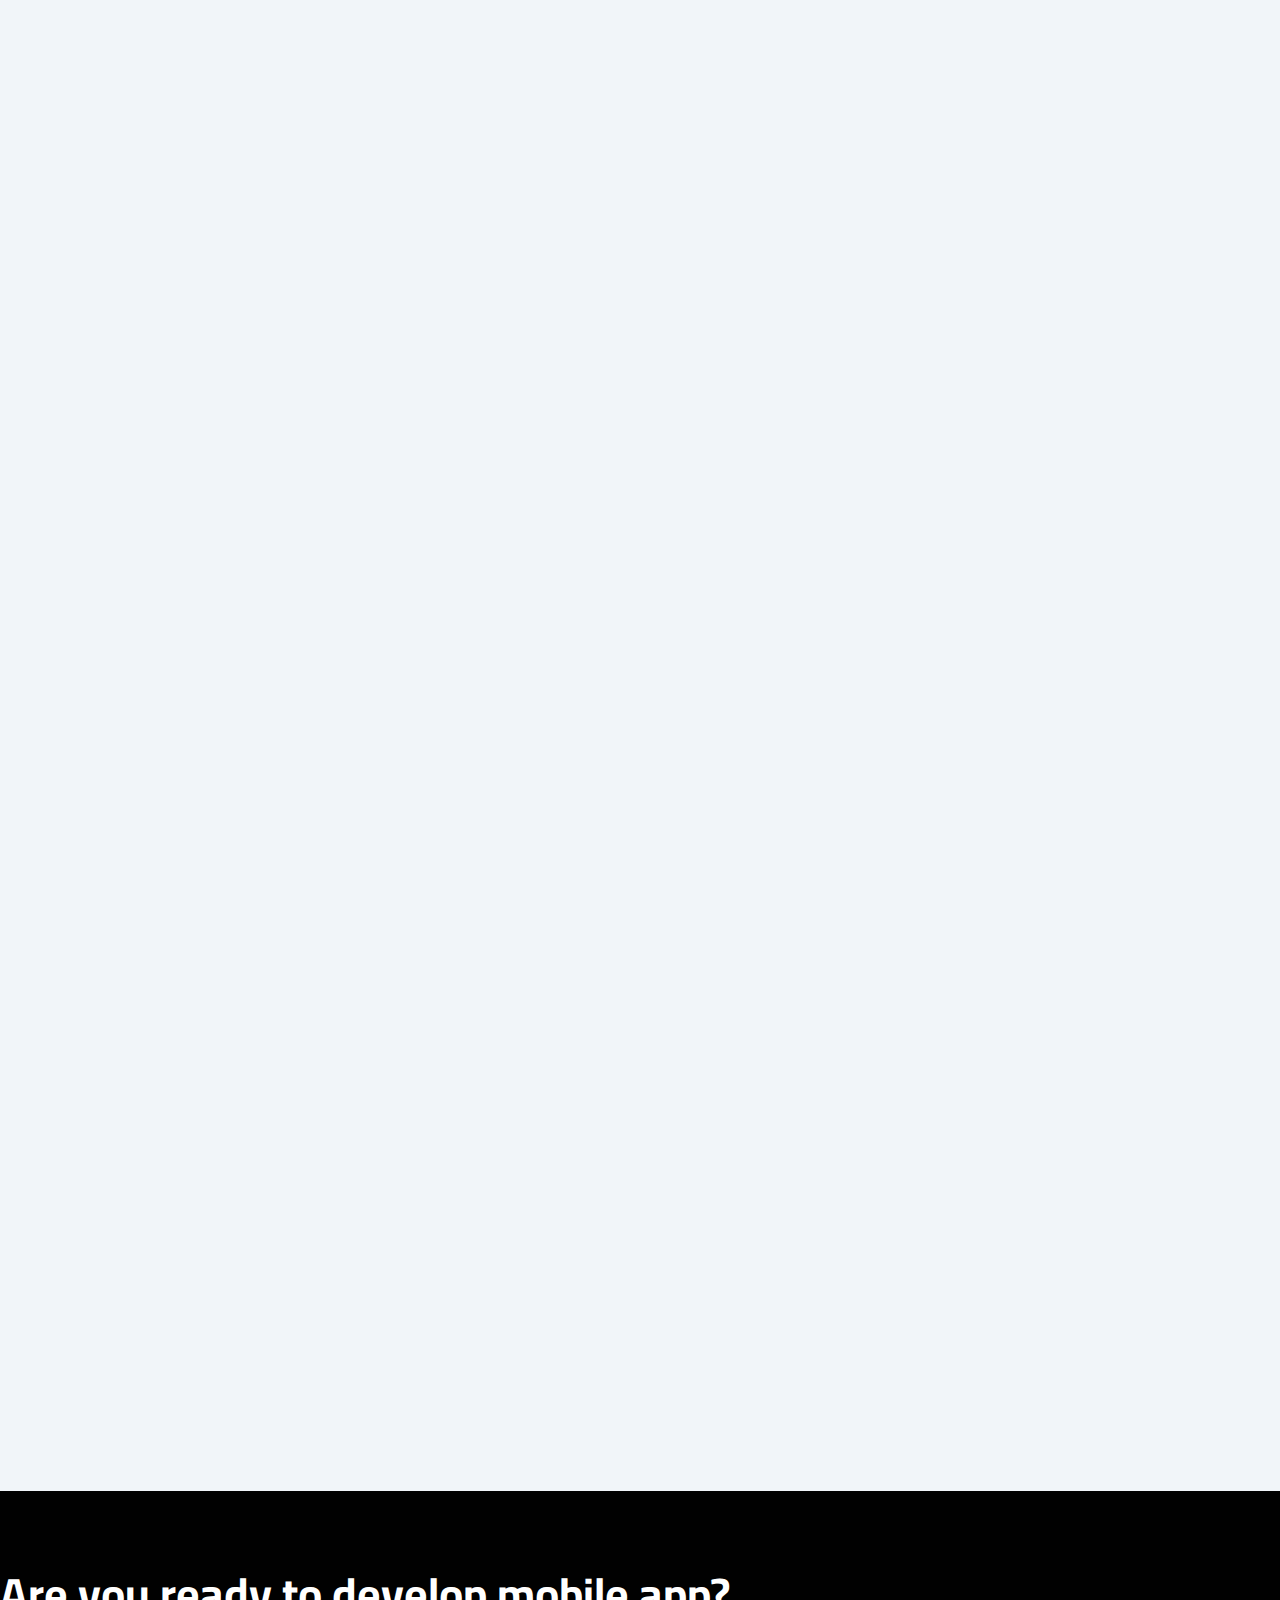
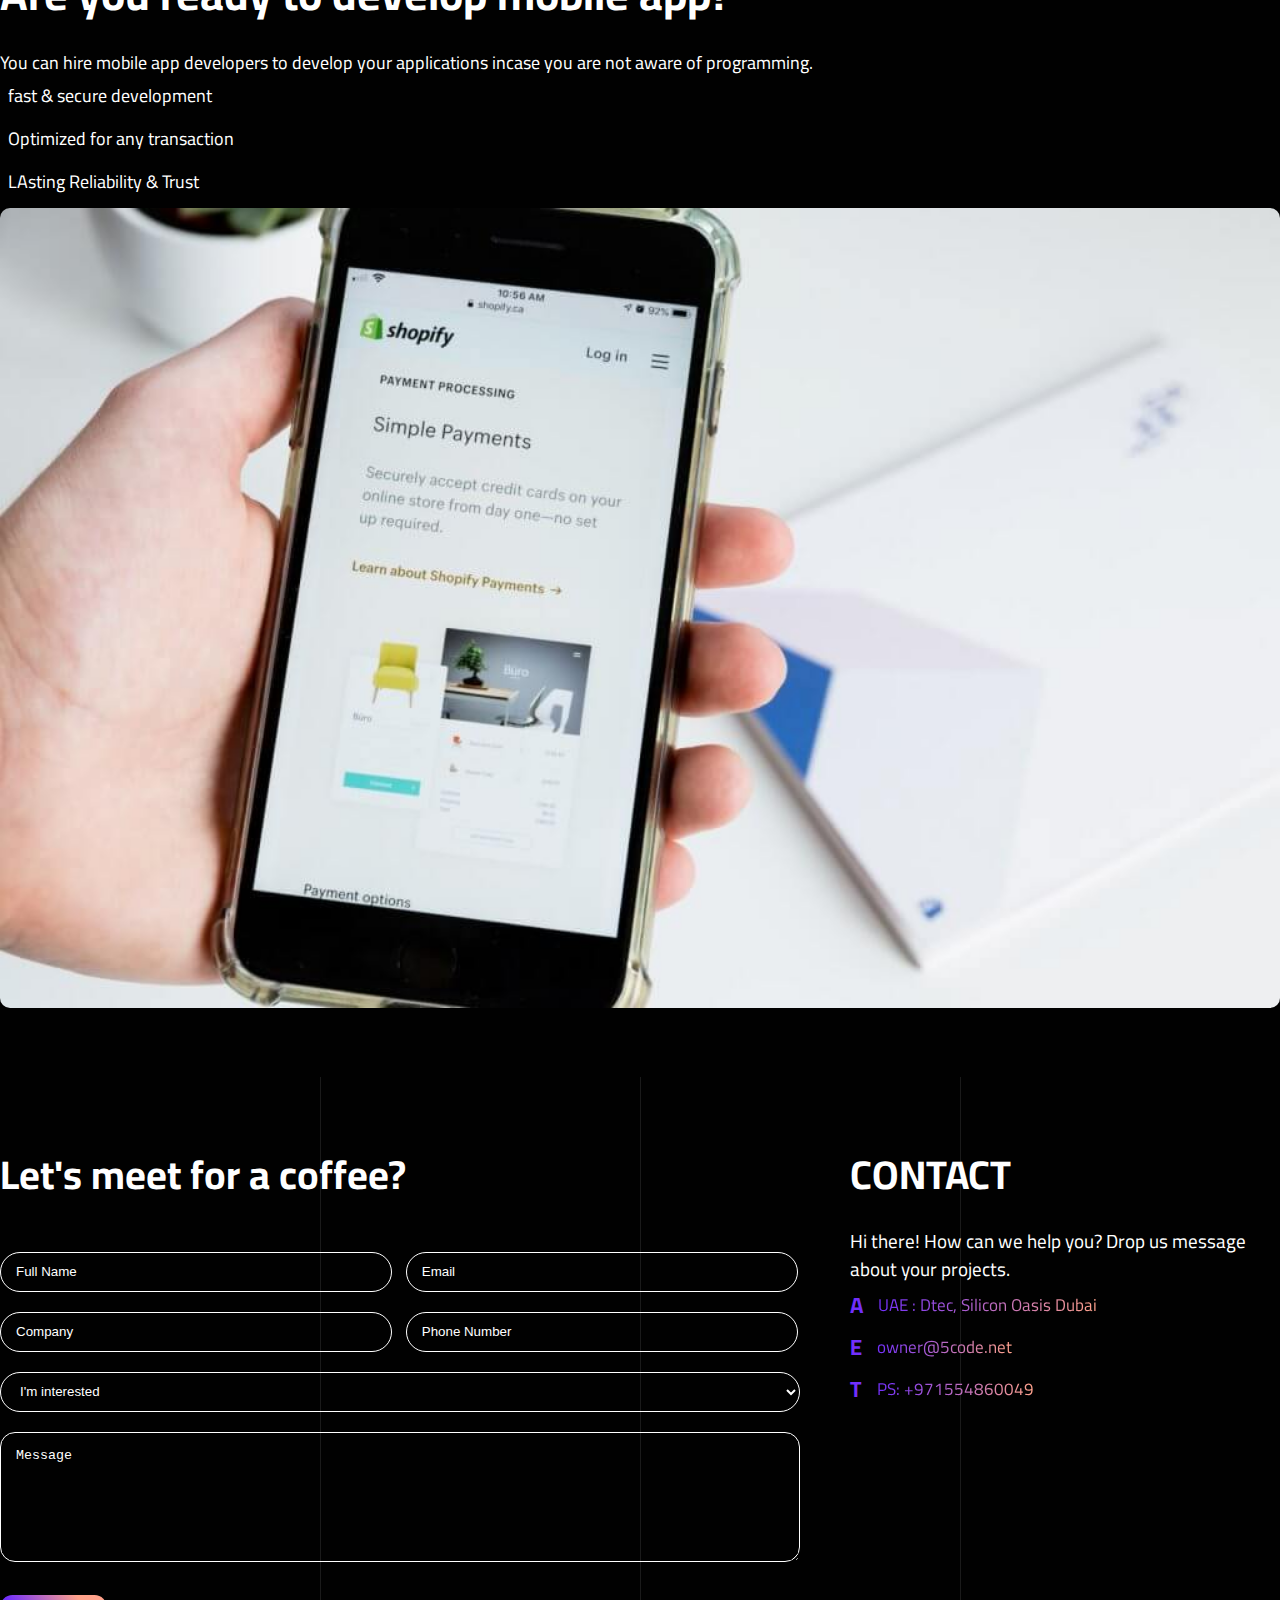
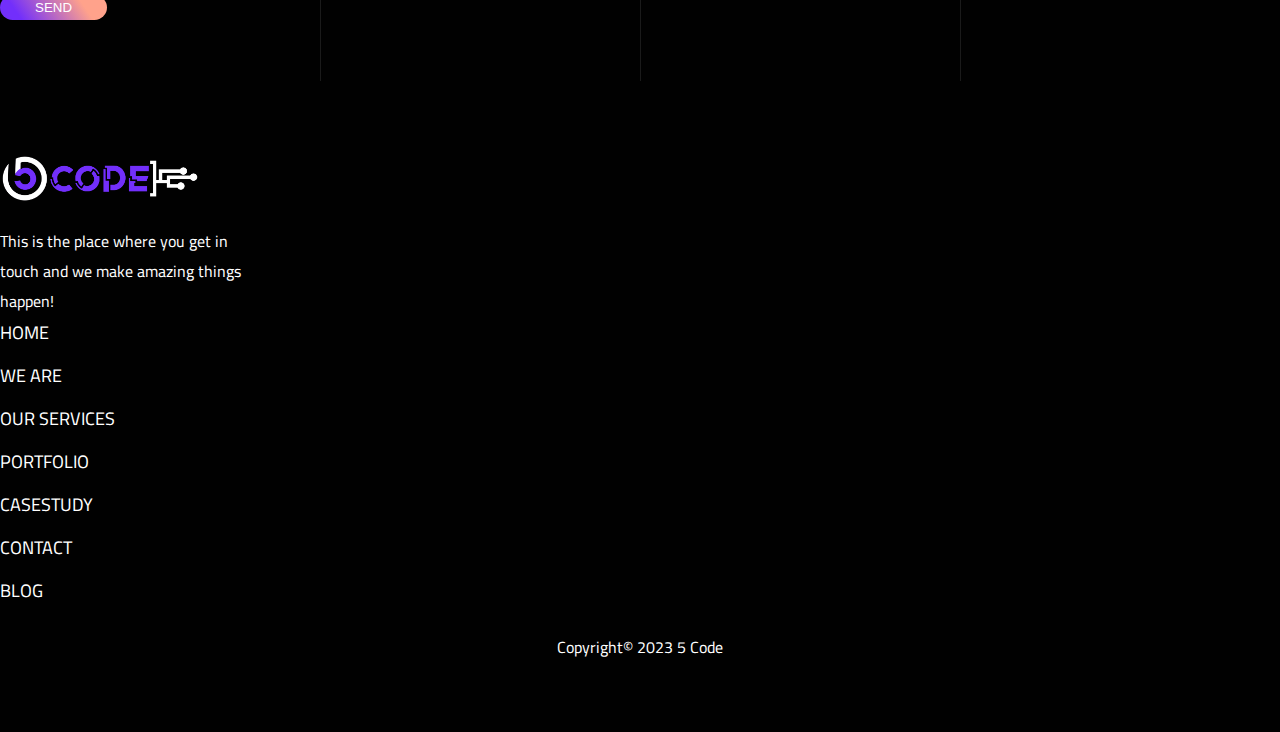
==== commit 1e9ab37f: "commit" ====
--- a/app-development.html
+++ b/app-development.html
@@ -38,23 +38,42 @@
 
      <!-- start header -->
      <header>
-        <div class="container-fluid">
-          <div class="header-warpper">
-            <div class="icon-container">
-              <input type="checkbox" id="active" />
-              <label for="active" class="menu-btn"
-                ><i class="bx bx-menu bx-tada bx-flip-horizontal"></i
-              ></label>
-            </div>
-  
-            <a href="index.html" class="logo">
-              <img src="images/logo.png" alt="" />
-            </a>
-  
-            <button class="btn-start">Start project</button>
+      <div class="container-fluid">
+        <div class="header-warpper">
+          <div class="icon-container">
+            <input type="checkbox" id="active" />
+            <label for="active" class="menu-btn"
+              ><i class="bx bx-menu bx-tada bx-flip-horizontal"></i
+            ></label>
           </div>
-        </div>
-      </header>
+
+          <a href="index.html" class="logo">
+            <img src="images/logo.png" alt="" />
+          </a>
+
+          <div class="info">
+            <div class="dropdown">
+              <a class="btn btn-secondary dropdown-toggle" href="#" role="button" data-bs-toggle="dropdown" aria-expanded="false">
+                <img src="images/arabic.svg" alt="">
+                العربي
+              </a>
+
+              <ul class="dropdown-menu">
+                <li><a class="dropdown-item" href="#">
+                  <img src="images/united-kingdom.svg" alt="">
+                  english
+                </a></li>
+                <li><a class="dropdown-item" href="#">
+                  <img src="images/arabic.svg" alt="">
+                  العربي
+                </a></li>
+              </ul>
+            </div>
+            <a href="contact-us.html" class="btn-start"> Start project</a>
+          </div>
+        </div>
+      </div>
+    </header>
       <!-- end header -->
   
       <div class="wrapper">
@@ -83,6 +102,23 @@
                     <li><a href="hosting-page.html">Hosting</a></li>
                     <li><a href="contact-us.html">Contact us</a></li>
                     <li><a href="blog-page.html">Blog</a></li>
+                    <div class="dropdown">
+              <a class="btn btn-secondary dropdown-toggle" href="#" role="button" data-bs-toggle="dropdown" aria-expanded="false">
+                <img src="images/arabic.svg" alt="">
+                العربي
+              </a>
+
+              <ul class="dropdown-menu">
+                <li><a class="dropdown-item" href="#">
+                  <img src="images/united-kingdom.svg" alt="">
+                  english
+                </a></li>
+                <li><a class="dropdown-item" href="#">
+                  <img src="images/arabic.svg" alt="">
+                  العربي
+                </a></li>
+              </ul>
+            </div>
                     <div>
                         <input type="checkbox" class="checkbox" id="checkbox">
                         <label for="checkbox" class="label">
--- a/css/style.css
+++ b/css/style.css
@@ -191,6 +191,43 @@
     width: 80px;
   }
 }
+.dropdown .btn {
+  background-color: var(--dark-bg) !important;
+  border: none;
+  border-radius: 50px;
+  display: -webkit-box;
+  display: -ms-flexbox;
+  display: flex;
+  -webkit-box-align: center;
+      -ms-flex-align: center;
+          align-items: center;
+  gap: 10px;
+  color: var(--color-text);
+}
+.dropdown .btn img {
+  width: 20px;
+}
+.dropdown .btn::after {
+  display: none !important;
+}
+.dropdown .dropdown-menu {
+  background-color: var(--secound-dark-bg);
+  color: var(--color-text);
+  border: 1px solid gray;
+}
+.dropdown .dropdown-menu li a {
+  display: -webkit-box;
+  display: -ms-flexbox;
+  display: flex;
+  -webkit-box-align: center;
+      -ms-flex-align: center;
+          align-items: center;
+  gap: 20px;
+}
+.dropdown .dropdown-menu li a img {
+  width: 20px;
+}
+
 header {
   background-color: var(--secound-dark-bg);
   padding: 8px 0;
@@ -235,6 +272,15 @@
 header .header-warpper .logo img {
   width: 160px;
 }
+header .header-warpper .info {
+  display: -webkit-box;
+  display: -ms-flexbox;
+  display: flex;
+  -webkit-box-align: center;
+      -ms-flex-align: center;
+          align-items: center;
+  gap: 20px;
+}
 header .header-warpper .btn-start {
   border: none;
   background: linear-gradient(55.38deg, #722ffb 17.6%, #ffa28b 75.36%);
@@ -252,6 +298,9 @@
   }
   header .header-warpper .logo img {
     width: 110px;
+  }
+  header .header-warpper .info .dropdown {
+    display: none;
   }
   header .header-warpper .btn-start {
     padding: 5px 8px;
@@ -367,7 +416,7 @@
   color: white;
   padding-left: 0;
 }
-.wrapper .content .center ul li a {
+.wrapper .content .center ul li > a {
   font-size: 40px;
   font-weight: 700;
   color: white;
@@ -376,11 +425,25 @@
   -webkit-transition: all 0.3s ease;
   transition: all 0.3s ease;
 }
-.wrapper .content .center ul li a:hover {
+.wrapper .content .center ul li > a:hover {
   color: #722ffb;
 }
 .wrapper .content .center ul li:not(:last-child) {
   margin-bottom: 10px;
+}
+.wrapper .content .center ul .dropdown {
+  margin-bottom: 20px;
+}
+.wrapper .content .center ul .dropdown .btn {
+  -webkit-box-pack: center;
+      -ms-flex-pack: center;
+          justify-content: center;
+  background-color: var(--secound-dark-bg) !important;
+}
+.wrapper .content .center ul .dropdown .dropdown-menu li > a {
+  font-size: 16px !important;
+  letter-spacing: 0 !important;
+  gap: 10px !important;
 }
 .wrapper .content .center .text {
   position: relative;
@@ -1808,8 +1871,8 @@
   width: 50%;
 }
 .hero .container .content .left {
-  -webkit-animation: hero-text 2s 2s ease;
-          animation: hero-text 2s 2s ease;
+  -webkit-animation: hero-text 2s ease;
+          animation: hero-text 2s ease;
 }
 .hero .container .content .left .title {
   font-size: 60px;
@@ -1854,7 +1917,7 @@
   color: #bdbdbd;
   max-width: 600px;
 }
-.hero .container .content .left .btns button {
+.hero .container .content .left .btns a {
   padding: 10px 20px;
   border-radius: 50px;
   color: white;
@@ -1873,8 +1936,8 @@
   position: relative;
 }
 .hero .container .content .right .image {
-  -webkit-animation: hero-img 2s 2s ease;
-          animation: hero-img 2s 2s ease;
+  -webkit-animation: hero-img 2s ease;
+          animation: hero-img 2s ease;
   text-align: center;
 }
 .hero .container .content .right .image img {
@@ -1886,8 +1949,8 @@
   position: absolute;
   top: 5%;
   left: -30px;
-  -webkit-animation: circle2 3s 2s ease backwards infinite;
-          animation: circle2 3s 2s ease backwards infinite;
+  -webkit-animation: circle2 3s ease backwards infinite;
+          animation: circle2 3s ease backwards infinite;
 }
 .hero .container .content .right .circle2 img {
   width: 30px;
@@ -1915,7 +1978,7 @@
 
 @media (max-width: 550px) {
   .hero {
-    height: 100vh;
+    height: calc(100vh - 50px);
   }
   .hero .container #video-background video {
     height: calc(100vh - 55px);
@@ -1929,7 +1992,7 @@
     -webkit-box-pack: center;
         -ms-flex-pack: center;
             justify-content: center;
-    gap: 20px;
+    gap: 100px;
     padding: 40px 0;
   }
   .hero .container .content .left,
@@ -1948,13 +2011,18 @@
   .hero .container .content .left .desc {
     font-size: 13px;
     line-height: 17px;
-  }
-  .hero .container .content .left .btns button {
+    max-width: 290px;
+    margin: 0 auto 10px;
+  }
+  .hero .container .content .left .btns a {
     padding: 6px 10px;
     font-size: 13px;
   }
+  .hero .container .content .right .image {
+    text-align: center;
+  }
   .hero .container .content .right .image img {
-    width: 80%;
+    width: 100%;
   }
   .hero .container .content .circle {
     right: -30px;
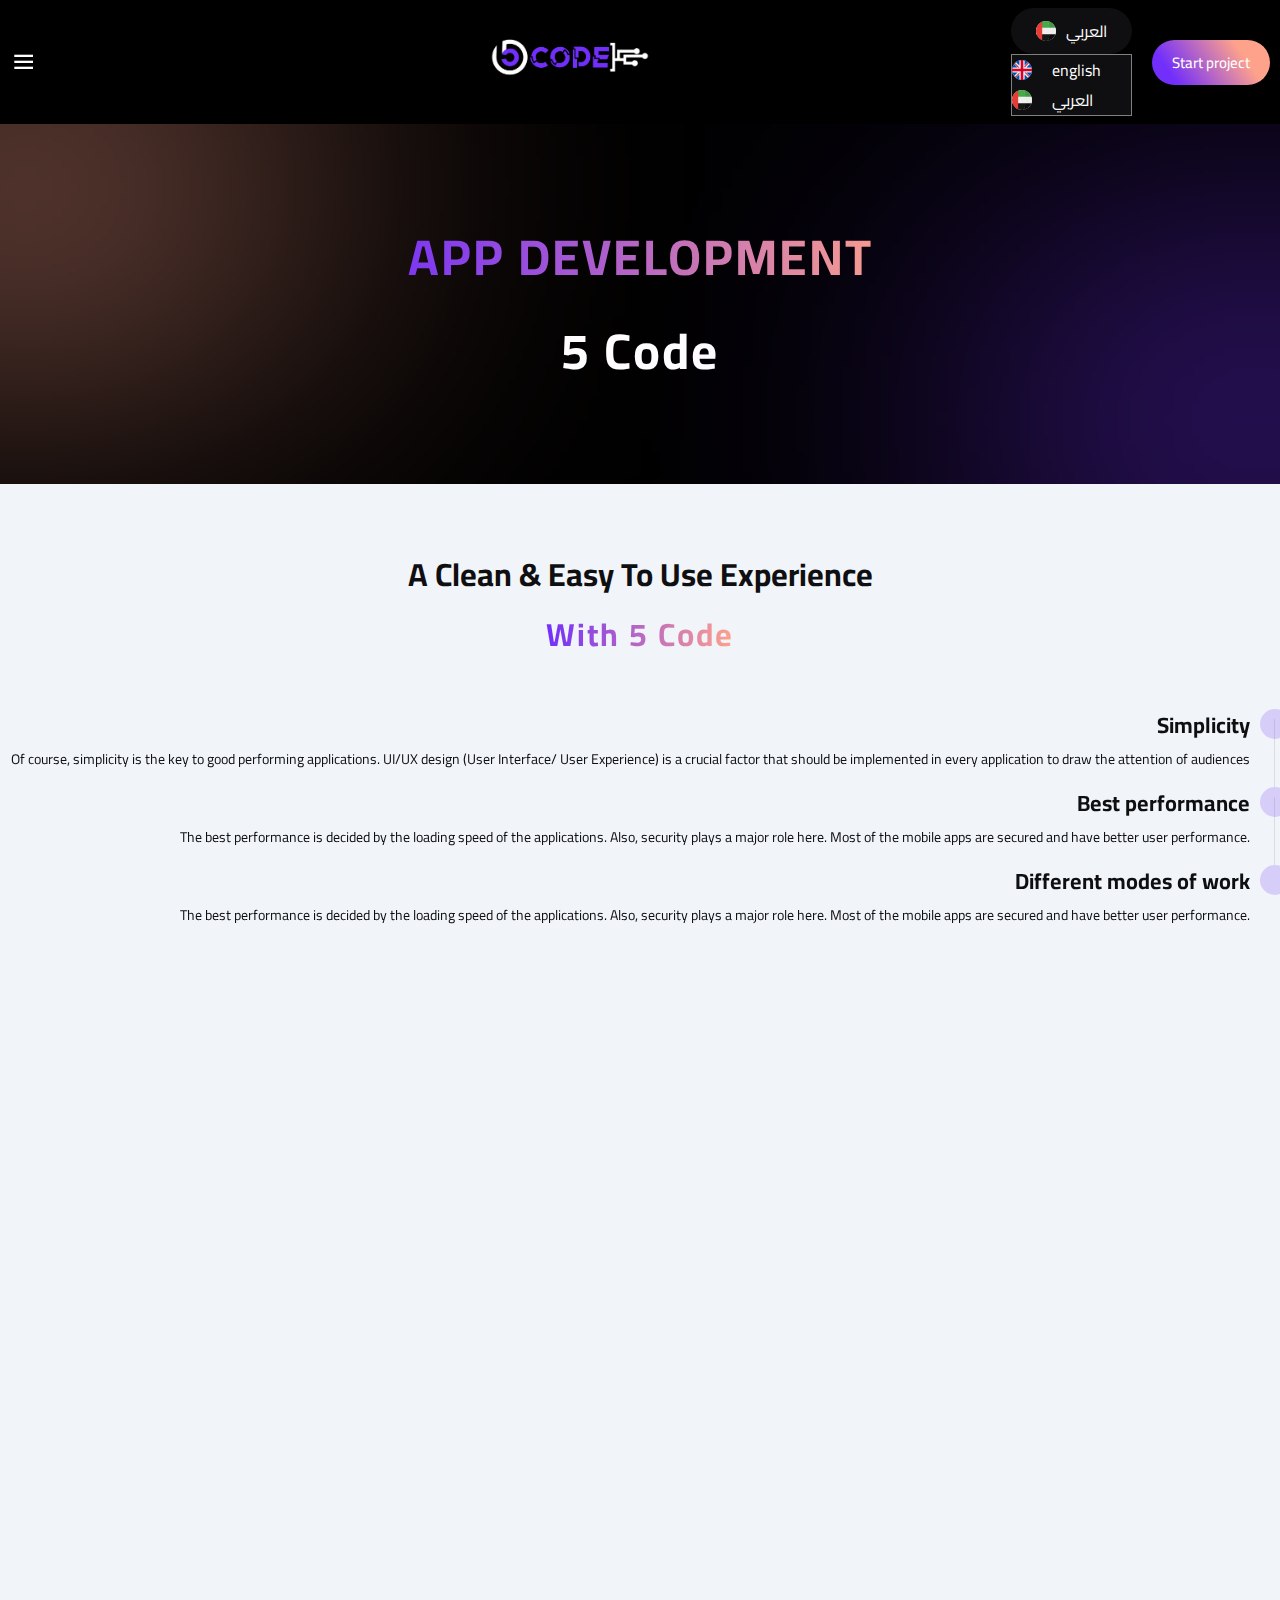
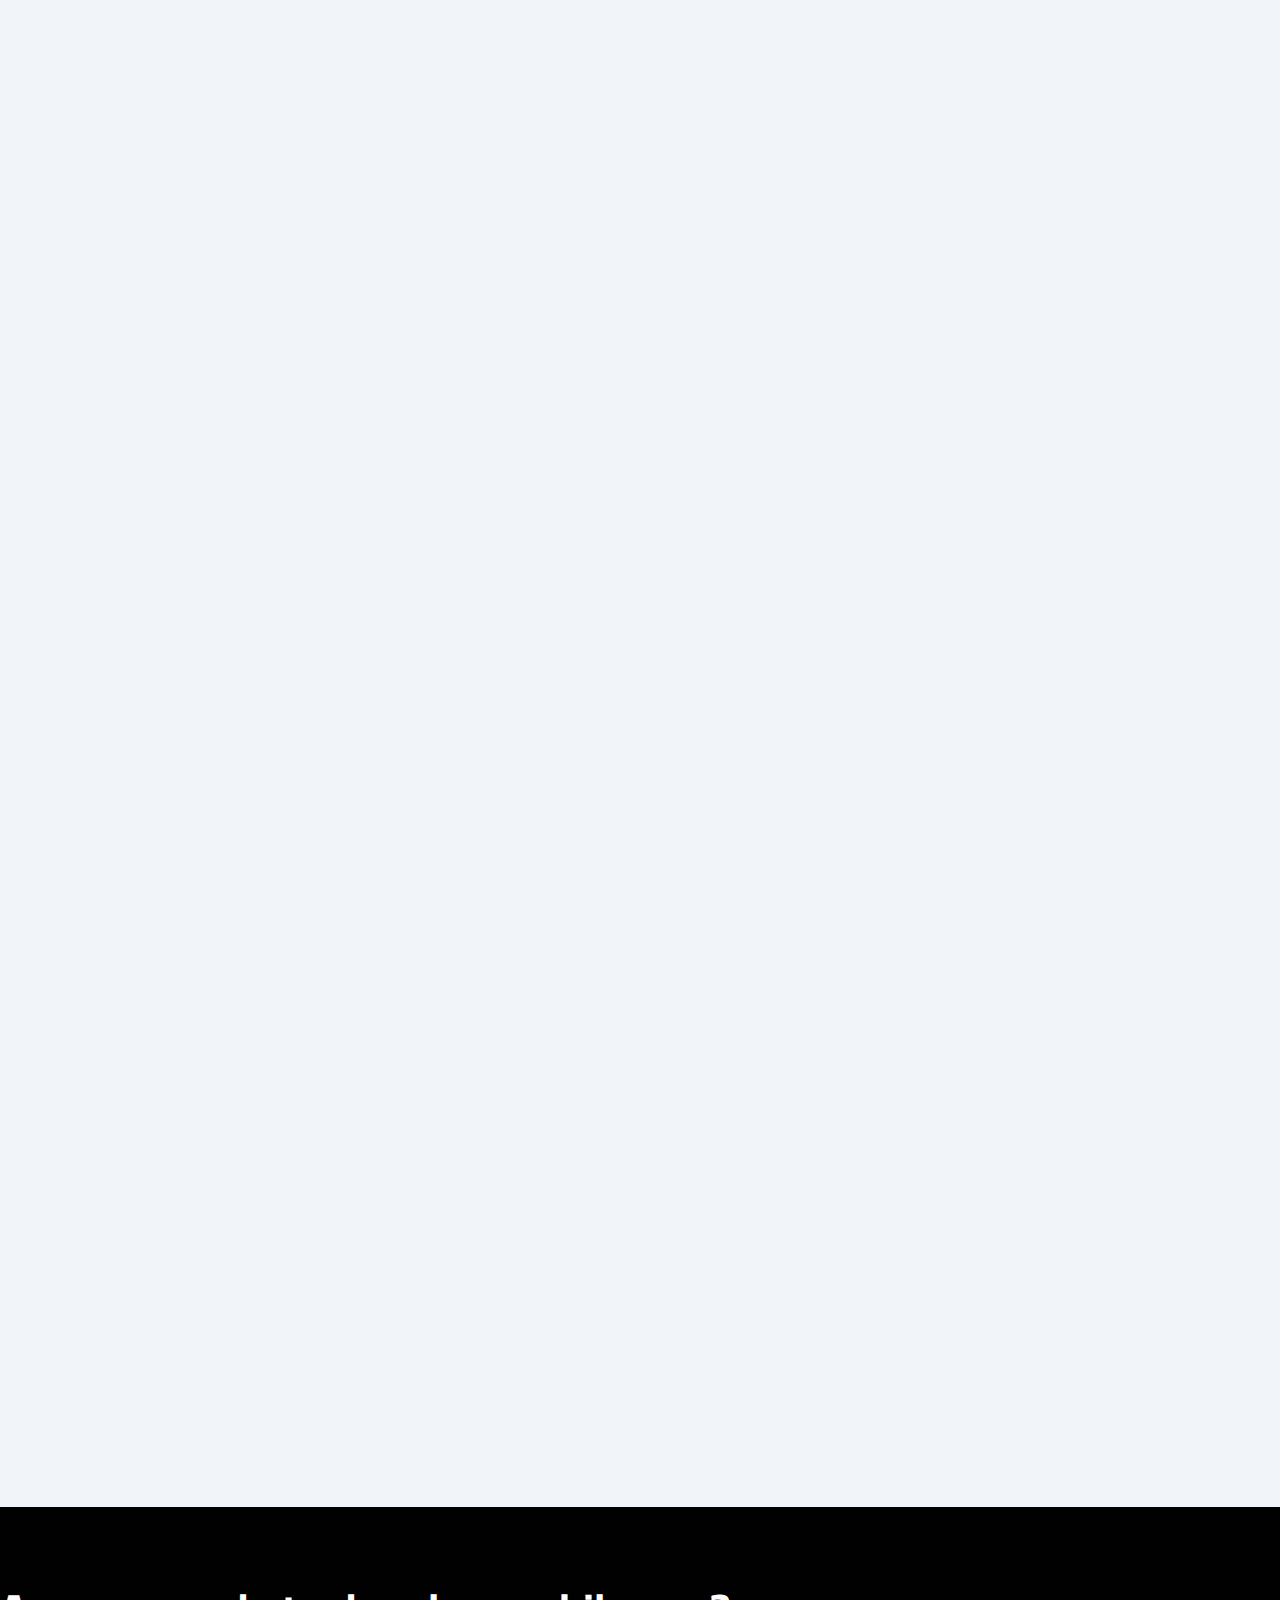
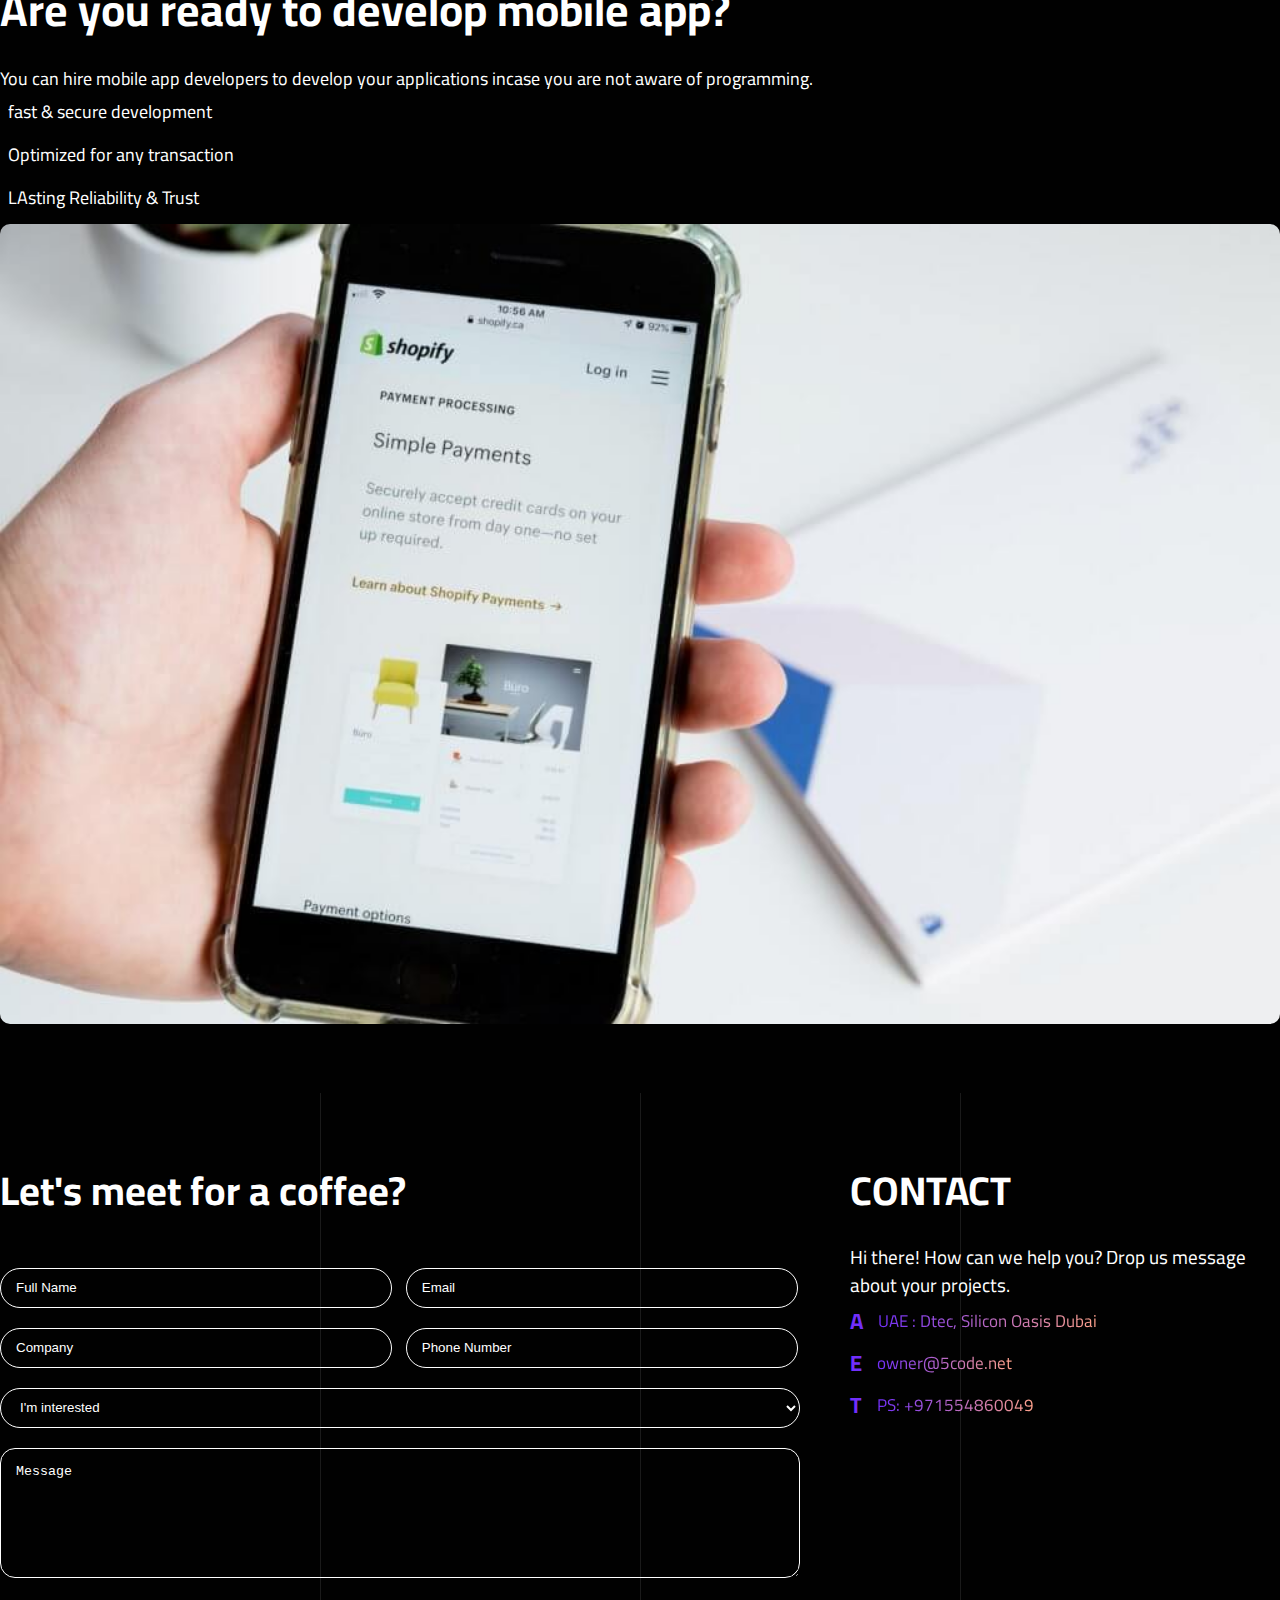
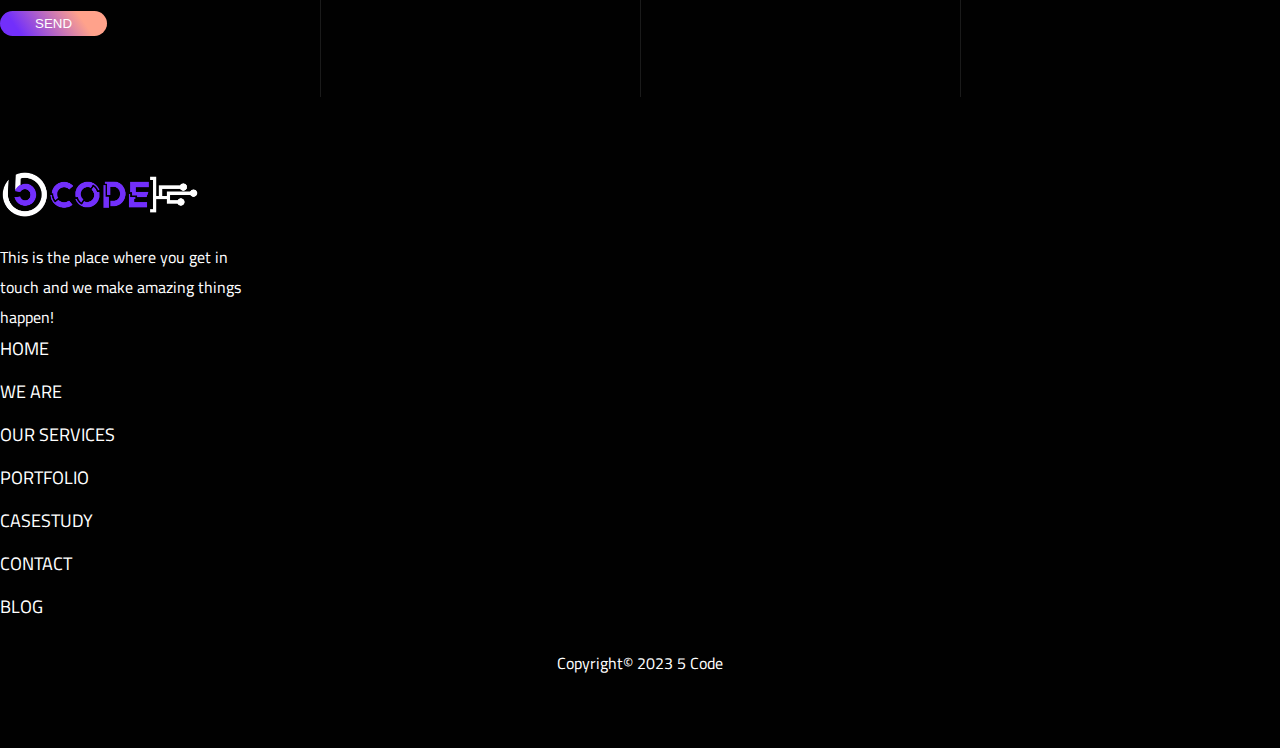
==== commit e356f627: "commit" ====
--- a/app-development.html
+++ b/app-development.html
@@ -96,8 +96,8 @@
             <div class="center">
                 <ul>
                     <li><a href="index.html">Home</a></li>
-                    <li><a href="index.html">We are</a></li>
-                    <li><a href="index.html">Services</a></li>
+                    <li><a href="we-are.html">We are</a></li>
+                    <li><a href="index.html#services">Services</a></li>
                     <li><a href="portfolio.html">Portfolio</a></li>
                     <li><a href="hosting-page.html">Hosting</a></li>
                     <li><a href="contact-us.html">Contact us</a></li>
--- a/css/style.css
+++ b/css/style.css
@@ -14,6 +14,7 @@
   --dark-bg: #010101;
   --secound-dark-bg: #0f0f11;
   --three-dark-bg: transparent;
+  --header-bg: black;
   --color-text: white;
   --border-color: white;
   --bg-box-digital: linear-gradient(
@@ -34,9 +35,10 @@
 
 body.light {
   --dark-bg: #f1f5f9;
+  --secound-dark-bg: #e2e8f0;
+  --three-dark-bg: #e2e8f0;
+  --header-bg: #e2e8f0;
   --color-text: #0f172a;
-  --three-dark-bg: #e2e8f0;
-  --secound-dark-bg: #e2e8f0;
   --border-color: rgb(95 95 95);
   --bg-box-digital: linear-gradient(
     135deg,
@@ -191,10 +193,16 @@
     width: 80px;
   }
 }
+.dropdown {
+  width: -webkit-fit-content;
+  width: -moz-fit-content;
+  width: fit-content;
+}
 .dropdown .btn {
-  background-color: var(--dark-bg) !important;
+  background-color: var(--dark-bg);
   border: none;
   border-radius: 50px;
+  padding: 8px 25px;
   display: -webkit-box;
   display: -ms-flexbox;
   display: flex;
@@ -202,7 +210,7 @@
       -ms-flex-align: center;
           align-items: center;
   gap: 10px;
-  color: var(--color-text);
+  color: var(--color-text) !important;
 }
 .dropdown .btn img {
   width: 20px;
@@ -224,13 +232,21 @@
           align-items: center;
   gap: 20px;
 }
+.dropdown .dropdown-menu li a:hover {
+  background-color: var(--secound-dark-bg) !important;
+}
 .dropdown .dropdown-menu li a img {
   width: 20px;
 }
 
+@media (max-width: 768px) {
+  .dropdown {
+    margin: auto;
+  }
+}
 header {
-  background-color: var(--secound-dark-bg);
-  padding: 8px 0;
+  background-color: var(--header-bg);
+  padding: 8px 10px;
   position: relative;
   z-index: 999999;
 }
@@ -269,6 +285,9 @@
 header .header-warpper .icon-container #active:checked ~ .menu-btn {
   color: #fff;
 }
+header .header-warpper .logo {
+  margin-left: 90px;
+}
 header .header-warpper .logo img {
   width: 160px;
 }
@@ -280,6 +299,9 @@
       -ms-flex-align: center;
           align-items: center;
   gap: 20px;
+}
+header .header-warpper .info .dropdown .btn {
+  background-color: var(--secound-dark-bg);
 }
 header .header-warpper .btn-start {
   border: none;
@@ -292,9 +314,15 @@
 }
 
 @media (max-width: 550px) {
+  header {
+    padding: 8px 0;
+  }
   header .header-warpper .icon-container .menu-btn {
     width: 35px;
     height: 35px;
+  }
+  header .header-warpper .logo {
+    margin-left: 0;
   }
   header .header-warpper .logo img {
     width: 110px;
@@ -1655,6 +1683,9 @@
   .contact-us .content .left form input {
     width: 100%;
   }
+  .contact-us .content .left form input:nth-child(1), .contact-us .content .left form input:nth-child(3) {
+    margin-right: 0 !important;
+  }
 }
 @media (max-width: 600px) {
   .contact-us .content {
@@ -1865,6 +1896,7 @@
       -ms-flex-align: center;
           align-items: center;
   position: relative;
+  gap: 75px;
 }
 .hero .container .content .left,
 .hero .container .content .right {
@@ -1930,7 +1962,7 @@
 }
 .hero .container .content .left .btns .btn-view {
   background-color: var(--secound-dark-bg);
-  color: var(--color-text);
+  color: var(--color-text) !important;
 }
 .hero .container .content .right {
   position: relative;
@@ -1941,7 +1973,7 @@
   text-align: center;
 }
 .hero .container .content .right .image img {
-  width: 100%;
+  width: 90%;
   -webkit-animation: move-hero 3s ease backwards infinite;
           animation: move-hero 3s ease backwards infinite;
 }
@@ -1992,7 +2024,7 @@
     -webkit-box-pack: center;
         -ms-flex-pack: center;
             justify-content: center;
-    gap: 100px;
+    gap: 80px;
     padding: 40px 0;
   }
   .hero .container .content .left,
@@ -2002,6 +2034,10 @@
   .hero .container .content .left .title {
     font-size: 35px;
     margin: auto;
+    width: 100%;
+  }
+  .hero .container .content .left .title span {
+    font-size: 30px;
   }
   .hero .container .content .left .title .light-img {
     width: 75px;
@@ -2012,7 +2048,7 @@
     font-size: 13px;
     line-height: 17px;
     max-width: 290px;
-    margin: 0 auto 10px;
+    margin: 0 auto 15px;
   }
   .hero .container .content .left .btns a {
     padding: 6px 10px;
@@ -2022,7 +2058,7 @@
     text-align: center;
   }
   .hero .container .content .right .image img {
-    width: 100%;
+    width: 95%;
   }
   .hero .container .content .circle {
     right: -30px;
@@ -2627,7 +2663,7 @@
 .hosting-section .line .left .btn-read {
   padding: 8px 30px;
   border-radius: 50px;
-  background-color: var(--secound-dark-bg);
+  background-color: #0f0f11;
   color: white !important;
   display: inline-block;
   margin-top: 15px;
@@ -6254,4 +6290,236 @@
     padding: 5px 15px;
     font-size: 14px;
   }
+}
+.we_are {
+  padding: 60px 0;
+  color: var(--color-text);
+}
+.we_are .line {
+  display: -webkit-box;
+  display: -ms-flexbox;
+  display: flex;
+  -webkit-box-align: center;
+      -ms-flex-align: center;
+          align-items: center;
+  gap: 40px;
+}
+.we_are .line .left,
+.we_are .line .right {
+  width: 50%;
+}
+.we_are .line .left .iamge img {
+  width: 100%;
+  height: 450px;
+  -o-object-fit: cover;
+     object-fit: cover;
+  border-radius: 13px;
+}
+.we_are .line .right .subtitle {
+  font-size: 19px;
+  font-weight: 600;
+  color: #722ffb;
+}
+.we_are .line .right .title {
+  font-size: 40px;
+  font-weight: 700;
+  margin: 1px 0 10px;
+}
+.we_are .line .right .title span {
+  background-image: -webkit-gradient(linear, left top, right top, from(#722ffb), to(#ffa28b));
+  background-image: linear-gradient(to right, #722ffb, #ffa28b);
+  -webkit-background-clip: text;
+  -webkit-text-fill-color: transparent;
+}
+.we_are .line .right .desc {
+  line-height: 1.5;
+  color: gray;
+}
+.we_are .line .right .btn-call {
+  border: none;
+  background: linear-gradient(55.38deg, #722ffb 17.6%, #ffa28b 75.36%);
+  color: white;
+  font-weight: 500;
+  padding: 5px 20px;
+  font-size: 15px;
+  border-radius: 50px;
+}
+
+@media (max-width: 768px) {
+  .we_are .line {
+    -webkit-box-orient: vertical;
+    -webkit-box-direction: normal;
+        -ms-flex-direction: column;
+            flex-direction: column;
+    text-align: center;
+  }
+  .we_are .line .left,
+.we_are .line .right {
+    width: 100%;
+  }
+  .we_are .line .left .iamge img {
+    height: 260px;
+  }
+  .we_are .line .right .subtitle {
+    font-size: 15px;
+  }
+  .we_are .line .right .title {
+    font-size: 20px;
+  }
+  .we_are .line .right .desc {
+    font-size: 14px;
+    margin-bottom: 5px;
+  }
+  .we_are .line .right .btn-call {
+    display: inline-block;
+    padding: 3px 17px;
+    font-size: 13px;
+  }
+}
+.our_team {
+  padding: 60px 0;
+  background-color: var(--secound-dark-bg);
+  color: var(--color-text);
+}
+.our_team .title {
+  font-size: 35px;
+  font-weight: 700;
+  letter-spacing: 2px;
+}
+.our_team .boxs {
+  margin-top: 40px;
+  display: -ms-grid;
+  display: grid;
+  grid-template-columns: repeat(auto-fill, minmax(350px, 1fr));
+  gap: 30px;
+  max-width: 1150px;
+  margin: 40px auto 0;
+}
+.our_team .boxs .box {
+  position: relative;
+  height: 400px;
+  border-radius: 10px;
+  overflow: hidden;
+  cursor: pointer;
+}
+.our_team .boxs .box:hover::before {
+  opacity: 1;
+}
+.our_team .boxs .box:hover .content {
+  opacity: 1;
+}
+.our_team .boxs .box:hover .content h4 {
+  -webkit-transform: translateY(0);
+          transform: translateY(0);
+}
+.our_team .boxs .box:hover .content span {
+  -webkit-transform: translateY(0);
+          transform: translateY(0);
+}
+.our_team .boxs .box:hover .social_media a {
+  -webkit-transform: translateY(0) scale(1);
+          transform: translateY(0) scale(1);
+  opacity: 1;
+}
+.our_team .boxs .box::before {
+  background: -webkit-gradient(linear, left top, left bottom, from(rgba(114, 47, 251, 0.6196078431)), to(#000));
+  background: linear-gradient(to bottom, rgba(114, 47, 251, 0.6196078431), #000 100%);
+  position: absolute;
+  left: 0;
+  right: 0;
+  width: 100%;
+  height: 100%;
+  content: "";
+  z-index: 1;
+  opacity: 0;
+  -webkit-transition: all 0.3s cubic-bezier(0.645, 0.045, 0.355, 1);
+  transition: all 0.3s cubic-bezier(0.645, 0.045, 0.355, 1);
+}
+.our_team .boxs .box img {
+  width: 100%;
+  height: 100%;
+  -o-object-fit: cover;
+     object-fit: cover;
+}
+.our_team .boxs .box .content {
+  position: absolute;
+  bottom: 0;
+  left: 0;
+  width: 100%;
+  padding: 35px 40px;
+  z-index: 2;
+  opacity: 0;
+  -webkit-transition: all 0.3s;
+  transition: all 0.3s;
+}
+.our_team .boxs .box .content h4 {
+  font-weight: 700;
+  margin-bottom: 0;
+  -webkit-transform: translateY(10px);
+          transform: translateY(10px);
+  -webkit-transition: all 0.3s;
+  transition: all 0.3s;
+}
+.our_team .boxs .box .content span {
+  color: gray;
+  -webkit-transform: translateY(10px);
+          transform: translateY(10px);
+  -webkit-transition: all 0.3s;
+  transition: all 0.3s;
+  display: block;
+}
+.our_team .boxs .box .social_media {
+  position: absolute;
+  top: 25px;
+  left: 35px;
+  padding: 0;
+  z-index: 2;
+  list-style: none;
+  display: -webkit-box;
+  display: -ms-flexbox;
+  display: flex;
+  margin: 0 -10px;
+  gap: 15px;
+}
+.our_team .boxs .box .social_media a {
+  -webkit-transform: translateY(8px) scale(0.8);
+          transform: translateY(8px) scale(0.8);
+  -webkit-transition: all 0.3s;
+  transition: all 0.3s;
+  opacity: 0;
+}
+.our_team .boxs .box .social_media a:nth-child(1) {
+  -webkit-transition-delay: 0.2s;
+          transition-delay: 0.2s;
+}
+.our_team .boxs .box .social_media a:nth-child(2) {
+  -webkit-transition-delay: 0.4s;
+          transition-delay: 0.4s;
+}
+.our_team .boxs .box .social_media a:nth-child(3) {
+  -webkit-transition-delay: 0.6s;
+          transition-delay: 0.6s;
+}
+.our_team .boxs .box .social_media a i {
+  font-size: 20px;
+}
+
+@media (max-width: 991px) {
+  .our_team .boxs {
+    grid-template-columns: repeat(auto-fill, minmax(220px, 1fr));
+  }
+}
+@media (max-width: 600px) {
+  .our_team {
+    padding: 30px 0;
+  }
+  .our_team .title {
+    font-size: 22px;
+  }
+  .our_team .boxs {
+    margin-top: 20px;
+  }
+  .our_team .boxs .box {
+    height: 330px;
+  }
 }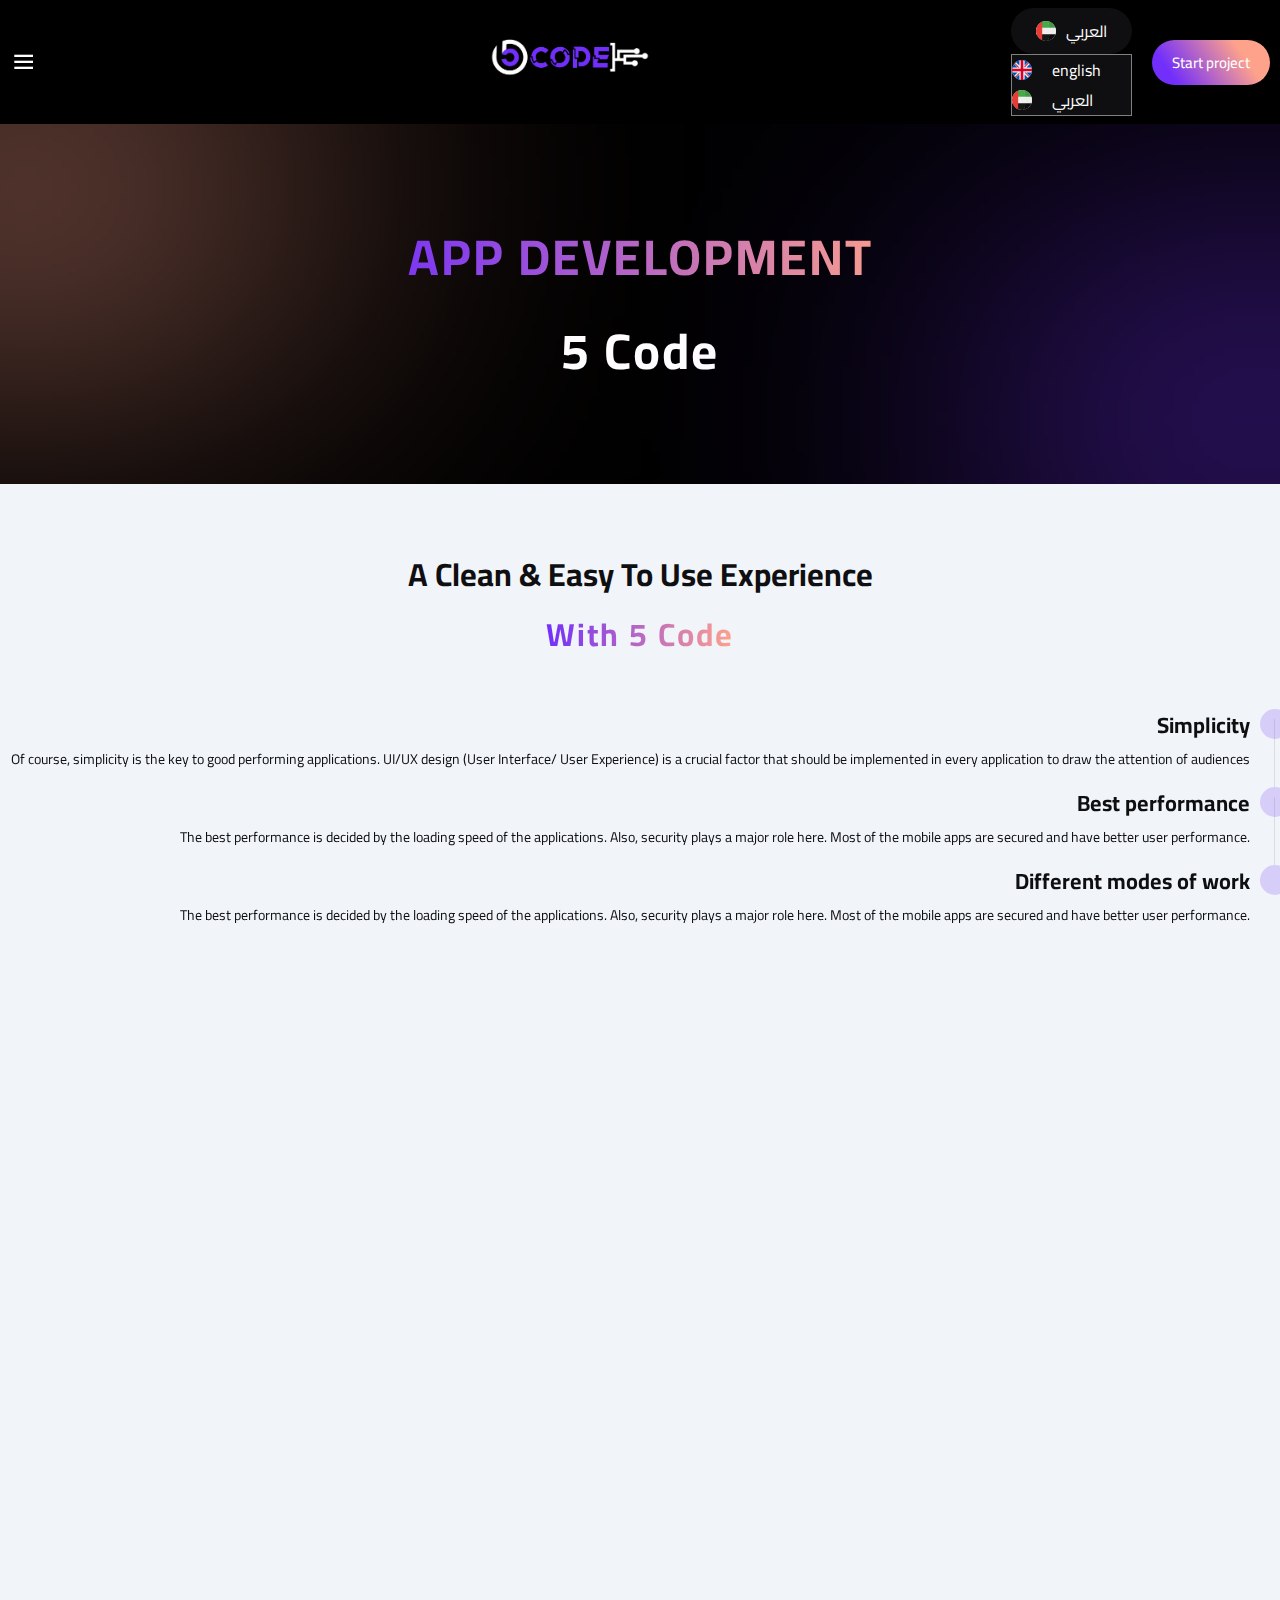
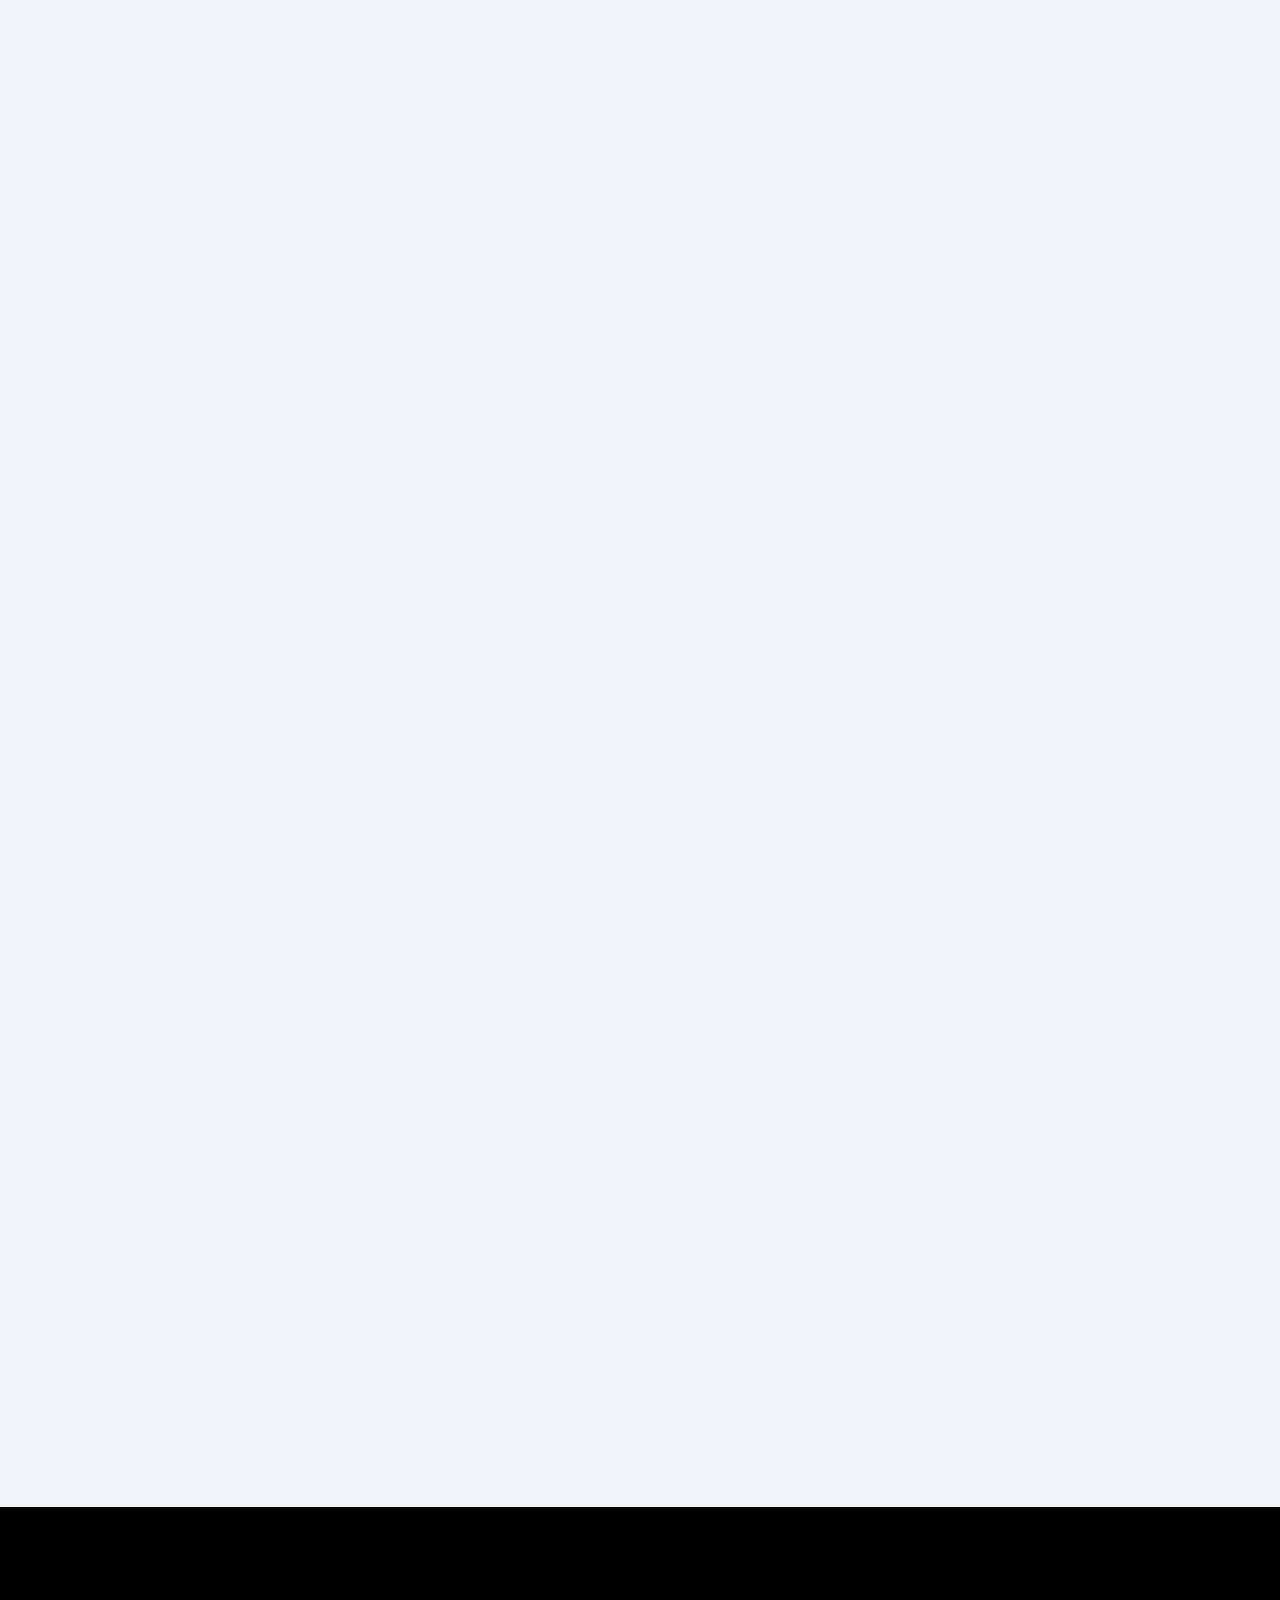
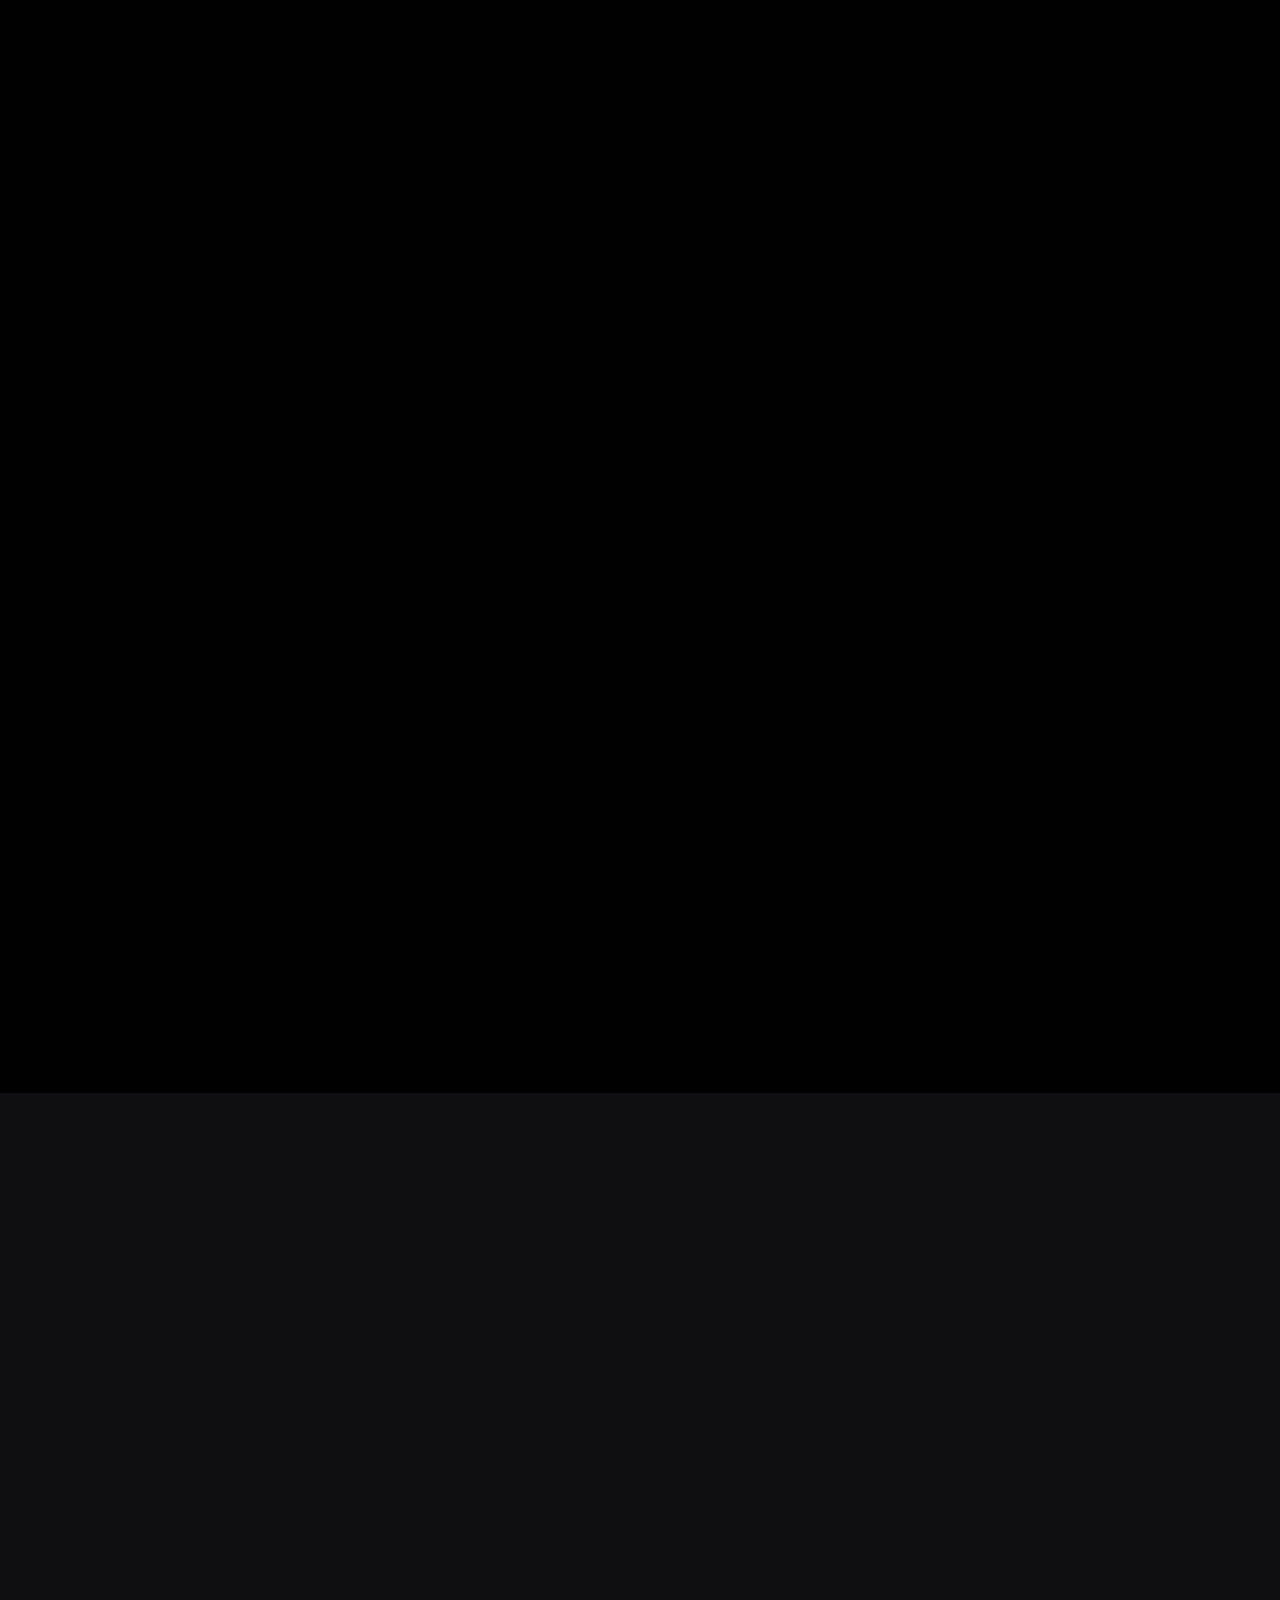
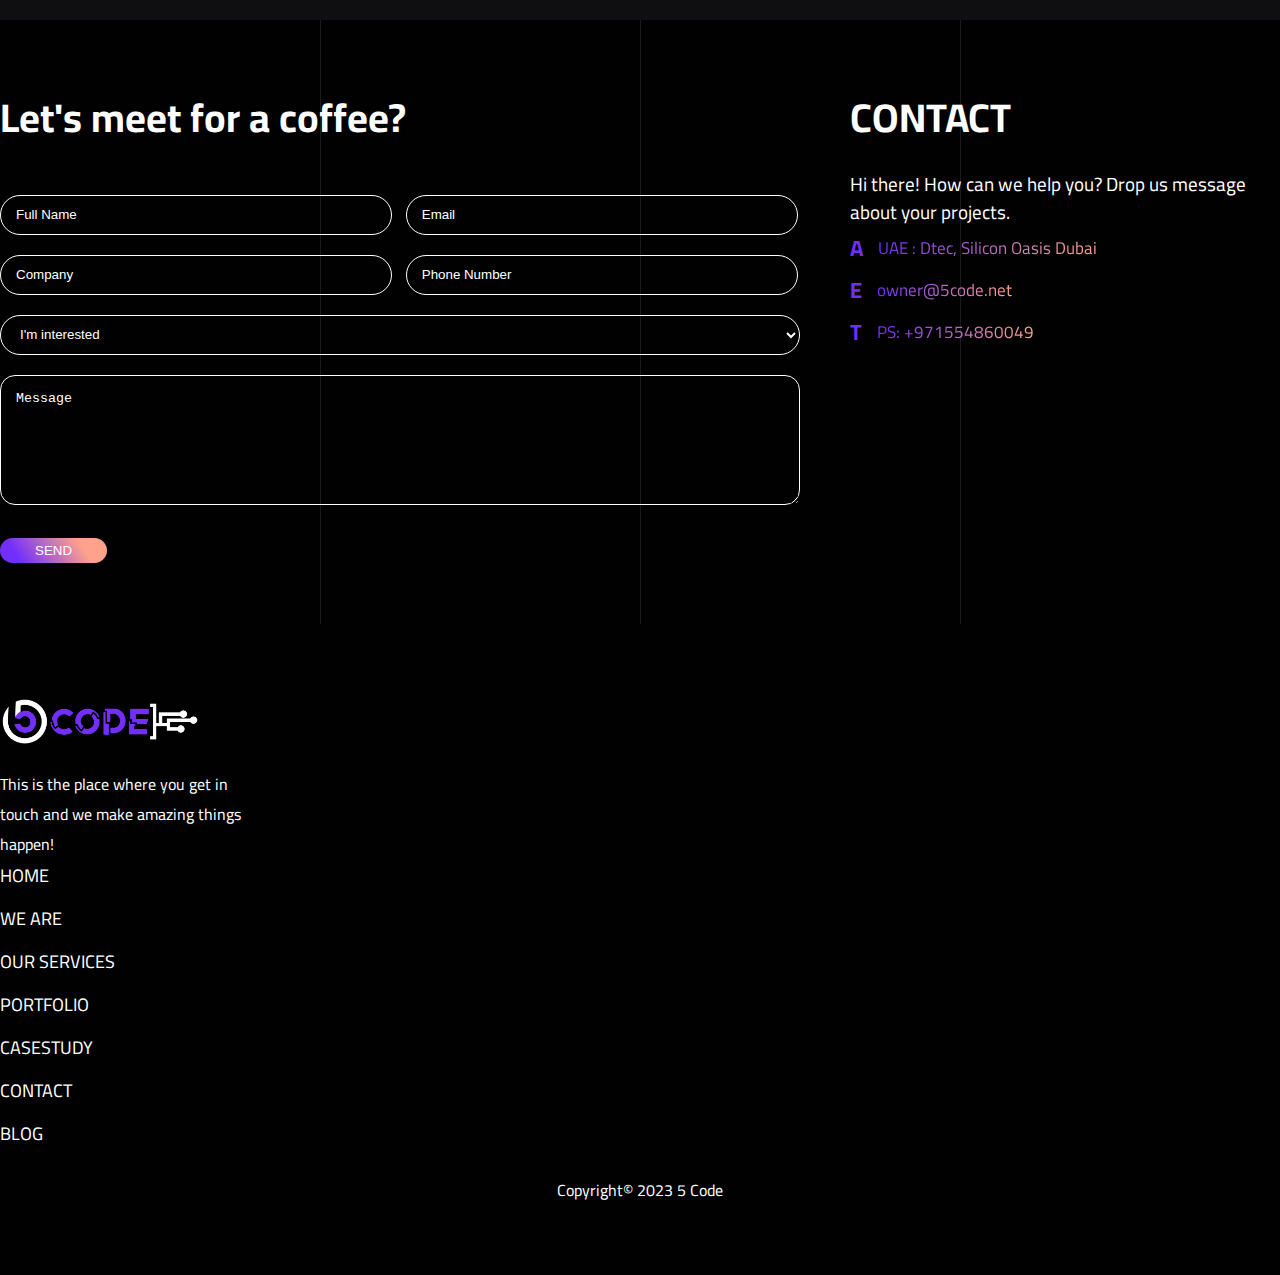
==== commit 607819aa: "commit" ====
--- a/app-development.html
+++ b/app-development.html
@@ -253,7 +253,7 @@
       <div class="info-app">
         <div class="container">
             <div class="row line">
-                <div class="col-12 col-md-6 left">
+                <div class="col-12 col-md-6 left" data-aos="fade-up">
                     <h2 class="title">Are you ready to develop mobile app?</h2>
                     <p class="desc">You can hire mobile app developers to develop your applications incase you are not aware of programming. </p>
                     <div class="features">
@@ -271,7 +271,7 @@
                         </div>
                     </div>
                 </div>
-                <div class="col-12 col-md-6  right">
+                <div class="col-12 col-md-6  right" data-aos="fade-down">
                     <div class="image">
                         <img src="images/Blog-img.jpg" alt="">
                     </div>
@@ -280,6 +280,44 @@
         </div>
       </div>
        <!-- end info app -->
+
+       <!-- start services app -->
+      <div class="services_app">
+        <div class="container">
+          <div class="line">
+            <div class="left" data-aos="fade-right">
+              <h1 class="title">Start-to-end app development agency</h1>
+              <p class="desc">Pellentesque posuere vestibulum lorem, ut efficitur erat tristique sed. Ut vitae tincidunt ante.</p>
+              <p class="desc">Donec vulputate urna sed rutrum venenatis. Cras consequat magna quis arcu elementum, quis congue risus volutpat. Praesent tortor nulla, ullamcorper.</p>
+            </div>
+            <div class="right" data-aos="fade-left">
+              <div class="boxs">
+                <div class="box">
+                  <i class='bx bx-copy' ></i>
+                  <h4>Mobility Services Strategy</h4>
+                  <p>Morbi pharetra sapien ut mattis viverra. Curabitur sit amet mattis.</p>
+                </div>
+                 <div class="box active">
+                 <i class='bx bx-desktop'></i>
+                  <h4>Design & User Experience</h4>
+                  <p>Donec pellentesque turpis utium lorem imperdiet semper viverra.</p>
+                </div>
+                 <div class="box">
+                  <i class='bx bxl-graphql' ></i>
+                  <h4>Native App Development</h4>
+                  <p>Morbi pharetra sapien ut mattis viverra. Curabitur sit amet mattis.</p>
+                </div>
+                 <div class="box">
+                  <i class='bx bx-line-chart' ></i>
+                  <h4>Maintenance & Monitoring</h4>
+                  <p>Donec pellentesque turpis utium lorem imperdiet semper viverra.</p>
+                </div>
+              </div>
+            </div>
+          </div>
+        </div>
+      </div>
+       <!-- end services app -->
 
       <!-- start contact-us -->
     <div class="contact-us">
--- a/css/style.css
+++ b/css/style.css
@@ -35,9 +35,9 @@
 
 body.light {
   --dark-bg: #f1f5f9;
-  --secound-dark-bg: #e2e8f0;
-  --three-dark-bg: #e2e8f0;
-  --header-bg: #e2e8f0;
+  --secound-dark-bg: #cfd9e7;
+  --three-dark-bg: #cfd9e7;
+  --header-bg: #121a2b;
   --color-text: #0f172a;
   --border-color: rgb(95 95 95);
   --bg-box-digital: linear-gradient(
@@ -280,7 +280,7 @@
 }
 header .header-warpper .icon-container .menu-btn i {
   font-size: 28px;
-  color: var(--color-text);
+  color: white;
 }
 header .header-warpper .icon-container #active:checked ~ .menu-btn {
   color: #fff;
@@ -2247,6 +2247,16 @@
   /* Animation */
   /*Shrinking for mobile*/
 }
+.featured .red-shadow {
+  position: absolute;
+  z-index: 7;
+  bottom: 1%;
+  left: -11%;
+  padding: 10% 22%;
+  background: linear-gradient(29deg, #722ffb 24%, #ffa28b 75%);
+  -webkit-filter: blur(-138em);
+  filter: blur(12em);
+}
 .featured .line {
   -webkit-box-align: center;
       -ms-flex-align: center;
@@ -3731,6 +3741,116 @@
     font-size: 15px;
   }
 }
+.services_app {
+  padding: 60px 0;
+  background-color: var(--secound-dark-bg);
+  color: var(--color-text);
+}
+.services_app .line {
+  display: -webkit-box;
+  display: -ms-flexbox;
+  display: flex;
+  -webkit-box-align: center;
+      -ms-flex-align: center;
+          align-items: center;
+  gap: 30px;
+}
+.services_app .line .left,
+.services_app .line .right {
+  width: 50%;
+}
+.services_app .line .left .title {
+  font-size: 35px;
+  font-weight: 700;
+  margin-bottom: 10px;
+}
+.services_app .line .left .desc {
+  margin-bottom: 10px;
+  font-size: 17px;
+  color: #9f9f9f;
+}
+.services_app .line .right .boxs {
+  display: -ms-grid;
+  display: grid;
+  -ms-grid-columns: 50% 15px 50%;
+  grid-template-columns: 50% 50%;
+  gap: 15px;
+}
+.services_app .line .right .boxs .box {
+  background-color: var(--dark-bg);
+  border-radius: 10px;
+  padding: 20px;
+  cursor: pointer;
+}
+.services_app .line .right .boxs .box.active {
+  background-image: linear-gradient(127deg, #ffa28b 0%, #722ffb 91%);
+}
+.services_app .line .right .boxs .box:hover {
+  background-image: linear-gradient(127deg, #ffa28b 0%, #722ffb 91%);
+}
+.services_app .line .right .boxs .box i {
+  font-size: 40px;
+  color: #722ffb;
+}
+.services_app .line .right .boxs .box h4 {
+  font-size: 20px;
+  font-weight: 700;
+  margin-bottom: 5px;
+  margin-top: 10px;
+}
+.services_app .line .right .boxs .box p {
+  color: #c2c2c2;
+  font-size: 15px;
+}
+
+@media (max-width: 768px) {
+  .services_app {
+    padding: 30px 0;
+  }
+  .services_app .line {
+    -webkit-box-orient: vertical;
+    -webkit-box-direction: normal;
+        -ms-flex-direction: column;
+            flex-direction: column;
+    text-align: center;
+  }
+  .services_app .line .left,
+.services_app .line .right {
+    width: 100%;
+  }
+}
+@media (max-width: 450px) {
+  .services_app .line {
+    gap: 15px;
+  }
+  .services_app .line .left .title {
+    font-size: 22px;
+    margin-bottom: 5px;
+  }
+  .services_app .line .left .desc {
+    margin-bottom: 3px;
+    font-size: 14px;
+  }
+  .services_app .line .right .boxs {
+    -ms-grid-columns: 100%;
+    grid-template-columns: 100%;
+  }
+  .services_app .line .right .boxs .box {
+    padding: 15px;
+  }
+  .services_app .line .right .boxs .box i {
+    font-size: 35px;
+  }
+  .services_app .line .right .boxs .box h4 {
+    font-size: 17px;
+    margin-bottom: 1px;
+    margin-top: 5px;
+  }
+  .services_app .line .right .boxs .box p {
+    font-size: 14px;
+    margin-bottom: 0;
+  }
+}
 .about-web {
   padding: 60px 0;
   background-color: white;
@@ -5114,6 +5234,7 @@
   -webkit-transition: 0.3s;
   transition: 0.3s;
   line-height: 40px;
+  border: none;
 }
 
 @media (max-width: 991px) {
@@ -5182,6 +5303,115 @@
     font-size: 15px;
   }
 }
+.model_pricing {
+  position: fixed;
+  top: 0;
+  left: 0;
+  height: 100%;
+  width: 100%;
+  background-color: rgba(0, 0, 0, 0.235);
+  display: -webkit-box;
+  display: -ms-flexbox;
+  display: flex;
+  -webkit-box-align: center;
+      -ms-flex-align: center;
+          align-items: center;
+  -webkit-box-pack: center;
+      -ms-flex-pack: center;
+          justify-content: center;
+  opacity: 0;
+  visibility: hidden;
+  -webkit-transition: all 0.4s;
+  transition: all 0.4s;
+}
+.model_pricing.active {
+  opacity: 1;
+  visibility: visible;
+}
+.model_pricing.active .content {
+  -webkit-transform: translateY(0);
+          transform: translateY(0);
+}
+.model_pricing .content {
+  padding: 20px;
+  border-radius: 10px;
+  background-color: white;
+  color: #010101;
+  width: 100%;
+  max-width: 400px;
+  -webkit-transition: all 0.4s;
+  transition: all 0.4s;
+  -webkit-transform: translateY(30px);
+          transform: translateY(30px);
+}
+.model_pricing .content .head {
+  display: -webkit-box;
+  display: -ms-flexbox;
+  display: flex;
+  -webkit-box-align: center;
+      -ms-flex-align: center;
+          align-items: center;
+  -webkit-box-pack: justify;
+      -ms-flex-pack: justify;
+          justify-content: space-between;
+  margin-bottom: 15px;
+}
+.model_pricing .content .head h4 {
+  font-weight: 700;
+  font-size: 22px;
+  margin-bottom: 0;
+}
+.model_pricing .content .head i {
+  font-size: 20px;
+  cursor: pointer;
+}
+.model_pricing .content form {
+  margin-bottom: 15px;
+}
+.model_pricing .content form .input_item:not(:last-child) {
+  margin-bottom: 10px;
+}
+.model_pricing .content form .input_item label {
+  display: block;
+  font-weight: 600;
+  font-size: 17px;
+}
+.model_pricing .content form .input_item input,
+.model_pricing .content form .input_item select {
+  width: 100%;
+  border: 1px solid rgb(194, 196, 208);
+  outline: none;
+  border-radius: 8px;
+  padding: 5px 10px;
+}
+.model_pricing .content form .input_item select {
+  padding: 3px 10px;
+}
+.model_pricing .content .bottom {
+  display: -webkit-box;
+  display: -ms-flexbox;
+  display: flex;
+  -webkit-box-align: center;
+      -ms-flex-align: center;
+          align-items: center;
+  gap: 10px;
+  -webkit-box-pack: end;
+      -ms-flex-pack: end;
+          justify-content: flex-end;
+}
+.model_pricing .content .bottom button {
+  border: none;
+  border-radius: 6px;
+  padding: 5px 15px;
+}
+.model_pricing .content .bottom .btn_cancel {
+  background-color: rgb(224, 224, 224);
+}
+.model_pricing .content .bottom .btn_Send {
+  background-color: #722ffb;
+  color: white;
+}
+
 .questions_section {
   padding: 60px 0;
   background-color: var(--secound-dark-bg);
@@ -6265,6 +6495,9 @@
   }
 }
 @media (max-width: 600px) {
+  .form_contact {
+    padding: 30px 0;
+  }
   .form_contact .content .title {
     font-size: 20px;
   }
@@ -6289,6 +6522,100 @@
   .form_contact .content form .btn_form {
     padding: 5px 15px;
     font-size: 14px;
+  }
+}
+.location_map {
+  padding: 50px 0;
+}
+.location_map .line {
+  display: -webkit-box;
+  display: -ms-flexbox;
+  display: flex;
+  -webkit-box-align: center;
+      -ms-flex-align: center;
+          align-items: center;
+  gap: 40px;
+}
+.location_map .line .left,
+.location_map .line .right {
+  width: 50%;
+}
+.location_map .line .left h4 {
+  font-weight: 700;
+  font-size: 35px;
+  margin-bottom: 0;
+  background-image: -webkit-gradient(linear, left top, right top, from(#722ffb), to(#ffa28b));
+  background-image: linear-gradient(to right, #722ffb, #ffa28b);
+  -webkit-background-clip: text;
+  -webkit-text-fill-color: transparent;
+  letter-spacing: 2px;
+}
+.location_map .line .left .branches {
+  margin-top: 30px;
+}
+.location_map .line .left .branches .branche {
+  background-color: var(--secound-dark-bg);
+  padding: 20px;
+  border-radius: 10px;
+}
+.location_map .line .left .branches .branche:not(:last-child) {
+  margin-bottom: 20px;
+}
+.location_map .line .left .branches .branche h5 {
+  font-size: 27px;
+}
+.location_map .line .left .branches .branche p {
+  margin-bottom: 5px;
+  margin-left: 15px;
+}
+.location_map .line .left .branches .branche p i {
+  color: #722ffb;
+  margin-right: 5px;
+  font-size: 15px;
+}
+.location_map .line .left .branches .branche p span {
+  font-size: 15px;
+}
+.location_map .line .right iframe {
+  height: 500px;
+}
+
+@media (max-width: 768px) {
+  .location_map {
+    padding: 30px 0;
+  }
+  .location_map .line {
+    -webkit-box-orient: vertical;
+    -webkit-box-direction: normal;
+        -ms-flex-direction: column;
+            flex-direction: column;
+    gap: 20px;
+  }
+  .location_map .line .left,
+.location_map .line .right {
+    width: 100%;
+  }
+  .location_map .line .left {
+    text-align: center;
+  }
+  .location_map .line .left h4 {
+    font-size: 25px;
+  }
+  .location_map .line .left .branches {
+    margin-top: 15px;
+  }
+  .location_map .line .left .branches .branche {
+    padding: 10px;
+  }
+  .location_map .line .left .branches .branche h5 {
+    font-size: 20px;
+  }
+  .location_map .line .left .branches .branche p {
+    margin-left: 0;
+  }
+  .location_map .line .left .branches .branche p i,
+.location_map .line .left .branches .branche p span {
+    font-size: 13px;
   }
 }
 .we_are {
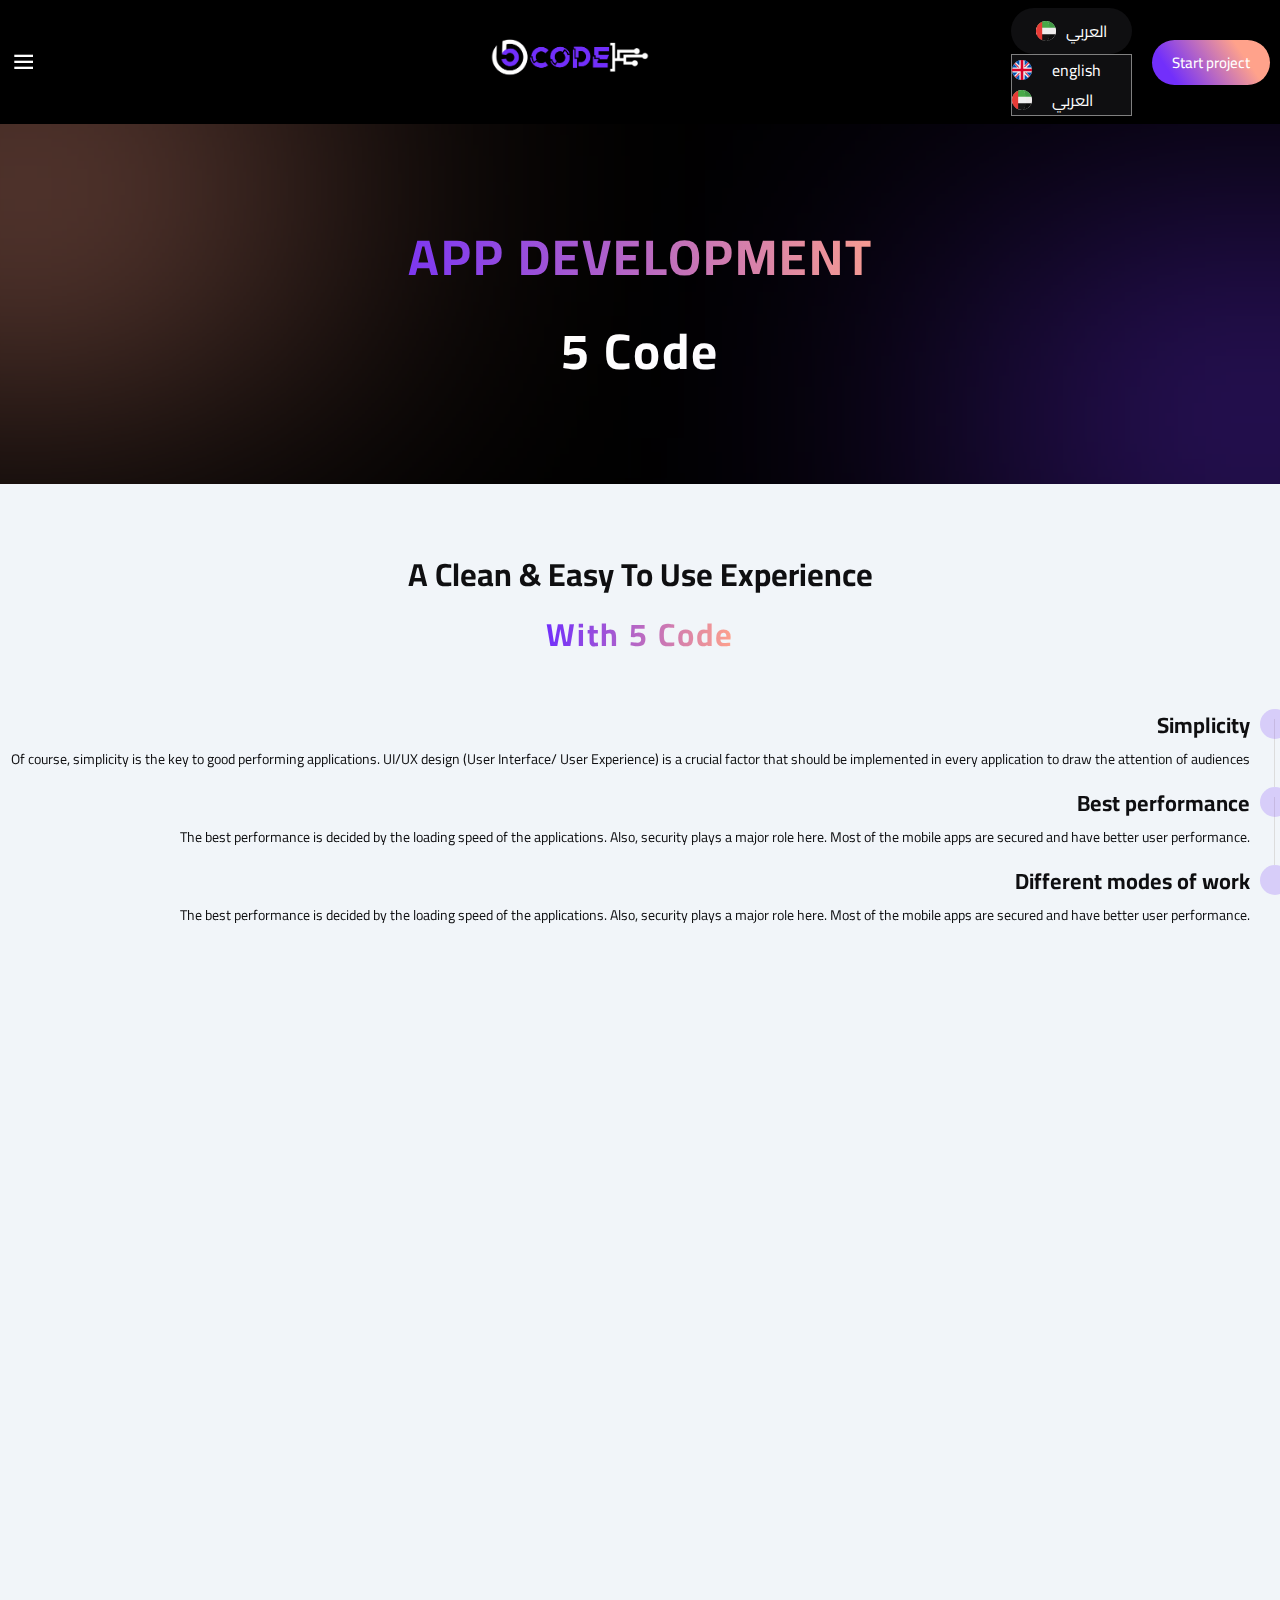
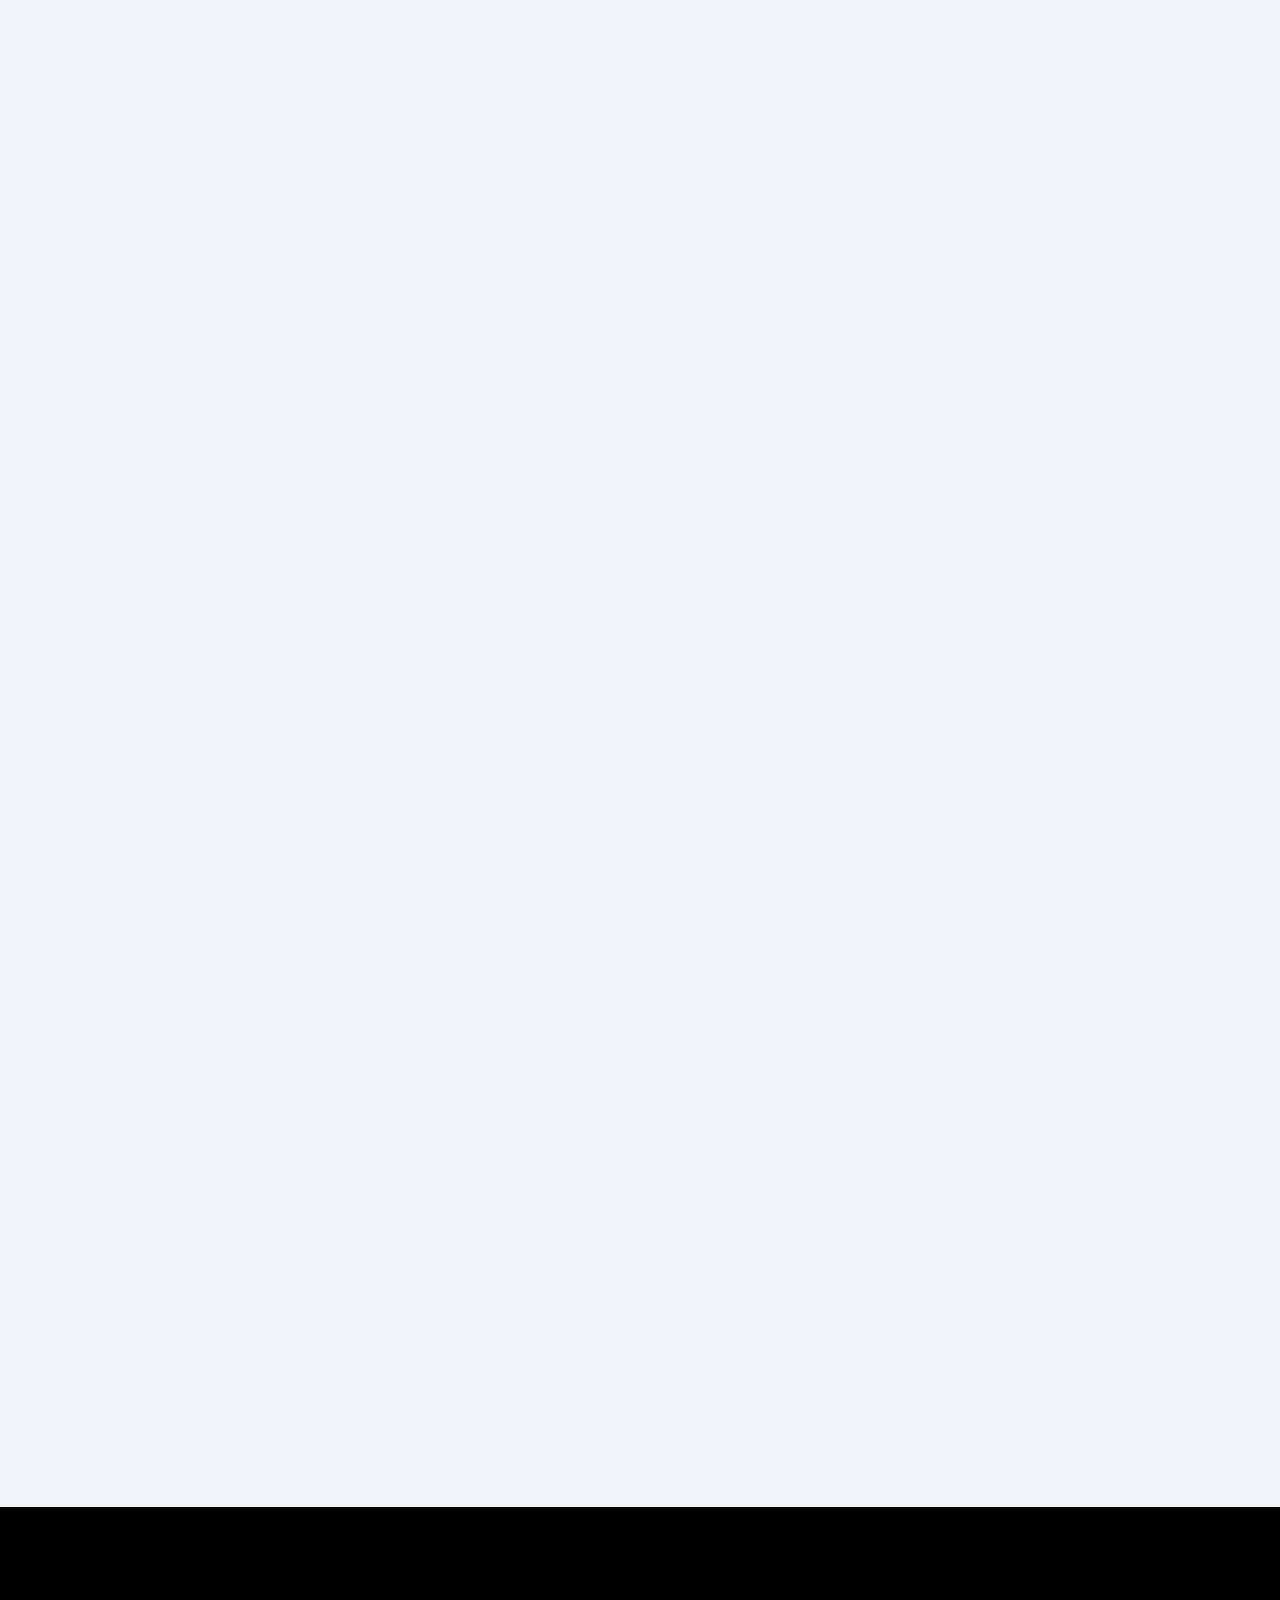
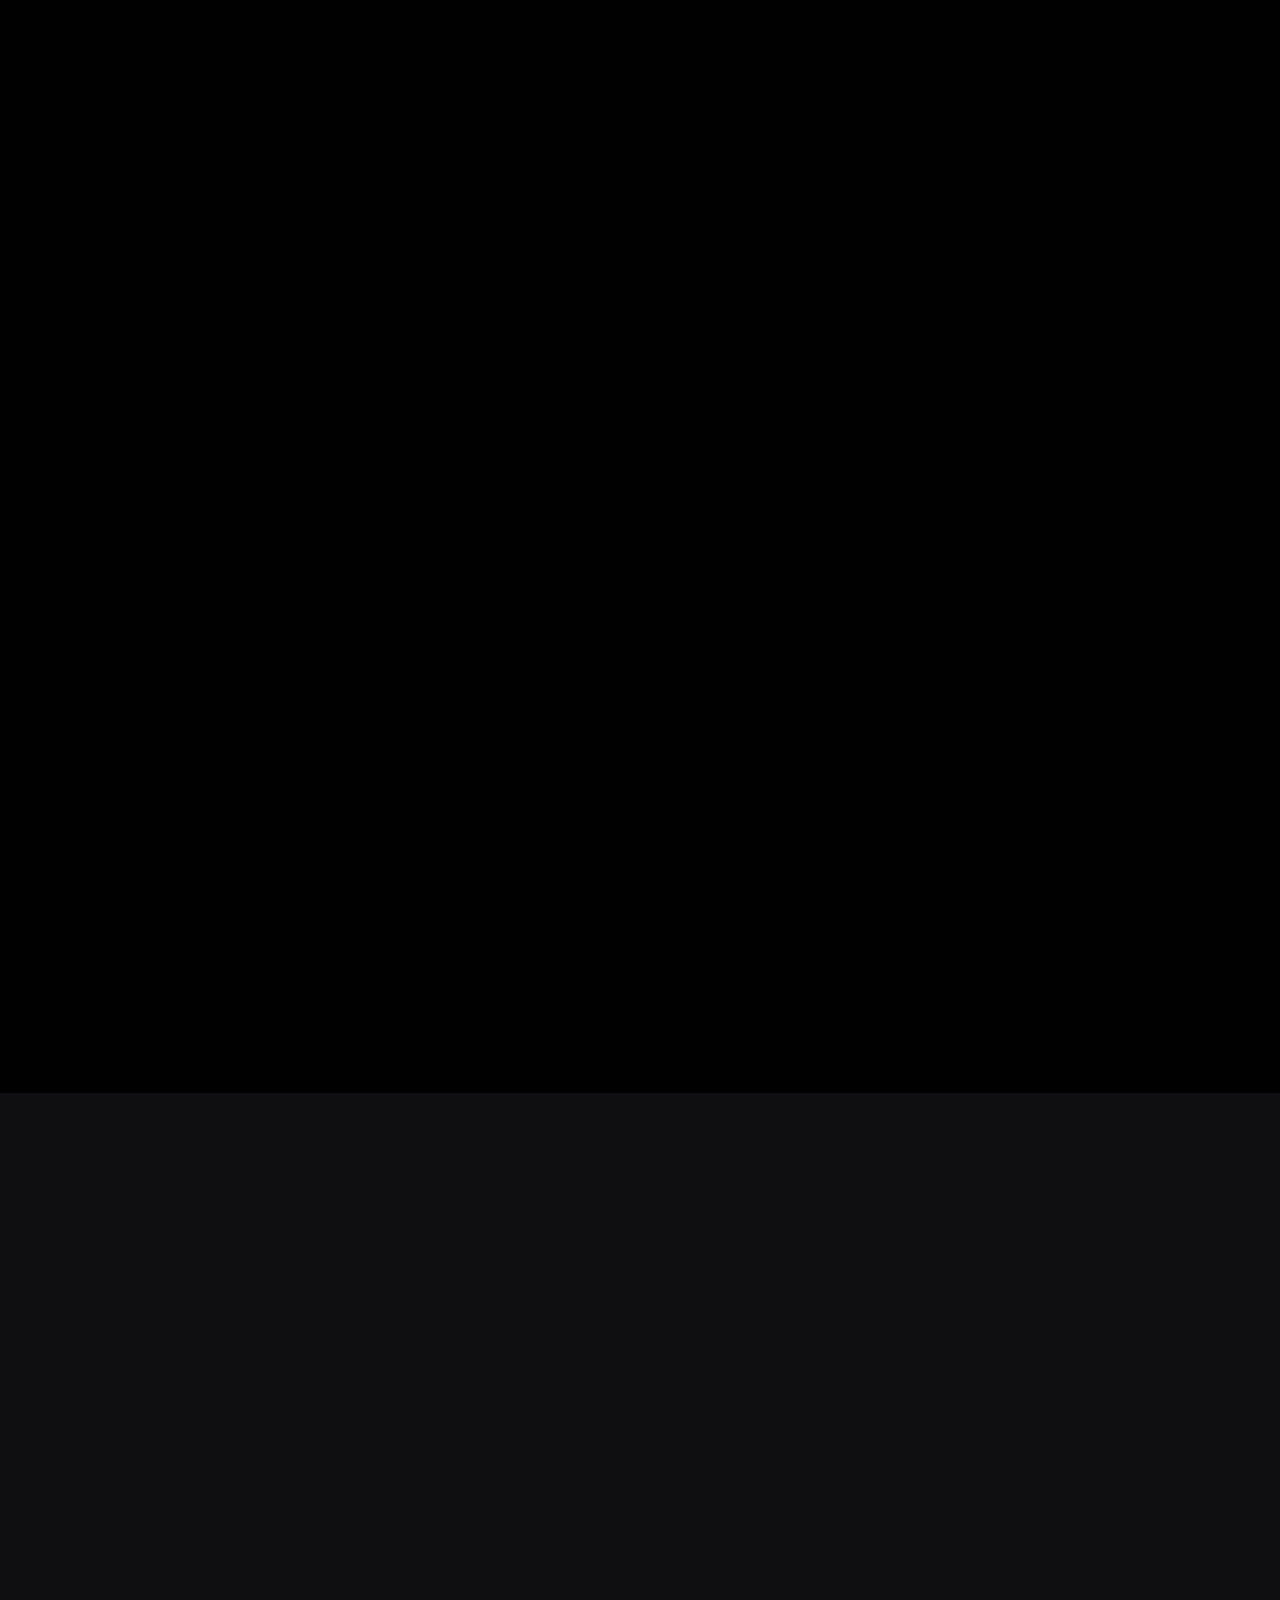
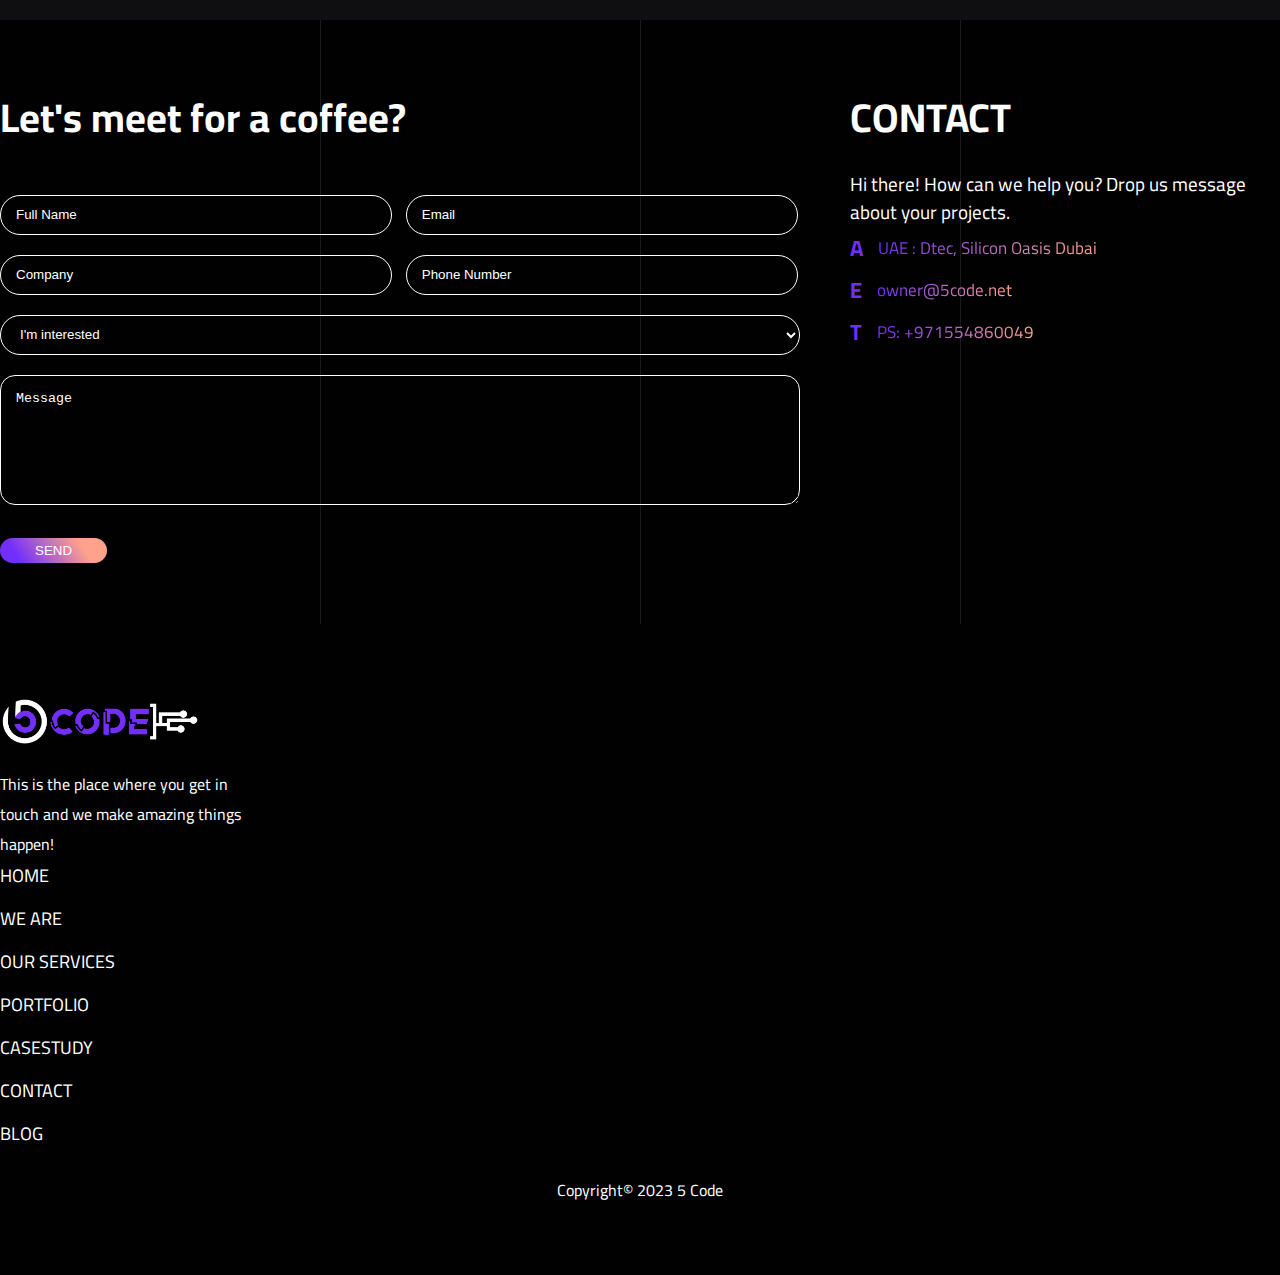
==== commit 19147fdc: "commit" ====
--- a/app-development.html
+++ b/app-development.html
@@ -193,7 +193,9 @@
       <!-- start about app -->
       <div class="about-app">
         <div class="container"> 
-            <h1 class="title">A Clean & Easy To Use Experience <br> <span>With 5 Code</span></h1>
+            <h1 class="title" data-aos="fade-right"
+                data-aos-delay="300"
+                data-aos-duration="600">A Clean & Easy To Use Experience <br> <span>With 5 Code</span></h1>
             <div class="row line">
                 <div class="col-12 col-md-4 left" data-aos="fade-right">
                     <div class="text">
@@ -285,29 +287,39 @@
       <div class="services_app">
         <div class="container">
           <div class="line">
-            <div class="left" data-aos="fade-right">
+            <div class="left" data-aos="fade-right"
+                data-aos-delay="300"
+                data-aos-duration="600">
               <h1 class="title">Start-to-end app development agency</h1>
               <p class="desc">Pellentesque posuere vestibulum lorem, ut efficitur erat tristique sed. Ut vitae tincidunt ante.</p>
               <p class="desc">Donec vulputate urna sed rutrum venenatis. Cras consequat magna quis arcu elementum, quis congue risus volutpat. Praesent tortor nulla, ullamcorper.</p>
             </div>
-            <div class="right" data-aos="fade-left">
+            <div class="right" >
               <div class="boxs">
-                <div class="box">
+                <div class="box" data-aos="fade-left"
+                data-aos-delay="300"
+                data-aos-duration="600">
                   <i class='bx bx-copy' ></i>
                   <h4>Mobility Services Strategy</h4>
                   <p>Morbi pharetra sapien ut mattis viverra. Curabitur sit amet mattis.</p>
                 </div>
-                 <div class="box active">
+                 <div class="box active" data-aos="fade-left"
+                data-aos-delay="400"
+                data-aos-duration="600">
                  <i class='bx bx-desktop'></i>
                   <h4>Design & User Experience</h4>
                   <p>Donec pellentesque turpis utium lorem imperdiet semper viverra.</p>
                 </div>
-                 <div class="box">
+                 <div class="box" data-aos="fade-left"
+                data-aos-delay="500"
+                data-aos-duration="600">
                   <i class='bx bxl-graphql' ></i>
                   <h4>Native App Development</h4>
                   <p>Morbi pharetra sapien ut mattis viverra. Curabitur sit amet mattis.</p>
                 </div>
-                 <div class="box">
+                 <div class="box" data-aos="fade-left"
+                data-aos-delay="600"
+                data-aos-duration="600">
                   <i class='bx bx-line-chart' ></i>
                   <h4>Maintenance & Monitoring</h4>
                   <p>Donec pellentesque turpis utium lorem imperdiet semper viverra.</p>
--- a/css/style.css
+++ b/css/style.css
@@ -6526,6 +6526,7 @@
 }
 .location_map {
   padding: 50px 0;
+  color: var(--color-text);
 }
 .location_map .line {
   display: -webkit-box;
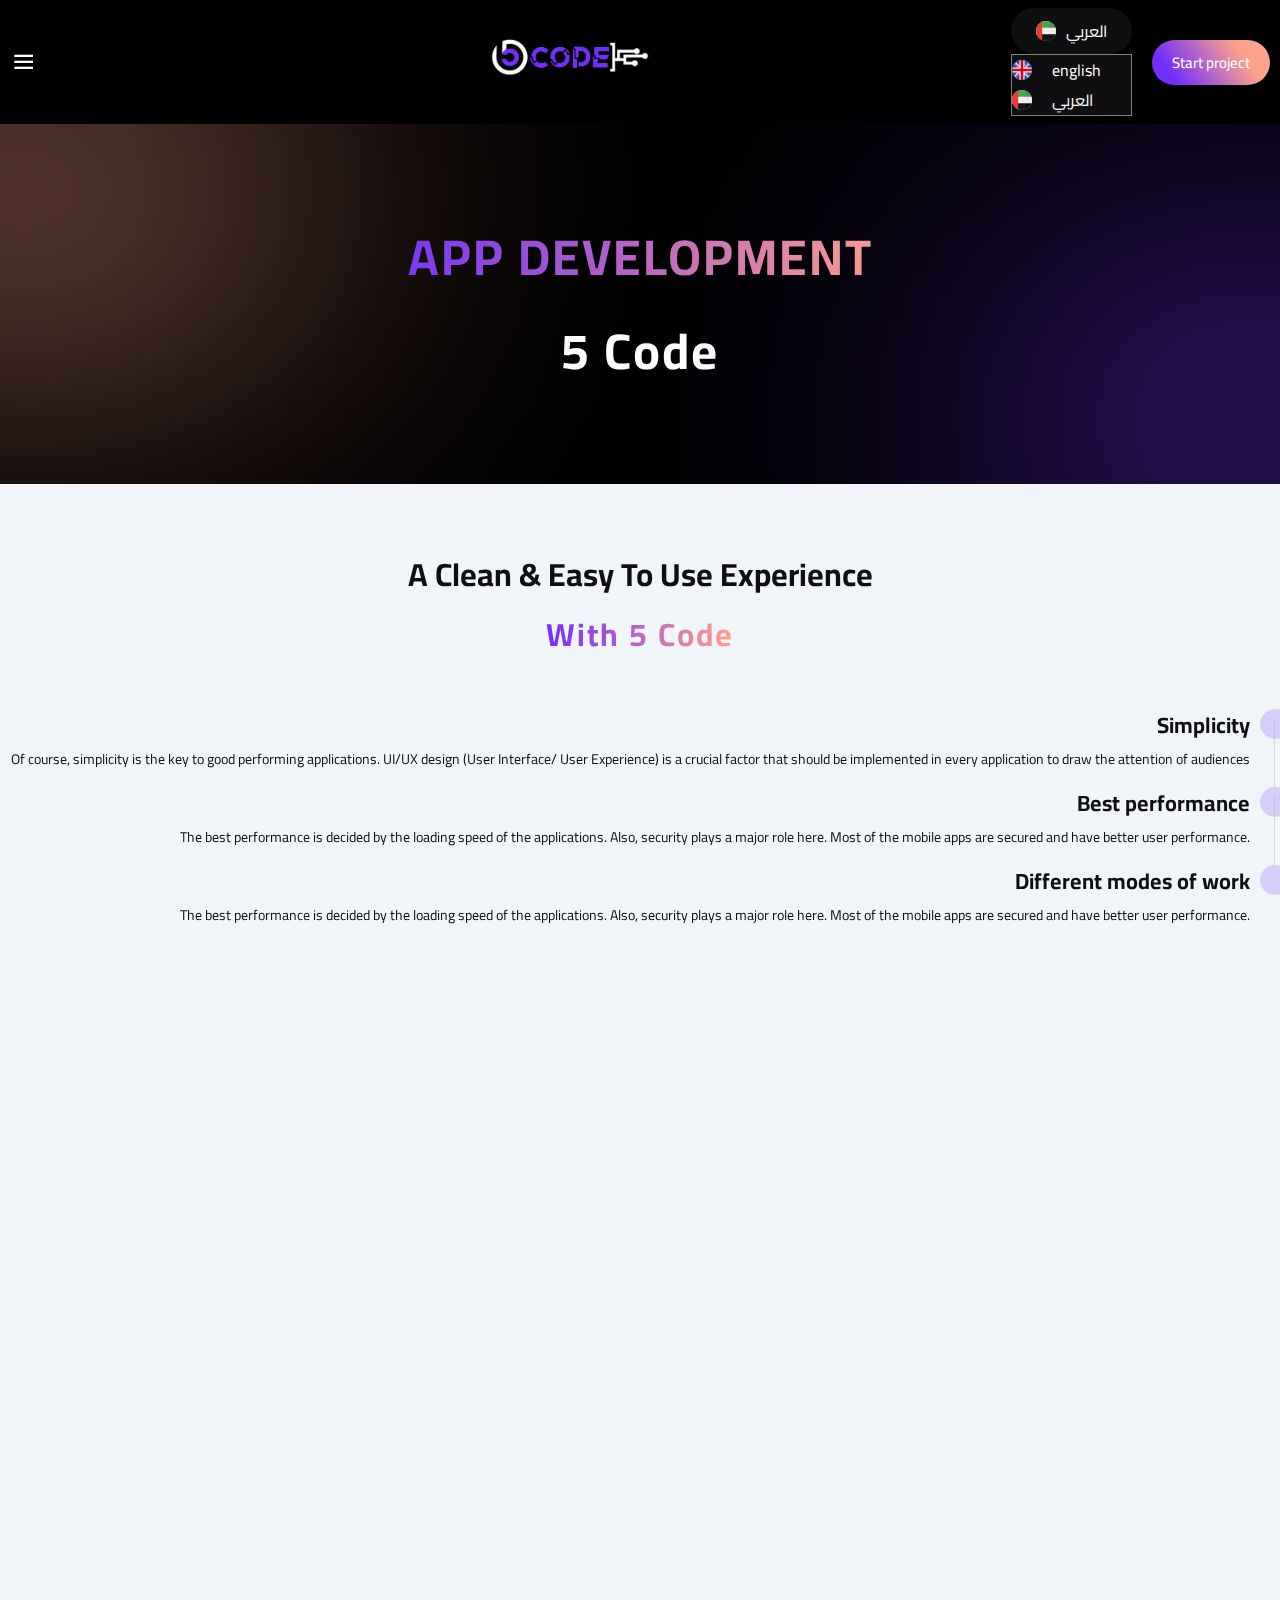
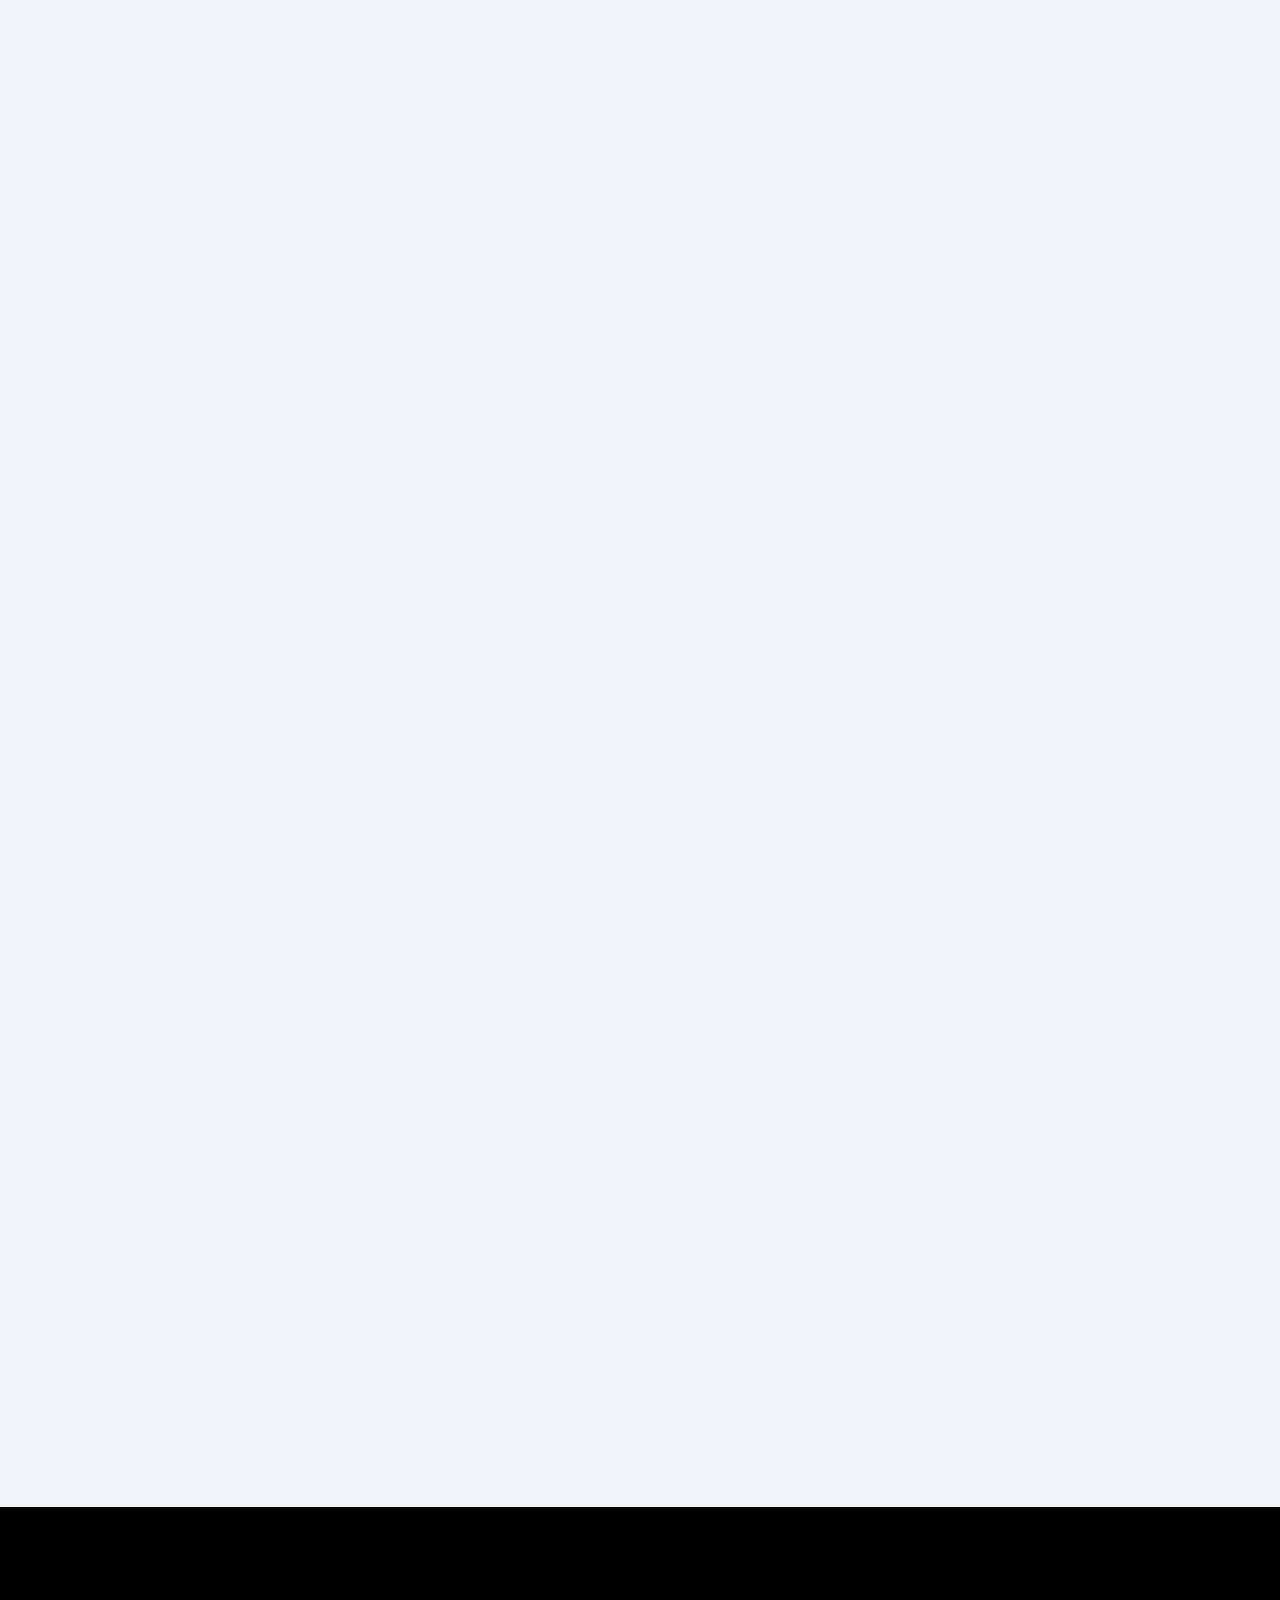
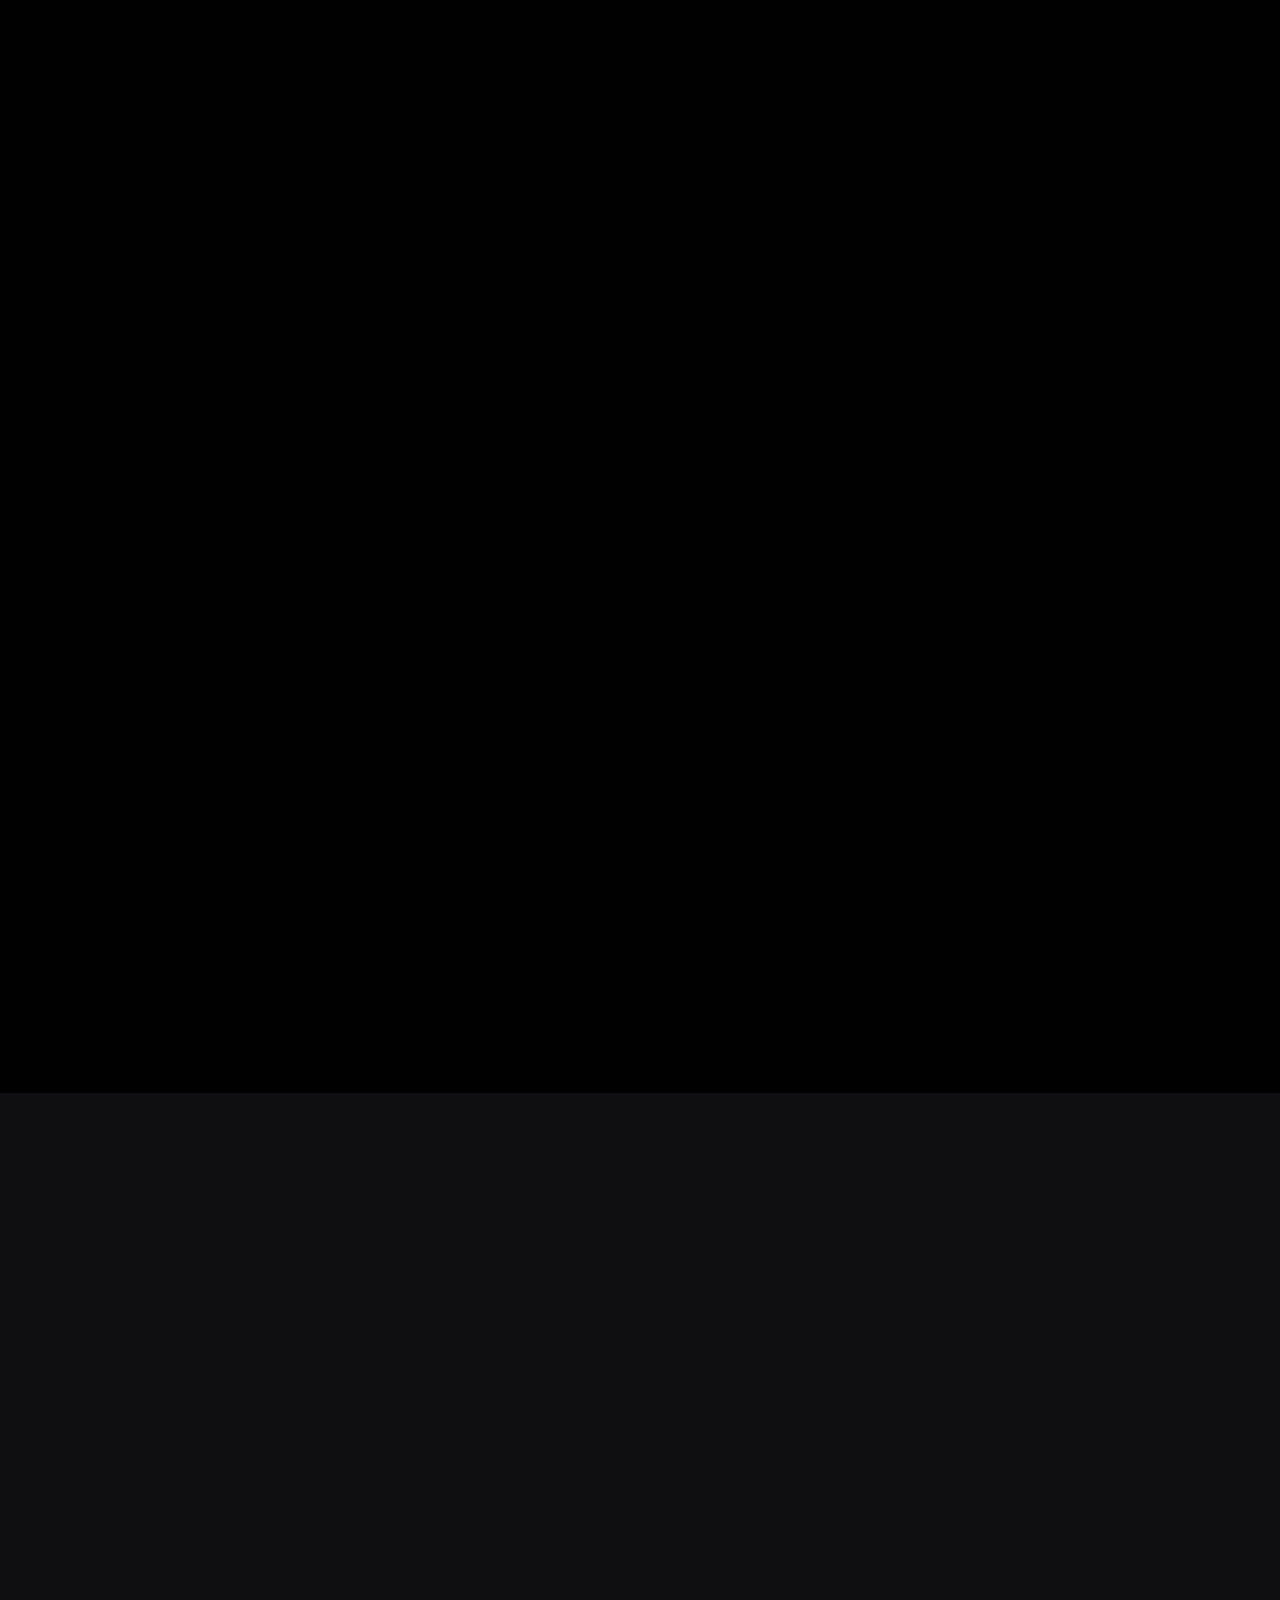
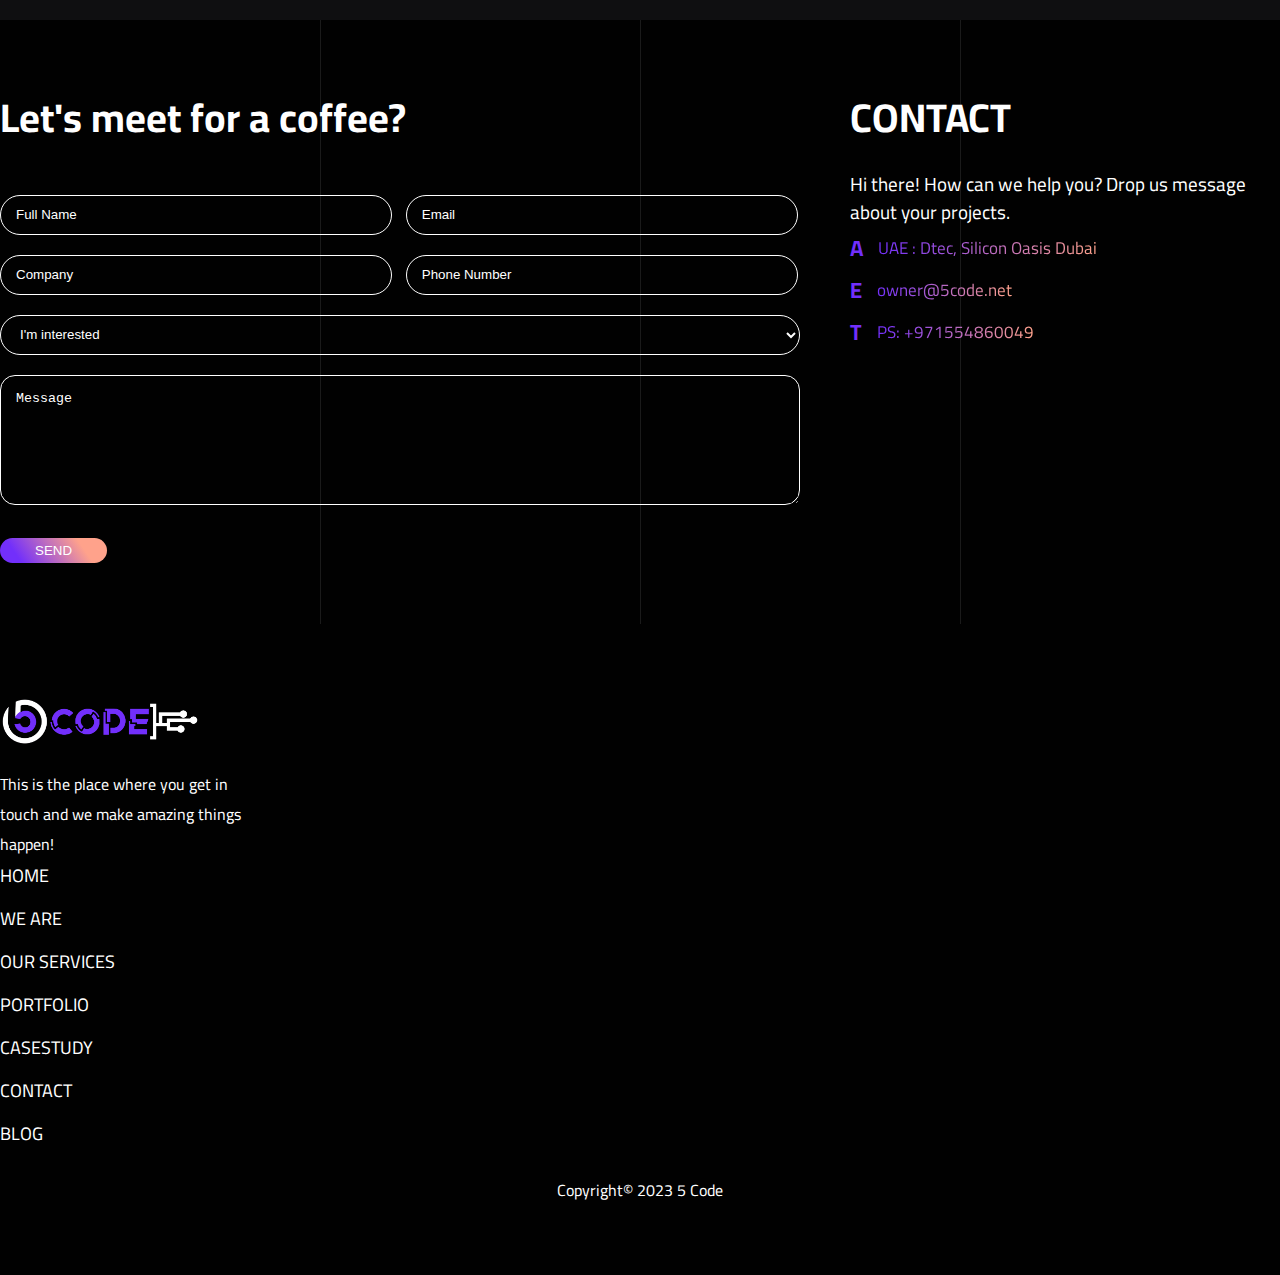
==== commit 18aa3871: "commit" ====
--- a/app-development.html
+++ b/app-development.html
@@ -13,11 +13,7 @@
       integrity="sha384-KK94CHFLLe+nY2dmCWGMq91rCGa5gtU4mk92HdvYe+M/SXH301p5ILy+dN9+nJOZ"
       crossorigin="anonymous"
     />
-    <script
-      src="https://cdn.jsdelivr.net/npm/bootstrap@5.3.0-alpha3/dist/js/bootstrap.bundle.min.js"
-      integrity="sha384-ENjdO4Dr2bkBIFxQpeoTz1HIcje39Wm4jDKdf19U8gI4ddQ3GYNS7NTKfAdVQSZe"
-      crossorigin="anonymous"
-    ></script>
+    
     <!-- boxicon -->
     <link
       href="https://unpkg.com/boxicons@2.1.4/css/boxicons.min.css"
@@ -450,6 +446,12 @@
       </footer>
       <!-- end footer -->
 
+      <!-- js bootstrap -->
+    <script
+      src="https://cdn.jsdelivr.net/npm/bootstrap@5.3.0-alpha3/dist/js/bootstrap.bundle.min.js"
+      integrity="sha384-ENjdO4Dr2bkBIFxQpeoTz1HIcje39Wm4jDKdf19U8gI4ddQ3GYNS7NTKfAdVQSZe"
+      crossorigin="anonymous"
+    ></script>
     <!-- aos animation -->
     <script src="https://unpkg.com/aos@2.3.1/dist/aos.js"></script>
     <script src="js/main.js"></script>
--- a/css/style.css
+++ b/css/style.css
@@ -1902,10 +1902,6 @@
 .hero .container .content .right {
   width: 50%;
 }
-.hero .container .content .left {
-  -webkit-animation: hero-text 2s ease;
-          animation: hero-text 2s ease;
-}
 .hero .container .content .left .title {
   font-size: 60px;
   font-weight: 700;
@@ -1968,8 +1964,6 @@
   position: relative;
 }
 .hero .container .content .right .image {
-  -webkit-animation: hero-img 2s ease;
-          animation: hero-img 2s ease;
   text-align: center;
 }
 .hero .container .content .right .image img {
@@ -2042,7 +2036,7 @@
   .hero .container .content .left .title .light-img {
     width: 75px;
     top: -20px;
-    right: -60px;
+    right: -15px;
   }
   .hero .container .content .left .desc {
     font-size: 13px;
